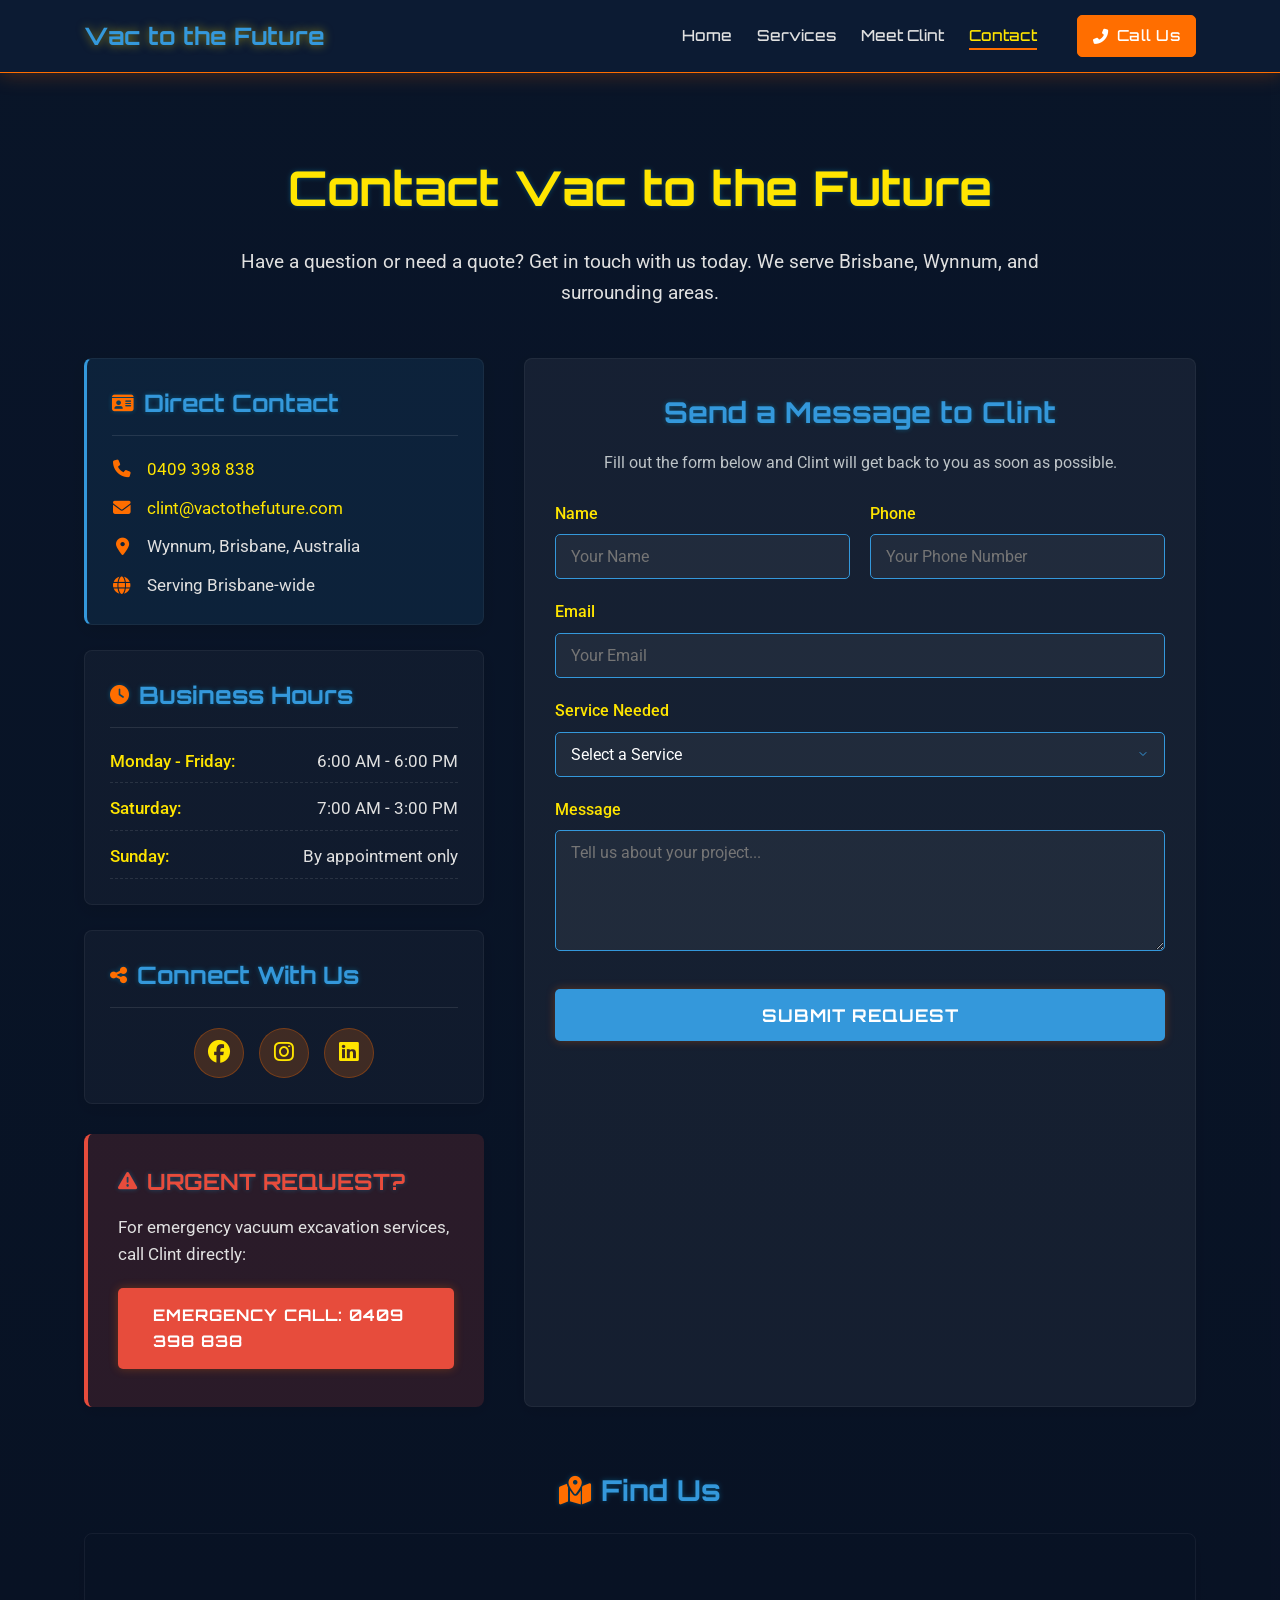
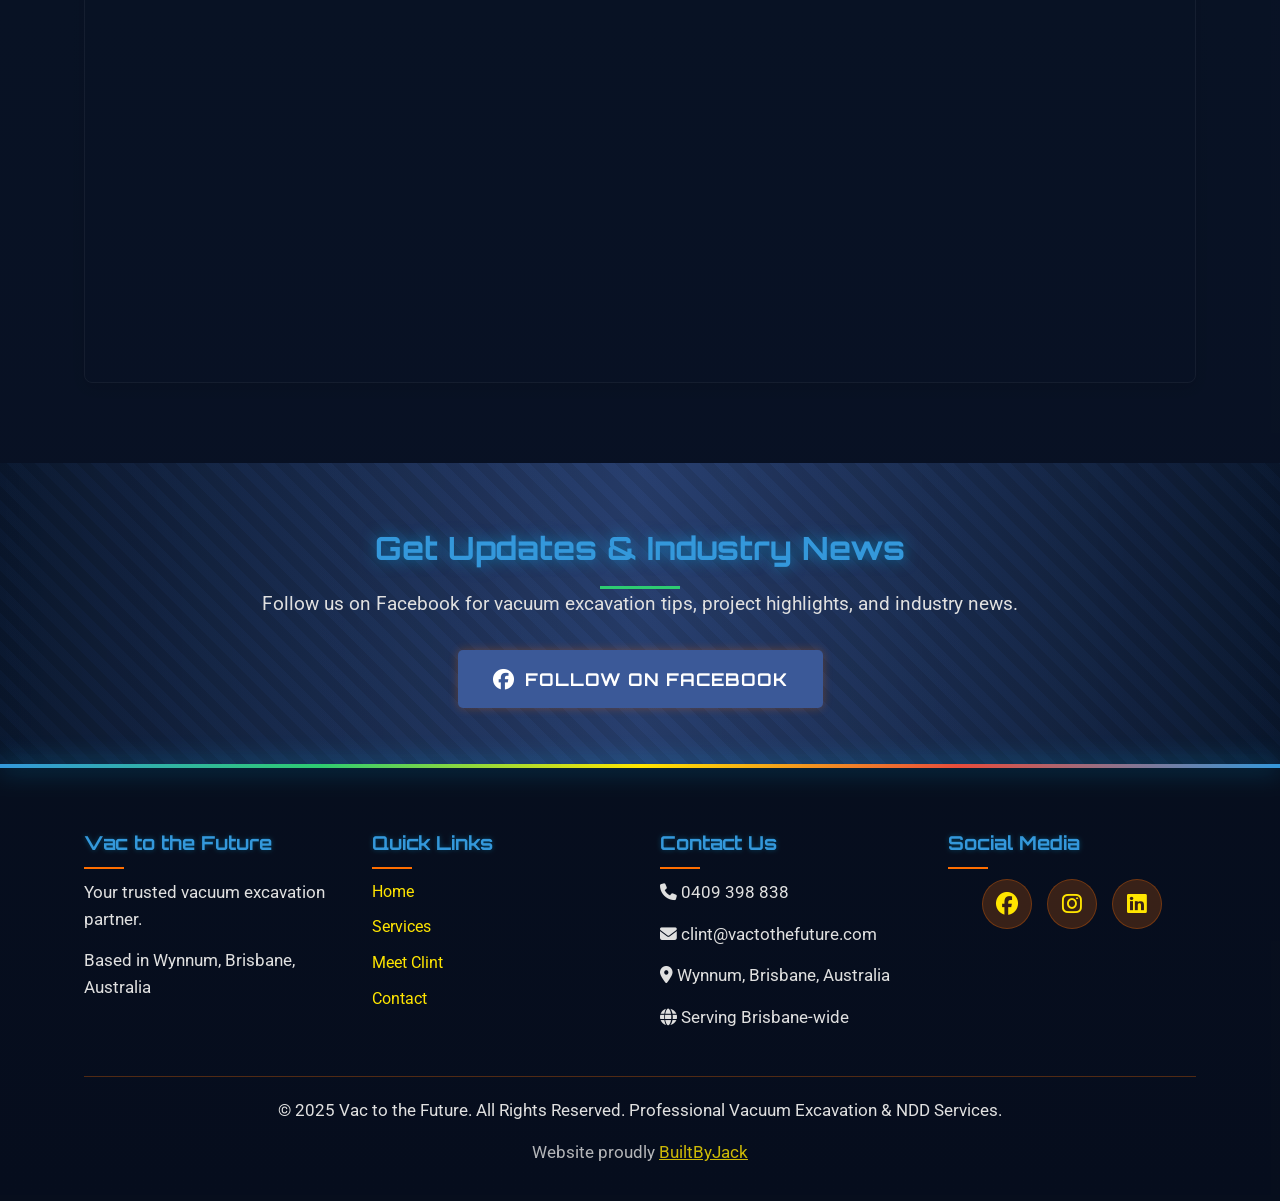
==== contact.html @ 420ccb4a "Initial commit of Vac to the Future website" ====
<!DOCTYPE html>
<html lang="en">
<head>
    <meta charset="UTF-8">
    <meta name="viewport" content="width=device-width, initial-scale=1.0">
    <meta name="description" content="Contact Clint at Vac to the Future - Get in touch for vacuum excavation, underground utility location, and post hole digging services">
    <title>Contact Us | Vac to the Future</title>
    <link rel="preload" href="styles.css" as="style">
    <link rel="stylesheet" href="styles.css">
    <link rel="preconnect" href="https://fonts.googleapis.com">
    <link rel="preconnect" href="https://fonts.gstatic.com" crossorigin>
    <link href="https://fonts.googleapis.com/css2?family=Orbitron:wght@400;700&family=Roboto:wght@300;400;700&display=swap" rel="stylesheet">
    <link rel="stylesheet" href="https://cdnjs.cloudflare.com/ajax/libs/font-awesome/6.5.1/css/all.min.css">
</head>
<body>
    <header>
        <div class="container">
            <div class="logo">
                <h1>Vac to the Future</h1>
            </div>
            <div class="header-right">
                <nav>
                    <ul>
                        <li><a href="index.html">Home</a></li>
                        <li><a href="services.html">Services</a></li>
                        <li><a href="team.html">Meet Clint</a></li>
                        <li><a href="contact.html" class="active">Contact</a></li>
                        <li><a href="tel:0409398838" class="nav-call"><i class="fas fa-phone-alt"></i> Call Us</a></li>
                    </ul>
                </nav>
                <div class="menu-toggle">
                    <i class="fas fa-bars"></i>
                </div>
            </div>
        </div>
    </header>

    <section class="contact-section">
        <div class="container">
            <h1>Contact Vac to the Future</h1>
            <p class="contact-intro">Have a question or need a quote? Get in touch with us today. We serve Brisbane, Wynnum, and surrounding areas.</p>
            
            <div class="contact-container">
                <div class="contact-info">
                    <div class="contact-card primary-card">
                        <h2><i class="fas fa-id-card"></i> Direct Contact</h2>
                        <div class="contact-details">
                            <p><i class="fas fa-phone"></i> <a href="tel:0409398838">0409 398 838</a></p>
                            <p><i class="fas fa-envelope"></i> <a href="mailto:clint@vactothefuture.com">clint@vactothefuture.com</a></p>
                            <p><i class="fas fa-map-marker-alt"></i> Wynnum, Brisbane, Australia</p>
                            <p><i class="fas fa-globe"></i> Serving Brisbane-wide</p>
                        </div>
                    </div>
                    
                    <div class="contact-card">
                        <h2><i class="fas fa-clock"></i> Business Hours</h2>
                        <div class="contact-details hours">
                            <p><span>Monday - Friday:</span> 6:00 AM - 6:00 PM</p>
                            <p><span>Saturday:</span> 7:00 AM - 3:00 PM</p>
                            <p><span>Sunday:</span> By appointment only</p>
                        </div>
                    </div>
                    
                    <div class="contact-card">
                        <h2><i class="fas fa-share-alt"></i> Connect With Us</h2>
                        <div class="social-links">
                            <a href="https://www.facebook.com/profile.php?id=61573914668702" target="_blank" rel="noopener noreferrer"><i class="fab fa-facebook"></i></a>
                            <a href="#"><i class="fab fa-instagram"></i></a>
                            <a href="#"><i class="fab fa-linkedin"></i></a>
                        </div>
                    </div>

                    <div class="outatime">
                        <h3><i class="fas fa-exclamation-triangle"></i> URGENT REQUEST?</h3>
                        <p>For emergency vacuum excavation services, call Clint directly:</p>
                        <a href="tel:0409398838" class="btn">Emergency Call: 0409 398 838</a>
                    </div>
                </div>
                
                <div class="contact-form-container">
                    <div class="form-header">
                        <h2>Send a Message to Clint</h2>
                        <p>Fill out the form below and Clint will get back to you as soon as possible.</p>
                    </div>
                    <form id="contact-form" action="#" method="POST" aria-label="Contact Form">
                        <div class="form-row">
                            <div class="form-group">
                                <label for="name" id="name-label">Name</label>
                                <input type="text" id="name" name="name" placeholder="Your Name" required aria-required="true" aria-labelledby="name-label">
                            </div>
                            <div class="form-group">
                                <label for="phone" id="phone-label">Phone</label>
                                <input type="tel" id="phone" name="phone" placeholder="Your Phone Number" pattern="^(?:\+?61|0)[2-478](?:[ -]?[0-9]){8}$" title="Enter a valid Australian phone number (e.g., 0412 345 678)" required aria-required="true" aria-labelledby="phone-label">
                            </div>
                        </div>
                        <div class="form-group">
                            <label for="email" id="email-label">Email</label>
                            <input type="email" id="email" name="email" placeholder="Your Email" required aria-required="true" aria-labelledby="email-label">
                        </div>
                        <div class="form-group">
                            <label for="service" id="service-label">Service Needed</label>
                            <select id="service" name="service" required aria-required="true" aria-labelledby="service-label">
                                <option value="">Select a Service</option>
                                <option value="ndd">Non-Destructive Digging (NDD)</option>
                                <option value="utility-location">Underground Utility Location</option>
                                <option value="post-holes">Post Hole Digging</option>
                                <option value="trench">Trench Excavation</option>
                                <option value="high-pressure">High Pressure Cleaning</option>
                                <option value="dewatering">Dewatering Services</option>
                                <option value="mud-cleanup">Mud Cleanup</option>
                                <option value="potholing">Potholing Services</option>
                                <option value="other">Other (Please Specify)</option>
                            </select>
                        </div>
                        <div class="form-group">
                            <label for="message" id="message-label">Message</label>
                            <textarea id="message" name="message" rows="5" placeholder="Tell us about your project..." required aria-required="true" aria-labelledby="message-label"></textarea>
                        </div>
                        <button type="submit" class="btn">Submit Request</button>
                    </form>
                </div>
            </div>
            
            <div class="map-section">
                <h2><i class="fas fa-map-marked-alt"></i> Find Us</h2>
                <div class="map-container">
                    <iframe src="https://www.google.com/maps/embed?pb=!1m18!1m12!1m3!1d14160.042982302425!2d153.16769863045773!3d-27.443827913303285!2m3!1f0!2f0!3f0!3m2!1i1024!2i768!4f13.1!3m3!1m2!1s0x6b915f5860ebb01f%3A0x502a35af3decb90!2sWynnum%20QLD%204178%2C%20Australia!5e0!3m2!1sen!2sus!4v1714467257652!5m2!1sen!2sus" 
                    width="100%" height="100%" style="border:0;" allowfullscreen="" loading="lazy" referrerpolicy="no-referrer-when-downgrade"></iframe>
                </div>
            </div>
        </div>
    </section>

    <section class="cta simple-cta">
        <div class="container">
            <h2>Get Updates & Industry News</h2>
            <p>Follow us on Facebook for vacuum excavation tips, project highlights, and industry news.</p>
            <div class="cta-buttons">
                <a href="https://www.facebook.com/profile.php?id=61573914668702" target="_blank" rel="noopener noreferrer" class="btn">
                    <i class="fab fa-facebook"></i> Follow On Facebook
                </a>
            </div>
        </div>
    </section>

    <footer>
        <div class="container">
            <div class="footer-content">
                <div class="footer-section">
                    <h3>Vac to the Future</h3>
                    <p>Your trusted vacuum excavation partner.</p>
                    <p>Based in Wynnum, Brisbane, Australia</p>
                </div>
                <div class="footer-section">
                    <h3>Quick Links</h3>
                    <ul>
                        <li><a href="index.html">Home</a></li>
                        <li><a href="services.html">Services</a></li>
                        <li><a href="team.html">Meet Clint</a></li>
                        <li><a href="contact.html">Contact</a></li>
                    </ul>
                </div>
                <div class="footer-section">
                    <h3>Contact Us</h3>
                    <p><i class="fas fa-phone"></i> 0409 398 838</p>
                    <p><i class="fas fa-envelope"></i> clint@vactothefuture.com</p>
                    <p><i class="fas fa-map-marker-alt"></i> Wynnum, Brisbane, Australia</p>
                    <p><i class="fas fa-globe"></i> Serving Brisbane-wide</p>
                </div>
                <div class="footer-section">
                    <h3>Social Media</h3>
                    <div class="social-links">
                        <a href="https://www.facebook.com/profile.php?id=61573914668702" target="_blank" rel="noopener noreferrer"><i class="fab fa-facebook"></i></a>
                        <a href="#"><i class="fab fa-instagram"></i></a>
                        <a href="#"><i class="fab fa-linkedin"></i></a>
                    </div>
                </div>
            </div>
            <div class="copyright">
                <p>&copy; 2025 Vac to the Future. All Rights Reserved. Professional Vacuum Excavation & NDD Services.</p>
            </div>
            <div class="developer-credit">
                <p>Website proudly <a href="https://builtbyjack.com" target="_blank" rel="noopener noreferrer">BuiltByJack</a></p>
            </div>
        </div>
    </footer>

    <script src="script.js" defer></script>
</body>
</html>
---- styles.css ----
/* Vac to the Future - Main Stylesheet */

/* Base Styles */
:root {
    --midnight-blue: #0C1B33;
    --dark-blue: #0A142A;
    --neon-orange: #FF6E00;
    --electric-yellow: #FFE500;
    --flux-blue: #3498db;
    --time-circuit-green: #2ecc71;
    --time-circuit-red: #e74c3c;
    --plutonium-purple: #9b59b6;
    --delorean-silver: #bdc3c7;
    --light-gray: #E0E0E0;
    --white: #FFFFFF;
    --dark-overlay: rgba(12, 27, 51, 0.9);
    --section-spacing: 100px;
}

* {
    margin: 0;
    padding: 0;
    box-sizing: border-box;
}

html {
    scroll-behavior: smooth;
}

body {
    font-family: 'Roboto', sans-serif;
    background-color: var(--midnight-blue);
    color: var(--light-gray);
    line-height: 1.6;
    overflow-x: hidden;
    background-image: linear-gradient(to bottom, var(--midnight-blue), var(--dark-blue));
    position: relative;
}

body::before {
    content: '';
    position: fixed;
    top: 0;
    left: 0;
    width: 100%;
    height: 100%;
    background-image: url('data:image/svg+xml;utf8,<svg xmlns="http://www.w3.org/2000/svg" width="100" height="100" viewBox="0 0 100 100"><circle cx="50" cy="50" r="0.25" fill="%23FFFFFF" opacity="0.1"/></svg>');
    pointer-events: none;
    z-index: -1;
    opacity: 0.6;
}

.container {
    width: 90%;
    max-width: 1200px;
    margin: 0 auto;
    padding: 0 20px;
}

h1, h2, h3, h4, h5, h6 {
    font-family: 'Orbitron', sans-serif;
    color: var(--flux-blue);
    margin-bottom: 20px;
    font-weight: 700;
    text-shadow: 0 0 5px rgba(0, 191, 255, 0.3);
}

h1 {
    font-size: 2.5rem;
}

h2 {
    font-size: 2rem;
    position: relative;
    display: inline-block;
    margin-bottom: 40px;
}

h2:after {
    content: '';
    position: absolute;
    width: 60px;
    height: 3px;
    background: var(--neon-orange);
    bottom: -15px;
    left: 50%;
    transform: translateX(-50%);
}

h3 {
    font-size: 1.5rem;
}

p {
    margin-bottom: 15px;
    font-size: 1.05rem;
}

a {
    text-decoration: none;
    color: var(--electric-yellow);
    transition: all 0.3s ease;
}

a:hover {
    color: var(--neon-orange);
}

.btn {
    display: inline-block;
    background-color: var(--neon-orange);
    color: var(--white);
    padding: 15px 35px;
    border-radius: 5px;
    text-transform: uppercase;
    font-weight: 700;
    letter-spacing: 1px;
    transition: all 0.3s ease;
    border: none;
    cursor: pointer;
    font-family: 'Orbitron', sans-serif;
    font-size: 1rem;
    box-shadow: 0 0 10px rgba(255, 110, 0, 0.3);
    position: relative;
    overflow: hidden;
}

.btn:before {
    content: '';
    position: absolute;
    top: 0;
    left: -100%;
    width: 50%;
    height: 100%;
    background: linear-gradient(90deg, transparent, rgba(255, 255, 255, 0.1), transparent);
    transition: 0.5s;
}

.btn:hover:before {
    left: 100%;
}

.btn:hover {
    background-color: var(--flux-blue);
    color: var(--white);
    transform: translateY(-3px);
    box-shadow: 0 0 15px rgba(0, 191, 255, 0.4);
}

.btn-alt {
    background-color: transparent;
    border: 2px solid var(--delorean-silver);
    color: var(--delorean-silver);
}

.btn-alt:hover {
    background-color: var(--delorean-silver);
    color: var(--midnight-blue);
}

.cta-buttons {
    display: flex;
    flex-direction: column;
    gap: 15px;
    margin-top: 30px;
}

@media (min-width: 768px) {
    .cta-buttons {
        flex-direction: row;
        justify-content: center;
    }
}

section {
    padding: var(--section-spacing) 0;
    position: relative;
}

section:nth-child(even) {
    background-color: rgba(0, 0, 0, 0.2);
}

/* Header Styles */
header {
    padding: 15px 0;
    position: fixed;
    width: 100%;
    top: 0;
    z-index: 1000;
    background-color: var(--midnight-blue);
    border-bottom: 1px solid var(--neon-orange);
    box-shadow: 0 0 20px rgba(255, 110, 0, 0.3);
}

header .container {
    display: flex;
    justify-content: space-between;
    align-items: center;
}

.logo h1 {
    font-size: 1.5rem;
    margin-bottom: 0;
    text-shadow: 0 0 10px rgba(255, 229, 0, 0.5);
}

.header-right {
    display: flex;
    align-items: center;
}

.header-call {
    display: none;
    color: var(--electric-yellow);
    font-family: 'Orbitron', sans-serif;
    font-size: 0.9rem;
    font-weight: 500;
    padding: 8px 15px;
    border: 1px solid var(--neon-orange);
    border-radius: 5px;
    margin-right: 25px;
    transition: all 0.3s ease;
}

.header-call i {
    color: var(--neon-orange);
    margin-right: 5px;
}

.header-call:hover {
    background-color: rgba(255, 110, 0, 0.2);
    color: var(--white);
}

nav ul {
    display: none;
    list-style: none;
}

.menu-toggle {
    display: block;
    color: var(--electric-yellow);
    font-size: 1.5rem;
    cursor: pointer;
}

@media (min-width: 768px) {
    .menu-toggle {
        display: none;
    }
    
    nav ul {
        display: flex;
        align-items: center;
    }
    
    nav ul li {
        margin-left: 25px;
    }
    
    nav ul li:first-child {
        margin-left: 0;
    }
    
    nav ul li a {
        color: var(--light-gray);
        font-weight: 500;
        font-family: 'Orbitron', sans-serif;
        position: relative;
        font-size: 0.95rem;
    }
    
    nav ul li a:after {
        content: '';
        position: absolute;
        width: 0;
        height: 2px;
        background: var(--neon-orange);
        left: 0;
        bottom: -5px;
        transition: width 0.3s ease;
    }
    
    nav ul li a:hover:after {
        width: 100%;
    }
    
    nav ul li a.active {
        color: var(--electric-yellow);
    }
    
    nav ul li a.active:after {
        width: 100%;
    }
    
    .header-call {
        display: inline-flex;
        align-items: center;
    }
}

/* Hero Section */
.hero {
    height: 90vh;
    display: flex;
    align-items: center;
    background: linear-gradient(rgba(12, 27, 51, 0.65), rgba(12, 27, 51, 0.65)), 
                url('images/489799987_122120971460797155_5659387781025122296_n.jpg') no-repeat center center/cover;
    margin-top: 70px;
    position: relative;
    overflow: hidden;
    padding: 0; /* Override the standard section padding */
}

/* Remove the green line animations */
.hero:before, .hero:after {
    display: none;
}

/* Hide keyframes that are no longer needed */
@keyframes timeCircuit {
    0% { transform: translateX(-100%); }
    100% { transform: translateX(100%); }
}

@keyframes fluxCapacitor {
    0% { transform: translateX(100%); }
    100% { transform: translateX(-100%); }
}

.hero-content {
    max-width: 550px;
    text-align: center;
    margin: 0 auto;
    padding: 30px;
    background-color: rgba(12, 27, 51, 0.7);
    border-radius: 10px;
    backdrop-filter: blur(5px);
    box-shadow: 0 0 20px rgba(0, 191, 255, 0.2);
    border: 1px solid rgba(0, 191, 255, 0.1);
    position: relative;
    z-index: 1;
}

/* Remove before/after styling on hero content */
.hero-content:before, .hero-content:after {
    display: none;
}

.hero-content h2 {
    font-size: 2.2rem;
    text-shadow: 0 0 10px rgba(255, 229, 0, 0.5);
    margin-bottom: 15px;
}

.hero-content h2:after {
    display: none;
}

.hero-content p {
    margin-bottom: 15px;
    font-size: 1rem;
    line-height: 1.4;
}

.location-tag {
    background-color: rgba(255, 110, 0, 0.2);
    padding: 6px 12px;
    border-radius: 5px;
    display: inline-block;
    border-left: 3px solid var(--neon-orange);
    font-weight: 500;
    margin-bottom: 20px !important;
    font-size: 0.85rem !important;
}

.hero-buttons {
    display: flex;
    flex-direction: column;
    gap: 10px;
    justify-content: center;
    align-items: center;
    width: 100%;
}

.hero-content .btn {
    padding: 12px 20px;
    font-size: 1rem;
    margin-top: 0;
    box-shadow: 0 0 15px rgba(255, 110, 0, 0.4);
    width: 100%;
    max-width: 250px;
}

.hero-content .btn-services {
    background-color: var(--flux-blue);
    border: none;
}

.hero-content .btn-services:hover {
    background-color: #2980b9;
    transform: translateY(-3px);
}

.hero-content .btn:hover {
    transform: translateY(-3px);
    box-shadow: 0 0 25px rgba(255, 229, 0, 0.5);
}

.hero-content .btn-alt {
    background-color: transparent;
    border: 2px solid var(--delorean-silver);
    color: var(--delorean-silver);
}

.hero-content .btn-alt:hover {
    background-color: var(--delorean-silver);
    color: var(--midnight-blue);
    transform: translateY(-3px);
}

@media (min-width: 768px) {
    .hero-buttons {
        flex-direction: row;
    }
    
    .hero-content .btn {
        width: auto;
        padding: 12px 24px;
    }
}

/* Intro Section */
.intro {
    padding: 80px 0;
    background-color: rgba(0, 0, 0, 0.2);
}

.intro-content {
    max-width: 900px;
    margin: 0 auto;
    text-align: center;
    background-color: rgba(255, 255, 255, 0.05);
    padding: 40px;
    border-radius: 10px;
    box-shadow: 0 0 30px rgba(255, 110, 0, 0.1);
}

.intro h2 {
    margin-bottom: 30px;
    position: relative;
    display: inline-block;
}

.intro h2:after {
    content: '';
    position: absolute;
    width: 60px;
    height: 3px;
    background: var(--neon-orange);
    bottom: -15px;
    left: 50%;
    transform: translateX(-50%);
}

.intro p {
    font-size: 1.1rem;
    margin-bottom: 20px;
    line-height: 1.8;
}

/* Why Us Section */
.why-us {
    padding: 100px 0;
    text-align: center;
    background: rgba(0, 0, 0, 0.2);
}

.why-us h2 {
    position: relative;
    display: inline-block;
    margin-bottom: 60px;
}

.features {
    display: grid;
    grid-template-columns: 1fr;
    gap: 40px;
    margin-top: 30px;
}

.feature {
    background-color: rgba(255, 255, 255, 0.03);
    padding: 30px;
    border-radius: 8px;
    transition: all 0.4s ease;
    position: relative;
    overflow: hidden;
    text-align: center;
    border: 1px solid rgba(255, 255, 255, 0.05);
    box-shadow: 0 5px 15px rgba(0, 0, 0, 0.1);
    height: 100%;
    display: flex;
    flex-direction: column;
    align-items: center;
}

.feature:before {
    content: '';
    position: absolute;
    bottom: 0;
    left: 0;
    width: 100%;
    height: 5px;
    background: linear-gradient(90deg, var(--time-circuit-red), var(--time-circuit-green), var(--flux-blue));
}

.feature:hover {
    transform: translateY(-10px);
    box-shadow: 0 0 30px rgba(0, 191, 255, 0.3);
}

.feature i {
    font-size: 2rem;
    color: var(--flux-blue);
    margin-bottom: 20px;
    transition: all 0.3s ease;
    background-color: rgba(52, 152, 219, 0.1);
    width: 80px;
    height: 80px;
    display: flex;
    align-items: center;
    justify-content: center;
    border-radius: 50%;
    border: 2px solid rgba(52, 152, 219, 0.3);
    position: relative;
    z-index: 2;
}

.feature:hover i {
    transform: scale(1.1);
    color: var(--white);
    background-color: var(--flux-blue);
    border-color: var(--flux-blue);
    box-shadow: 0 0 15px rgba(52, 152, 219, 0.5);
}

.feature h3 {
    margin-bottom: 15px;
    font-size: 1.6rem;
    color: var(--flux-blue);
}

.feature p {
    font-size: 1.05rem;
    line-height: 1.6;
}

@media (min-width: 768px) {
    .features {
        grid-template-columns: repeat(3, 1fr);
    }
}

/* Services Highlight Section */
.services-highlight {
    padding: 100px 0;
    text-align: center;
    background-color: var(--midnight-blue);
}

.services-highlight h2 {
    margin-bottom: 60px;
}

.timeline {
    display: flex;
    flex-direction: column;
    gap: 30px;
    margin-bottom: 50px;
}

.time-point {
    display: flex;
    align-items: center;
    background: rgba(255, 255, 255, 0.03);
    border-radius: 8px;
    padding: 25px;
    box-shadow: 0 5px 15px rgba(0, 0, 0, 0.1);
    position: relative;
    transition: all 0.4s ease;
    border: 1px solid rgba(255, 255, 255, 0.05);
    overflow: hidden;
}

.time-point:hover {
    transform: translateY(-5px);
    box-shadow: 0 10px 25px rgba(0, 0, 0, 0.15);
    border-color: rgba(255, 110, 0, 0.3);
}

.time-point:before {
    content: '';
    position: absolute;
    bottom: 0;
    left: 0;
    width: 100%;
    height: 5px;
    background: linear-gradient(90deg, var(--flux-blue), var(--time-circuit-green), var(--flux-blue));
}

.time-content h3 {
    font-size: 1.4rem;
    margin-bottom: 10px;
    color: var(--electric-yellow);
    text-align: left;
}

.time-content p {
    text-align: left;
    font-size: 1rem;
}

.time-icon {
    margin-right: 25px;
    min-width: 60px;
}

.time-icon i {
    font-size: 1.5rem;
    color: var(--neon-orange);
    background-color: rgba(255, 110, 0, 0.1);
    width: 60px;
    height: 60px;
    display: flex;
    align-items: center;
    justify-content: center;
    border-radius: 50%;
    border: 2px solid rgba(255, 110, 0, 0.3);
    transition: all 0.3s ease;
}

.time-point:hover .time-icon i {
    transform: scale(1.1);
    color: var(--white);
    background-color: var(--neon-orange);
    border-color: var(--neon-orange);
    box-shadow: 0 0 15px rgba(255, 110, 0, 0.5);
}

.services-highlight .btn {
    margin-top: 40px;
}

@media (min-width: 768px) {
    .timeline {
        grid-template-columns: repeat(3, 1fr);
    }
}

/* Testimonials Section */
.testimonials {
    padding: 100px 0;
    text-align: center;
    background-color: rgba(0, 0, 0, 0.2);
    position: relative;
}

.testimonials h2 {
    margin-bottom: 60px;
}

.review-carousel {
    position: relative;
    max-width: 1000px;
    margin: 0 auto;
}

.reviews-container {
    position: relative;
    overflow: hidden;
    min-height: 280px;
}

.review {
    position: absolute;
    top: 0;
    left: 0;
    width: 100%;
    opacity: 0;
    transform: translateX(50px);
    transition: all 0.5s ease;
    pointer-events: none;
    visibility: hidden;
}

.review.active {
    opacity: 1;
    transform: translateX(0);
    z-index: 2;
    pointer-events: auto;
    visibility: visible;
}

.review-content {
    background: rgba(255, 255, 255, 0.03);
    border-radius: 8px;
    padding: 30px;
    box-shadow: 0 5px 15px rgba(0, 0, 0, 0.1);
    border: 1px solid rgba(255, 255, 255, 0.05);
    text-align: left;
    position: relative;
    margin-bottom: 20px;
}

.review-content:before {
    content: '\201C';
    position: absolute;
    top: 20px;
    left: 20px;
    font-size: 5rem;
    line-height: 1;
    color: var(--flux-blue);
    opacity: 0.1;
}

.review-text {
    position: relative;
    z-index: 2;
    padding-left: 15px;
    border-left: 3px solid var(--flux-blue);
}

.review-text p {
    font-size: 1.1rem;
    line-height: 1.7;
    font-style: italic;
}

.review-author {
    display: flex;
    align-items: center;
    margin-top: 20px;
}

.author-image {
    margin-right: 15px;
}

.author-image i {
    font-size: 2.5rem;
    color: var(--flux-blue);
}

.author-info h4 {
    margin-bottom: 5px;
    font-size: 1.2rem;
    color: var(--electric-yellow);
}

.author-info span {
    display: block;
    color: var(--delorean-silver);
    font-size: 0.9rem;
}

.carousel-controls {
    display: flex;
    justify-content: center;
    align-items: center;
    margin-top: 30px;
}

.carousel-control {
    background: none;
    border: none;
    font-size: 1.5rem;
    color: var(--flux-blue);
    cursor: pointer;
    transition: all 0.3s ease;
    width: 40px;
    height: 40px;
    display: flex;
    align-items: center;
    justify-content: center;
    border-radius: 50%;
}

.carousel-control:hover {
    color: var(--white);
    background-color: var(--flux-blue);
}

.carousel-dots {
    display: flex;
    justify-content: center;
    margin: 0 20px;
}

.dot {
    width: 12px;
    height: 12px;
    border-radius: 50%;
    background-color: rgba(52, 152, 219, 0.3);
    margin: 0 5px;
    cursor: pointer;
    transition: all 0.3s ease;
}

.dot.active {
    background-color: var(--flux-blue);
    transform: scale(1.2);
}

@media (min-width: 768px) {
    .review-content {
        padding: 40px;
    }
    
    .review-text p {
        font-size: 1.2rem;
    }
}

/* CTA Section */
.cta {
    background: linear-gradient(to right, 
                rgba(12, 27, 51, 0.9), 
                rgba(52, 152, 219, 0.3), 
                rgba(12, 27, 51, 0.9));
    padding: 100px 0;
    text-align: center;
    position: relative;
}

.cta:before {
    content: '';
    position: absolute;
    top: 0;
    left: 0;
    width: 100%;
    height: 100%;
    background: repeating-linear-gradient(
        45deg,
        rgba(10, 20, 42, 0.1),
        rgba(10, 20, 42, 0.1) 10px,
        rgba(0, 0, 0, 0.15) 10px,
        rgba(0, 0, 0, 0.15) 20px
    );
}

.cta:after {
    content: '';
    position: absolute;
    bottom: 0;
    left: 0;
    width: 100%;
    height: 4px;
    background: linear-gradient(90deg, var(--flux-blue), var(--time-circuit-green), var(--electric-yellow), var(--time-circuit-red), var(--flux-blue));
    box-shadow: 0 0 25px rgba(0, 191, 255, 0.7);
}

.cta .container {
    position: relative;
    z-index: 1;
}

.cta h2 {
    margin-bottom: 20px;
    font-size: 2.5rem;
    text-shadow: 0 0 15px rgba(0, 191, 255, 0.5);
}

.cta h2:after {
    width: 80px;
    background: var(--time-circuit-green);
}

.cta p {
    margin-bottom: 30px;
    font-size: 1.2rem;
    max-width: 800px;
    margin-left: auto;
    margin-right: auto;
}

/* Footer */
footer {
    background-color: rgba(0, 0, 0, 0.3);
    padding: 60px 0 20px;
}

.footer-content {
    display: grid;
    grid-template-columns: 1fr;
    gap: 40px;
    margin-bottom: 30px;
}

.footer-section h3 {
    font-size: 1.2rem;
    margin-bottom: 20px;
    position: relative;
}

.footer-section h3:after {
    content: '';
    position: absolute;
    width: 40px;
    height: 2px;
    background: var(--neon-orange);
    bottom: -10px;
    left: 0;
}

.footer-section ul {
    list-style: none;
}

.footer-section ul li {
    margin-bottom: 10px;
}

.copyright {
    text-align: center;
    padding-top: 20px;
    border-top: 1px solid rgba(255, 110, 0, 0.3);
}

.developer-credit {
    text-align: center;
    margin-top: 15px;
    font-size: 0.9rem;
    opacity: 0.8;
}

.developer-credit a {
    color: var(--electric-yellow);
    text-decoration: underline;
    transition: all 0.3s ease;
}

.developer-credit a:hover {
    color: var(--neon-orange);
    text-decoration: none;
}

@media (min-width: 768px) {
    .footer-content {
        grid-template-columns: repeat(2, 1fr);
    }
}

@media (min-width: 992px) {
    .footer-content {
        grid-template-columns: repeat(4, 1fr);
    }
}

/* Responsive Adjustments */
@media (min-width: 768px) {
    h1 {
        font-size: 3rem;
    }
    
    h2 {
        font-size: 2.5rem;
    }
    
    h3 {
        font-size: 1.8rem;
    }
    
    .hero-content h2 {
        font-size: 3rem;
    }
}

@media (min-width: 992px) {
    h1 {
        font-size: 3.5rem;
    }
    
    h2 {
        font-size: 3rem;
    }
    
    .hero-content h2 {
        font-size: 3.2rem;
    }
}

/* Keep existing styles below */

/* Services Page */
.services-intro {
    padding: 150px 0 80px;
    text-align: center;
    background: linear-gradient(
        rgba(12, 27, 51, 0.9), 
        rgba(12, 27, 51, 0.8)
    ),
    repeating-linear-gradient(
        -45deg,
        rgba(52, 152, 219, 0.1),
        rgba(52, 152, 219, 0.1) 15px,
        rgba(0, 0, 0, 0.05) 15px,
        rgba(0, 0, 0, 0.05) 30px
    );
}

.services-intro h1 {
    font-size: 3rem;
    margin-bottom: 25px;
    text-shadow: 0 0 15px rgba(255, 229, 0, 0.5);
    position: relative;
    display: inline-block;
}

.services-intro h1:after {
    content: '';
    position: absolute;
    width: 80px;
    height: 3px;
    background: var(--neon-orange);
    bottom: -15px;
    left: 50%;
    transform: translateX(-50%);
}

.services-intro p {
    max-width: 900px;
    margin: 0 auto;
    font-size: 1.2rem;
    line-height: 1.8;
}

.services-list {
    padding: 80px 0;
}

.service-item {
    display: grid;
    grid-template-columns: auto 1fr;
    gap: 30px;
    background: rgba(255, 255, 255, 0.03);
    border-radius: 8px;
    padding: 30px;
    box-shadow: 0 5px 15px rgba(0, 0, 0, 0.1);
    margin-bottom: 40px;
    position: relative;
    transition: all 0.4s ease;
    border: 1px solid rgba(255, 255, 255, 0.05);
    overflow: hidden;
}

.service-item:hover {
    transform: translateY(-5px);
    box-shadow: 0 10px 25px rgba(0, 0, 0, 0.15);
    border-color: rgba(52, 152, 219, 0.3);
}

.service-item:before {
    content: '';
    position: absolute;
    top: 0;
    left: 0;
    width: 5px;
    height: 100%;
    background: linear-gradient(to bottom, var(--time-circuit-green), var(--flux-blue));
}

.service-icon {
    margin-right: 30px;
}

.service-icon i {
    font-size: 1.8rem;
    color: var(--flux-blue);
    background-color: rgba(52, 152, 219, 0.1);
    width: 70px;
    height: 70px;
    display: flex;
    align-items: center;
    justify-content: center;
    border-radius: 50%;
    border: 2px solid rgba(52, 152, 219, 0.3);
    transition: all 0.3s ease;
}

.service-item:hover .service-icon i {
    transform: scale(1.1);
    color: var(--white);
    background-color: var(--flux-blue);
    border-color: var(--flux-blue);
    box-shadow: 0 0 15px rgba(52, 152, 219, 0.5);
}

.service-content h3 {
    font-size: 1.8rem;
    margin-bottom: 20px;
    color: var(--flux-blue);
    text-shadow: 0 0 10px rgba(0, 191, 255, 0.3);
    position: relative;
    display: inline-block;
    padding-bottom: 10px;
    margin-top: 5px;
}

.service-content h3:after {
    content: '';
    position: absolute;
    width: 50px;
    height: 2px;
    background: var(--time-circuit-green);
    bottom: 0;
    left: 0;
}

.service-content p {
    font-size: 1.1rem;
    line-height: 1.7;
    margin-bottom: 20px;
}

.service-content ul {
    list-style: none;
    background: rgba(255, 255, 255, 0.03);
    padding: 20px 25px;
    border-radius: 10px;
    border-left: 3px solid var(--neon-orange);
}

.service-content ul li {
    margin-bottom: 12px;
    position: relative;
    padding-left: 25px;
    font-size: 1.05rem;
}

.service-content ul li:last-child {
    margin-bottom: 0;
}

.service-content ul li:before {
    content: '✓';
    position: absolute;
    left: 0;
    color: var(--neon-orange);
    font-weight: bold;
}

.service-content ul li strong {
    color: var(--electric-yellow);
    font-weight: bold;
}

.service-category {
    display: inline-block;
    background-color: rgba(255, 110, 0, 0.2);
    color: var(--electric-yellow);
    padding: 5px 12px;
    border-radius: 20px;
    font-size: 0.85rem;
    margin-bottom: 15px;
    font-weight: 500;
    letter-spacing: 1px;
    text-transform: uppercase;
}

@media (min-width: 768px) {
    .service-item {
        grid-template-columns: 150px 1fr;
        align-items: flex-start;
        padding: 50px;
    }
    
    .service-icon {
        padding-top: 20px;
    }
}

/* Alternating service items */
.service-item:nth-child(even) {
    background: rgba(255, 255, 255, 0.07);
}

.service-item:nth-child(even):before {
    left: auto;
    right: 0;
}

/* Contact Page */
.contact-section {
    padding: 150px 0 80px;
}

.contact-section h1 {
    text-align: center;
    font-size: 2.8rem;
    margin-bottom: 20px;
    color: var(--electric-yellow);
}

.contact-intro {
    text-align: center;
    font-size: 1.2rem;
    max-width: 800px;
    margin: 0 auto 50px;
    line-height: 1.6;
}

.contact-container {
    display: grid;
    grid-template-columns: 1fr;
    gap: 40px;
    margin-bottom: 50px;
}

.contact-info {
    display: flex;
    flex-direction: column;
    gap: 25px;
}

.contact-card {
    background: rgba(255, 255, 255, 0.03);
    border-radius: 8px;
    padding: 25px;
    box-shadow: 0 5px 15px rgba(0, 0, 0, 0.1);
    border: 1px solid rgba(255, 255, 255, 0.05);
    transition: all 0.3s ease;
}

.contact-card.primary-card {
    background: rgba(52, 152, 219, 0.1);
    border-left: 3px solid var(--flux-blue);
}

.contact-card:hover {
    transform: translateY(-5px);
    box-shadow: 0 10px 25px rgba(0, 0, 0, 0.15);
}

.contact-info h2 {
    margin-bottom: 20px;
    padding-bottom: 12px;
    border-bottom: 1px solid rgba(255, 255, 255, 0.1);
    font-size: 1.5rem;
    color: var(--flux-blue);
    display: flex;
    align-items: center;
    gap: 10px;
}

.contact-info h2 i {
    color: var(--neon-orange);
    font-size: 1.2rem;
}

.contact-info h2:after {
    display: none;
}

.contact-details {
    margin-bottom: 0;
}

.contact-details p {
    margin-bottom: 12px;
    display: flex;
    align-items: center;
    font-size: 1.05rem;
}

.contact-details p:last-child {
    margin-bottom: 0;
}

.contact-details.hours p {
    display: flex;
    justify-content: space-between;
    border-bottom: 1px dashed rgba(255, 255, 255, 0.1);
    padding-bottom: 8px;
}

.contact-details.hours p span {
    font-weight: 500;
    color: var(--electric-yellow);
}

.contact-details p a {
    color: var(--electric-yellow);
    transition: all 0.3s ease;
}

.contact-details p a:hover {
    color: var(--neon-orange);
}

.contact-details i {
    margin-right: 15px;
    color: var(--neon-orange);
    font-size: 1.1rem;
    min-width: 20px;
    text-align: center;
}

.social-links {
    display: flex;
    gap: 15px;
    margin: 0;
    justify-content: center;
}

.social-links a {
    display: flex;
    align-items: center;
    justify-content: center;
    width: 50px;
    height: 50px;
    background-color: rgba(255, 110, 0, 0.2);
    color: var(--electric-yellow);
    border-radius: 50%;
    transition: all 0.3s ease;
    font-size: 1.4rem;
    border: 1px solid rgba(255, 110, 0, 0.3);
}

.social-links a:hover {
    background-color: var(--neon-orange);
    color: var(--white);
    transform: translateY(-3px);
}

.outatime {
    background-color: rgba(231, 76, 60, 0.15);
    padding: 25px;
    border-radius: 8px;
    border-left: 4px solid var(--time-circuit-red);
    margin-top: 5px;
    box-shadow: 0 5px 15px rgba(0, 0, 0, 0.1);
}

.outatime h3 {
    font-size: 1.4rem;
    margin-bottom: 15px;
    color: var(--time-circuit-red);
    display: flex;
    align-items: center;
    gap: 10px;
}

.outatime h3 i {
    font-size: 1.2rem;
}

.outatime p {
    margin-bottom: 20px;
    font-size: 1.05rem;
}

.outatime .btn {
    background-color: var(--time-circuit-red);
    border: none;
    width: 100%;
}

.outatime .btn:hover {
    background-color: #c0392b;
    transform: translateY(-3px);
}

.contact-form-container {
    background: rgba(255, 255, 255, 0.05);
    padding: 30px;
    border-radius: 8px;
    box-shadow: 0 5px 15px rgba(0, 0, 0, 0.1);
    border: 1px solid rgba(255, 255, 255, 0.05);
}

.form-header {
    margin-bottom: 25px;
    text-align: center;
}

.form-header h2 {
    margin-bottom: 15px;
    color: var(--flux-blue);
    font-size: 1.8rem;
}

.form-header p {
    color: var(--delorean-silver);
    font-size: 1rem;
}

.form-header h2:after {
    display: none;
}

.form-row {
    display: grid;
    grid-template-columns: 1fr;
    gap: 20px;
    margin-bottom: 0;
}

.form-group {
    margin-bottom: 20px;
}

.form-group label {
    display: block;
    margin-bottom: 8px;
    font-weight: 500;
    font-size: 1rem;
    color: var(--electric-yellow);
}

.form-group input,
.form-group textarea,
.form-group select {
    width: 100%;
    padding: 12px 15px;
    background-color: rgba(255, 255, 255, 0.05);
    border: 1px solid var(--flux-blue);
    border-radius: 5px;
    color: var(--white);
    font-family: 'Roboto', sans-serif;
    font-size: 1rem;
}

.form-group select {
    appearance: none;
    background-image: url('data:image/svg+xml;utf8,<svg xmlns="http://www.w3.org/2000/svg" width="12" height="12" viewBox="0 0 24 24" fill="none" stroke="%233498db" stroke-width="2" stroke-linecap="round" stroke-linejoin="round"><polyline points="6 9 12 15 18 9"></polyline></svg>');
    background-repeat: no-repeat;
    background-position: right 15px center;
    background-size: 12px;
    padding-right: 40px;
}

.form-group select option {
    background-color: var(--midnight-blue);
    color: var(--white);
    padding: 15px;
}

.form-group input:focus,
.form-group textarea:focus,
.form-group select:focus {
    outline: none;
    box-shadow: 0 0 15px rgba(0, 191, 255, 0.3);
    border-color: var(--flux-blue);
    background-color: rgba(255, 255, 255, 0.08);
}

.contact-form-container button {
    width: 100%;
    padding: 15px;
    font-size: 1.1rem;
    margin-top: 10px;
    background-color: var(--flux-blue);
}

.contact-form-container button:hover {
    background-color: #2980b9;
}

.map-section {
    margin-top: 60px;
}

.map-section h2 {
    text-align: center;
    margin-bottom: 20px;
    font-size: 1.8rem;
    color: var(--flux-blue);
    display: flex;
    align-items: center;
    justify-content: center;
    gap: 10px;
}

.map-section h2 i {
    color: var(--neon-orange);
}

.map-section h2:after {
    display: none;
}

.map-container {
    height: 400px;
    border-radius: 8px;
    overflow: hidden;
    box-shadow: 0 5px 15px rgba(0, 0, 0, 0.1);
    border: 1px solid rgba(255, 255, 255, 0.05);
}

/* Simplified CTA for Contact Page */
.cta.simple-cta {
    background: linear-gradient(to right, 
                rgba(12, 27, 51, 0.9), 
                rgba(59, 89, 152, 0.7), 
                rgba(12, 27, 51, 0.9));
    padding: 60px 0;
}

.cta.simple-cta h2 {
    margin-bottom: 15px;
    font-size: 2rem;
}

.cta.simple-cta .btn {
    background-color: #3b5998;
    border: none;
    font-size: 1.1rem;
    display: inline-flex;
    align-items: center;
    gap: 10px;
}

.cta.simple-cta .btn:hover {
    background-color: #4267B2;
}

.cta.simple-cta .btn i {
    font-size: 1.3rem;
}

@media (min-width: 768px) {
    .form-row {
        grid-template-columns: 1fr 1fr;
    }
    
    .contact-section h1 {
        font-size: 3rem;
    }
    
    .outatime {
        padding: 30px;
    }
}

@media (min-width: 992px) {
    .contact-container {
        grid-template-columns: 400px 1fr;
    }
    
    .map-container {
        height: 450px;
    }
}

/* Team Page */
.team-intro {
    padding: 150px 0 80px;
    text-align: center;
    background: linear-gradient(
        rgba(12, 27, 51, 0.9), 
        rgba(12, 27, 51, 0.8)
    ),
    repeating-linear-gradient(
        45deg,
        rgba(52, 152, 219, 0.1),
        rgba(52, 152, 219, 0.1) 15px,
        rgba(0, 0, 0, 0.05) 15px,
        rgba(0, 0, 0, 0.05) 30px
    );
}

.team-intro h1 {
    font-size: 3rem;
    margin-bottom: 25px;
    text-shadow: 0 0 15px rgba(255, 229, 0, 0.5);
    position: relative;
    display: inline-block;
}

.team-intro h1:after {
    content: '';
    position: absolute;
    width: 80px;
    height: 3px;
    background: var(--neon-orange);
    bottom: -15px;
    left: 50%;
    transform: translateX(-50%);
}

.team-intro p {
    max-width: 800px;
    margin: 0 auto;
    font-size: 1.2rem;
    line-height: 1.8;
}

.team-profiles {
    padding: 80px 0;
}

.team-leader {
    display: grid;
    grid-template-columns: 1fr;
    gap: 40px;
    background: rgba(255, 255, 255, 0.05);
    border-radius: 15px;
    padding: 40px;
    box-shadow: 0 0 30px rgba(255, 110, 0, 0.2);
    position: relative;
    overflow: hidden;
}

.team-leader:before {
    content: '';
    position: absolute;
    top: 0;
    left: 0;
    width: 5px;
    height: 100%;
    background: var(--neon-orange);
}

.profile-image {
    display: flex;
    justify-content: center;
    align-items: center;
}

.placeholder-image {
    width: 220px;
    height: 220px;
    background-color: rgba(255, 110, 0, 0.2);
    border-radius: 50%;
    display: flex;
    justify-content: center;
    align-items: center;
    color: var(--neon-orange);
    font-size: 5rem;
    border: 3px solid var(--neon-orange);
    box-shadow: 0 0 20px rgba(255, 110, 0, 0.5);
}

.profile-info h2 {
    font-size: 2.5rem;
    margin-bottom: 10px;
    color: var(--electric-yellow);
    text-shadow: 0 0 10px rgba(255, 229, 0, 0.3);
}

.profile-info h2:after {
    display: none;
}

.profile-info .position {
    font-size: 1.2rem;
    color: var(--neon-orange);
    margin-bottom: 25px;
    font-weight: 500;
    font-style: italic;
    border-bottom: 1px solid rgba(255, 110, 0, 0.3);
    padding-bottom: 15px;
    display: inline-block;
}

.profile-info .bio {
    font-size: 1.1rem;
    line-height: 1.8;
    margin-bottom: 25px;
}

.profile-info .quote {
    background-color: rgba(255, 110, 0, 0.1);
    padding: 20px 25px;
    border-radius: 10px;
    position: relative;
    margin-bottom: 30px;
    font-style: italic;
    border-left: 3px solid var(--neon-orange);
}

.profile-info .quote:before {
    content: '"';
    position: absolute;
    top: -10px;
    left: 10px;
    font-size: 3rem;
    color: var(--neon-orange);
    opacity: 0.5;
}

.contact-direct {
    margin-top: 30px;
}

.contact-direct .btn {
    font-size: 1.1rem;
    padding: 15px 30px;
    box-shadow: 0 0 20px rgba(255, 110, 0, 0.6);
}

/* Equipment Section */
.delorean-section {
    padding: 80px 0;
    background-color: rgba(0, 0, 0, 0.2);
}

.delorean-section h2 {
    text-align: center;
    margin-bottom: 50px;
}

.delorean-content {
    display: grid;
    grid-template-columns: 1fr;
    gap: 40px;
    align-items: center;
}

.delorean-image {
    display: flex;
    justify-content: center;
}

.delorean-image .placeholder-image {
    width: 200px;
    height: 200px;
    border-radius: 10px;
    background-color: rgba(255, 110, 0, 0.1);
}

.delorean-info {
    background: rgba(255, 255, 255, 0.05);
    padding: 30px;
    border-radius: 10px;
    box-shadow: 0 0 20px rgba(255, 110, 0, 0.2);
}

.delorean-info h3 {
    margin-bottom: 20px;
    color: var(--electric-yellow);
    position: relative;
    display: inline-block;
    padding-bottom: 10px;
}

.delorean-info h3:after {
    content: '';
    position: absolute;
    width: 50px;
    height: 2px;
    background: var(--neon-orange);
    bottom: 0;
    left: 0;
}

.delorean-info p {
    margin-bottom: 25px;
    font-size: 1.1rem;
    line-height: 1.7;
}

.delorean-features {
    list-style: none;
}

.delorean-features li {
    margin-bottom: 15px;
    display: flex;
    align-items: center;
}

.delorean-features li i {
    color: var(--neon-orange);
    margin-right: 15px;
    font-size: 1.2rem;
    min-width: 25px;
}

@media (min-width: 768px) {
    .team-leader {
        grid-template-columns: 300px 1fr;
    }
    
    .delorean-content {
        grid-template-columns: 250px 1fr;
    }
}

/* Time Circuit Display - removing completely */
.time-circuit,
.time-circuit-row,
.time-circuit-label,
.time-circuit-display,
.time-circuit-display.present,
.time-circuit-display.past {
    display: none;
}

@keyframes fluxPulse {
    0%, 100% {
        opacity: 0;
    }
}

nav ul li a.active:after {
    width: 100%;
}

.nav-call {
    color: var(--white) !important;
    background-color: var(--neon-orange);
    padding: 8px 15px;
    border-radius: 5px;
    margin-left: 15px;
    display: inline-flex;
    align-items: center;
    transition: all 0.3s ease;
    font-family: 'Orbitron', sans-serif;
    font-weight: 500;
    font-size: 0.95rem;
    letter-spacing: 0.5px;
    border: 1px solid var(--neon-orange);
}

.nav-call i {
    margin-right: 8px;
}

.nav-call:hover {
    background-color: transparent;
    color: var(--neon-orange) !important;
    transform: translateY(-2px);
}

@keyframes pulse {
    0% {
        transform: scale(1);
    }
    50% {
        transform: scale(1.1);
    }
    100% {
        transform: scale(1);
    }
}

.header-call {
    display: none;
}
---- styles.css ----
/* Vac to the Future - Main Stylesheet */

/* Base Styles */
:root {
    --midnight-blue: #0C1B33;
    --dark-blue: #0A142A;
    --neon-orange: #FF6E00;
    --electric-yellow: #FFE500;
    --flux-blue: #3498db;
    --time-circuit-green: #2ecc71;
    --time-circuit-red: #e74c3c;
    --plutonium-purple: #9b59b6;
    --delorean-silver: #bdc3c7;
    --light-gray: #E0E0E0;
    --white: #FFFFFF;
    --dark-overlay: rgba(12, 27, 51, 0.9);
    --section-spacing: 100px;
}

* {
    margin: 0;
    padding: 0;
    box-sizing: border-box;
}

html {
    scroll-behavior: smooth;
}

body {
    font-family: 'Roboto', sans-serif;
    background-color: var(--midnight-blue);
    color: var(--light-gray);
    line-height: 1.6;
    overflow-x: hidden;
    background-image: linear-gradient(to bottom, var(--midnight-blue), var(--dark-blue));
    position: relative;
}

body::before {
    content: '';
    position: fixed;
    top: 0;
    left: 0;
    width: 100%;
    height: 100%;
    background-image: url('data:image/svg+xml;utf8,<svg xmlns="http://www.w3.org/2000/svg" width="100" height="100" viewBox="0 0 100 100"><circle cx="50" cy="50" r="0.25" fill="%23FFFFFF" opacity="0.1"/></svg>');
    pointer-events: none;
    z-index: -1;
    opacity: 0.6;
}

.container {
    width: 90%;
    max-width: 1200px;
    margin: 0 auto;
    padding: 0 20px;
}

h1, h2, h3, h4, h5, h6 {
    font-family: 'Orbitron', sans-serif;
    color: var(--flux-blue);
    margin-bottom: 20px;
    font-weight: 700;
    text-shadow: 0 0 5px rgba(0, 191, 255, 0.3);
}

h1 {
    font-size: 2.5rem;
}

h2 {
    font-size: 2rem;
    position: relative;
    display: inline-block;
    margin-bottom: 40px;
}

h2:after {
    content: '';
    position: absolute;
    width: 60px;
    height: 3px;
    background: var(--neon-orange);
    bottom: -15px;
    left: 50%;
    transform: translateX(-50%);
}

h3 {
    font-size: 1.5rem;
}

p {
    margin-bottom: 15px;
    font-size: 1.05rem;
}

a {
    text-decoration: none;
    color: var(--electric-yellow);
    transition: all 0.3s ease;
}

a:hover {
    color: var(--neon-orange);
}

.btn {
    display: inline-block;
    background-color: var(--neon-orange);
    color: var(--white);
    padding: 15px 35px;
    border-radius: 5px;
    text-transform: uppercase;
    font-weight: 700;
    letter-spacing: 1px;
    transition: all 0.3s ease;
    border: none;
    cursor: pointer;
    font-family: 'Orbitron', sans-serif;
    font-size: 1rem;
    box-shadow: 0 0 10px rgba(255, 110, 0, 0.3);
    position: relative;
    overflow: hidden;
}

.btn:before {
    content: '';
    position: absolute;
    top: 0;
    left: -100%;
    width: 50%;
    height: 100%;
    background: linear-gradient(90deg, transparent, rgba(255, 255, 255, 0.1), transparent);
    transition: 0.5s;
}

.btn:hover:before {
    left: 100%;
}

.btn:hover {
    background-color: var(--flux-blue);
    color: var(--white);
    transform: translateY(-3px);
    box-shadow: 0 0 15px rgba(0, 191, 255, 0.4);
}

.btn-alt {
    background-color: transparent;
    border: 2px solid var(--delorean-silver);
    color: var(--delorean-silver);
}

.btn-alt:hover {
    background-color: var(--delorean-silver);
    color: var(--midnight-blue);
}

.cta-buttons {
    display: flex;
    flex-direction: column;
    gap: 15px;
    margin-top: 30px;
}

@media (min-width: 768px) {
    .cta-buttons {
        flex-direction: row;
        justify-content: center;
    }
}

section {
    padding: var(--section-spacing) 0;
    position: relative;
}

section:nth-child(even) {
    background-color: rgba(0, 0, 0, 0.2);
}

/* Header Styles */
header {
    padding: 15px 0;
    position: fixed;
    width: 100%;
    top: 0;
    z-index: 1000;
    background-color: var(--midnight-blue);
    border-bottom: 1px solid var(--neon-orange);
    box-shadow: 0 0 20px rgba(255, 110, 0, 0.3);
}

header .container {
    display: flex;
    justify-content: space-between;
    align-items: center;
}

.logo h1 {
    font-size: 1.5rem;
    margin-bottom: 0;
    text-shadow: 0 0 10px rgba(255, 229, 0, 0.5);
}

.header-right {
    display: flex;
    align-items: center;
}

.header-call {
    display: none;
    color: var(--electric-yellow);
    font-family: 'Orbitron', sans-serif;
    font-size: 0.9rem;
    font-weight: 500;
    padding: 8px 15px;
    border: 1px solid var(--neon-orange);
    border-radius: 5px;
    margin-right: 25px;
    transition: all 0.3s ease;
}

.header-call i {
    color: var(--neon-orange);
    margin-right: 5px;
}

.header-call:hover {
    background-color: rgba(255, 110, 0, 0.2);
    color: var(--white);
}

nav ul {
    display: none;
    list-style: none;
}

.menu-toggle {
    display: block;
    color: var(--electric-yellow);
    font-size: 1.5rem;
    cursor: pointer;
}

@media (min-width: 768px) {
    .menu-toggle {
        display: none;
    }
    
    nav ul {
        display: flex;
        align-items: center;
    }
    
    nav ul li {
        margin-left: 25px;
    }
    
    nav ul li:first-child {
        margin-left: 0;
    }
    
    nav ul li a {
        color: var(--light-gray);
        font-weight: 500;
        font-family: 'Orbitron', sans-serif;
        position: relative;
        font-size: 0.95rem;
    }
    
    nav ul li a:after {
        content: '';
        position: absolute;
        width: 0;
        height: 2px;
        background: var(--neon-orange);
        left: 0;
        bottom: -5px;
        transition: width 0.3s ease;
    }
    
    nav ul li a:hover:after {
        width: 100%;
    }
    
    nav ul li a.active {
        color: var(--electric-yellow);
    }
    
    nav ul li a.active:after {
        width: 100%;
    }
    
    .header-call {
        display: inline-flex;
        align-items: center;
    }
}

/* Hero Section */
.hero {
    height: 90vh;
    display: flex;
    align-items: center;
    background: linear-gradient(rgba(12, 27, 51, 0.65), rgba(12, 27, 51, 0.65)), 
                url('images/489799987_122120971460797155_5659387781025122296_n.jpg') no-repeat center center/cover;
    margin-top: 70px;
    position: relative;
    overflow: hidden;
    padding: 0; /* Override the standard section padding */
}

/* Remove the green line animations */
.hero:before, .hero:after {
    display: none;
}

/* Hide keyframes that are no longer needed */
@keyframes timeCircuit {
    0% { transform: translateX(-100%); }
    100% { transform: translateX(100%); }
}

@keyframes fluxCapacitor {
    0% { transform: translateX(100%); }
    100% { transform: translateX(-100%); }
}

.hero-content {
    max-width: 550px;
    text-align: center;
    margin: 0 auto;
    padding: 30px;
    background-color: rgba(12, 27, 51, 0.7);
    border-radius: 10px;
    backdrop-filter: blur(5px);
    box-shadow: 0 0 20px rgba(0, 191, 255, 0.2);
    border: 1px solid rgba(0, 191, 255, 0.1);
    position: relative;
    z-index: 1;
}

/* Remove before/after styling on hero content */
.hero-content:before, .hero-content:after {
    display: none;
}

.hero-content h2 {
    font-size: 2.2rem;
    text-shadow: 0 0 10px rgba(255, 229, 0, 0.5);
    margin-bottom: 15px;
}

.hero-content h2:after {
    display: none;
}

.hero-content p {
    margin-bottom: 15px;
    font-size: 1rem;
    line-height: 1.4;
}

.location-tag {
    background-color: rgba(255, 110, 0, 0.2);
    padding: 6px 12px;
    border-radius: 5px;
    display: inline-block;
    border-left: 3px solid var(--neon-orange);
    font-weight: 500;
    margin-bottom: 20px !important;
    font-size: 0.85rem !important;
}

.hero-buttons {
    display: flex;
    flex-direction: column;
    gap: 10px;
    justify-content: center;
    align-items: center;
    width: 100%;
}

.hero-content .btn {
    padding: 12px 20px;
    font-size: 1rem;
    margin-top: 0;
    box-shadow: 0 0 15px rgba(255, 110, 0, 0.4);
    width: 100%;
    max-width: 250px;
}

.hero-content .btn-services {
    background-color: var(--flux-blue);
    border: none;
}

.hero-content .btn-services:hover {
    background-color: #2980b9;
    transform: translateY(-3px);
}

.hero-content .btn:hover {
    transform: translateY(-3px);
    box-shadow: 0 0 25px rgba(255, 229, 0, 0.5);
}

.hero-content .btn-alt {
    background-color: transparent;
    border: 2px solid var(--delorean-silver);
    color: var(--delorean-silver);
}

.hero-content .btn-alt:hover {
    background-color: var(--delorean-silver);
    color: var(--midnight-blue);
    transform: translateY(-3px);
}

@media (min-width: 768px) {
    .hero-buttons {
        flex-direction: row;
    }
    
    .hero-content .btn {
        width: auto;
        padding: 12px 24px;
    }
}

/* Intro Section */
.intro {
    padding: 80px 0;
    background-color: rgba(0, 0, 0, 0.2);
}

.intro-content {
    max-width: 900px;
    margin: 0 auto;
    text-align: center;
    background-color: rgba(255, 255, 255, 0.05);
    padding: 40px;
    border-radius: 10px;
    box-shadow: 0 0 30px rgba(255, 110, 0, 0.1);
}

.intro h2 {
    margin-bottom: 30px;
    position: relative;
    display: inline-block;
}

.intro h2:after {
    content: '';
    position: absolute;
    width: 60px;
    height: 3px;
    background: var(--neon-orange);
    bottom: -15px;
    left: 50%;
    transform: translateX(-50%);
}

.intro p {
    font-size: 1.1rem;
    margin-bottom: 20px;
    line-height: 1.8;
}

/* Why Us Section */
.why-us {
    padding: 100px 0;
    text-align: center;
    background: rgba(0, 0, 0, 0.2);
}

.why-us h2 {
    position: relative;
    display: inline-block;
    margin-bottom: 60px;
}

.features {
    display: grid;
    grid-template-columns: 1fr;
    gap: 40px;
    margin-top: 30px;
}

.feature {
    background-color: rgba(255, 255, 255, 0.03);
    padding: 30px;
    border-radius: 8px;
    transition: all 0.4s ease;
    position: relative;
    overflow: hidden;
    text-align: center;
    border: 1px solid rgba(255, 255, 255, 0.05);
    box-shadow: 0 5px 15px rgba(0, 0, 0, 0.1);
    height: 100%;
    display: flex;
    flex-direction: column;
    align-items: center;
}

.feature:before {
    content: '';
    position: absolute;
    bottom: 0;
    left: 0;
    width: 100%;
    height: 5px;
    background: linear-gradient(90deg, var(--time-circuit-red), var(--time-circuit-green), var(--flux-blue));
}

.feature:hover {
    transform: translateY(-10px);
    box-shadow: 0 0 30px rgba(0, 191, 255, 0.3);
}

.feature i {
    font-size: 2rem;
    color: var(--flux-blue);
    margin-bottom: 20px;
    transition: all 0.3s ease;
    background-color: rgba(52, 152, 219, 0.1);
    width: 80px;
    height: 80px;
    display: flex;
    align-items: center;
    justify-content: center;
    border-radius: 50%;
    border: 2px solid rgba(52, 152, 219, 0.3);
    position: relative;
    z-index: 2;
}

.feature:hover i {
    transform: scale(1.1);
    color: var(--white);
    background-color: var(--flux-blue);
    border-color: var(--flux-blue);
    box-shadow: 0 0 15px rgba(52, 152, 219, 0.5);
}

.feature h3 {
    margin-bottom: 15px;
    font-size: 1.6rem;
    color: var(--flux-blue);
}

.feature p {
    font-size: 1.05rem;
    line-height: 1.6;
}

@media (min-width: 768px) {
    .features {
        grid-template-columns: repeat(3, 1fr);
    }
}

/* Services Highlight Section */
.services-highlight {
    padding: 100px 0;
    text-align: center;
    background-color: var(--midnight-blue);
}

.services-highlight h2 {
    margin-bottom: 60px;
}

.timeline {
    display: flex;
    flex-direction: column;
    gap: 30px;
    margin-bottom: 50px;
}

.time-point {
    display: flex;
    align-items: center;
    background: rgba(255, 255, 255, 0.03);
    border-radius: 8px;
    padding: 25px;
    box-shadow: 0 5px 15px rgba(0, 0, 0, 0.1);
    position: relative;
    transition: all 0.4s ease;
    border: 1px solid rgba(255, 255, 255, 0.05);
    overflow: hidden;
}

.time-point:hover {
    transform: translateY(-5px);
    box-shadow: 0 10px 25px rgba(0, 0, 0, 0.15);
    border-color: rgba(255, 110, 0, 0.3);
}

.time-point:before {
    content: '';
    position: absolute;
    bottom: 0;
    left: 0;
    width: 100%;
    height: 5px;
    background: linear-gradient(90deg, var(--flux-blue), var(--time-circuit-green), var(--flux-blue));
}

.time-content h3 {
    font-size: 1.4rem;
    margin-bottom: 10px;
    color: var(--electric-yellow);
    text-align: left;
}

.time-content p {
    text-align: left;
    font-size: 1rem;
}

.time-icon {
    margin-right: 25px;
    min-width: 60px;
}

.time-icon i {
    font-size: 1.5rem;
    color: var(--neon-orange);
    background-color: rgba(255, 110, 0, 0.1);
    width: 60px;
    height: 60px;
    display: flex;
    align-items: center;
    justify-content: center;
    border-radius: 50%;
    border: 2px solid rgba(255, 110, 0, 0.3);
    transition: all 0.3s ease;
}

.time-point:hover .time-icon i {
    transform: scale(1.1);
    color: var(--white);
    background-color: var(--neon-orange);
    border-color: var(--neon-orange);
    box-shadow: 0 0 15px rgba(255, 110, 0, 0.5);
}

.services-highlight .btn {
    margin-top: 40px;
}

@media (min-width: 768px) {
    .timeline {
        grid-template-columns: repeat(3, 1fr);
    }
}

/* Testimonials Section */
.testimonials {
    padding: 100px 0;
    text-align: center;
    background-color: rgba(0, 0, 0, 0.2);
    position: relative;
}

.testimonials h2 {
    margin-bottom: 60px;
}

.review-carousel {
    position: relative;
    max-width: 1000px;
    margin: 0 auto;
}

.reviews-container {
    position: relative;
    overflow: hidden;
    min-height: 280px;
}

.review {
    position: absolute;
    top: 0;
    left: 0;
    width: 100%;
    opacity: 0;
    transform: translateX(50px);
    transition: all 0.5s ease;
    pointer-events: none;
    visibility: hidden;
}

.review.active {
    opacity: 1;
    transform: translateX(0);
    z-index: 2;
    pointer-events: auto;
    visibility: visible;
}

.review-content {
    background: rgba(255, 255, 255, 0.03);
    border-radius: 8px;
    padding: 30px;
    box-shadow: 0 5px 15px rgba(0, 0, 0, 0.1);
    border: 1px solid rgba(255, 255, 255, 0.05);
    text-align: left;
    position: relative;
    margin-bottom: 20px;
}

.review-content:before {
    content: '\201C';
    position: absolute;
    top: 20px;
    left: 20px;
    font-size: 5rem;
    line-height: 1;
    color: var(--flux-blue);
    opacity: 0.1;
}

.review-text {
    position: relative;
    z-index: 2;
    padding-left: 15px;
    border-left: 3px solid var(--flux-blue);
}

.review-text p {
    font-size: 1.1rem;
    line-height: 1.7;
    font-style: italic;
}

.review-author {
    display: flex;
    align-items: center;
    margin-top: 20px;
}

.author-image {
    margin-right: 15px;
}

.author-image i {
    font-size: 2.5rem;
    color: var(--flux-blue);
}

.author-info h4 {
    margin-bottom: 5px;
    font-size: 1.2rem;
    color: var(--electric-yellow);
}

.author-info span {
    display: block;
    color: var(--delorean-silver);
    font-size: 0.9rem;
}

.carousel-controls {
    display: flex;
    justify-content: center;
    align-items: center;
    margin-top: 30px;
}

.carousel-control {
    background: none;
    border: none;
    font-size: 1.5rem;
    color: var(--flux-blue);
    cursor: pointer;
    transition: all 0.3s ease;
    width: 40px;
    height: 40px;
    display: flex;
    align-items: center;
    justify-content: center;
    border-radius: 50%;
}

.carousel-control:hover {
    color: var(--white);
    background-color: var(--flux-blue);
}

.carousel-dots {
    display: flex;
    justify-content: center;
    margin: 0 20px;
}

.dot {
    width: 12px;
    height: 12px;
    border-radius: 50%;
    background-color: rgba(52, 152, 219, 0.3);
    margin: 0 5px;
    cursor: pointer;
    transition: all 0.3s ease;
}

.dot.active {
    background-color: var(--flux-blue);
    transform: scale(1.2);
}

@media (min-width: 768px) {
    .review-content {
        padding: 40px;
    }
    
    .review-text p {
        font-size: 1.2rem;
    }
}

/* CTA Section */
.cta {
    background: linear-gradient(to right, 
                rgba(12, 27, 51, 0.9), 
                rgba(52, 152, 219, 0.3), 
                rgba(12, 27, 51, 0.9));
    padding: 100px 0;
    text-align: center;
    position: relative;
}

.cta:before {
    content: '';
    position: absolute;
    top: 0;
    left: 0;
    width: 100%;
    height: 100%;
    background: repeating-linear-gradient(
        45deg,
        rgba(10, 20, 42, 0.1),
        rgba(10, 20, 42, 0.1) 10px,
        rgba(0, 0, 0, 0.15) 10px,
        rgba(0, 0, 0, 0.15) 20px
    );
}

.cta:after {
    content: '';
    position: absolute;
    bottom: 0;
    left: 0;
    width: 100%;
    height: 4px;
    background: linear-gradient(90deg, var(--flux-blue), var(--time-circuit-green), var(--electric-yellow), var(--time-circuit-red), var(--flux-blue));
    box-shadow: 0 0 25px rgba(0, 191, 255, 0.7);
}

.cta .container {
    position: relative;
    z-index: 1;
}

.cta h2 {
    margin-bottom: 20px;
    font-size: 2.5rem;
    text-shadow: 0 0 15px rgba(0, 191, 255, 0.5);
}

.cta h2:after {
    width: 80px;
    background: var(--time-circuit-green);
}

.cta p {
    margin-bottom: 30px;
    font-size: 1.2rem;
    max-width: 800px;
    margin-left: auto;
    margin-right: auto;
}

/* Footer */
footer {
    background-color: rgba(0, 0, 0, 0.3);
    padding: 60px 0 20px;
}

.footer-content {
    display: grid;
    grid-template-columns: 1fr;
    gap: 40px;
    margin-bottom: 30px;
}

.footer-section h3 {
    font-size: 1.2rem;
    margin-bottom: 20px;
    position: relative;
}

.footer-section h3:after {
    content: '';
    position: absolute;
    width: 40px;
    height: 2px;
    background: var(--neon-orange);
    bottom: -10px;
    left: 0;
}

.footer-section ul {
    list-style: none;
}

.footer-section ul li {
    margin-bottom: 10px;
}

.copyright {
    text-align: center;
    padding-top: 20px;
    border-top: 1px solid rgba(255, 110, 0, 0.3);
}

.developer-credit {
    text-align: center;
    margin-top: 15px;
    font-size: 0.9rem;
    opacity: 0.8;
}

.developer-credit a {
    color: var(--electric-yellow);
    text-decoration: underline;
    transition: all 0.3s ease;
}

.developer-credit a:hover {
    color: var(--neon-orange);
    text-decoration: none;
}

@media (min-width: 768px) {
    .footer-content {
        grid-template-columns: repeat(2, 1fr);
    }
}

@media (min-width: 992px) {
    .footer-content {
        grid-template-columns: repeat(4, 1fr);
    }
}

/* Responsive Adjustments */
@media (min-width: 768px) {
    h1 {
        font-size: 3rem;
    }
    
    h2 {
        font-size: 2.5rem;
    }
    
    h3 {
        font-size: 1.8rem;
    }
    
    .hero-content h2 {
        font-size: 3rem;
    }
}

@media (min-width: 992px) {
    h1 {
        font-size: 3.5rem;
    }
    
    h2 {
        font-size: 3rem;
    }
    
    .hero-content h2 {
        font-size: 3.2rem;
    }
}

/* Keep existing styles below */

/* Services Page */
.services-intro {
    padding: 150px 0 80px;
    text-align: center;
    background: linear-gradient(
        rgba(12, 27, 51, 0.9), 
        rgba(12, 27, 51, 0.8)
    ),
    repeating-linear-gradient(
        -45deg,
        rgba(52, 152, 219, 0.1),
        rgba(52, 152, 219, 0.1) 15px,
        rgba(0, 0, 0, 0.05) 15px,
        rgba(0, 0, 0, 0.05) 30px
    );
}

.services-intro h1 {
    font-size: 3rem;
    margin-bottom: 25px;
    text-shadow: 0 0 15px rgba(255, 229, 0, 0.5);
    position: relative;
    display: inline-block;
}

.services-intro h1:after {
    content: '';
    position: absolute;
    width: 80px;
    height: 3px;
    background: var(--neon-orange);
    bottom: -15px;
    left: 50%;
    transform: translateX(-50%);
}

.services-intro p {
    max-width: 900px;
    margin: 0 auto;
    font-size: 1.2rem;
    line-height: 1.8;
}

.services-list {
    padding: 80px 0;
}

.service-item {
    display: grid;
    grid-template-columns: auto 1fr;
    gap: 30px;
    background: rgba(255, 255, 255, 0.03);
    border-radius: 8px;
    padding: 30px;
    box-shadow: 0 5px 15px rgba(0, 0, 0, 0.1);
    margin-bottom: 40px;
    position: relative;
    transition: all 0.4s ease;
    border: 1px solid rgba(255, 255, 255, 0.05);
    overflow: hidden;
}

.service-item:hover {
    transform: translateY(-5px);
    box-shadow: 0 10px 25px rgba(0, 0, 0, 0.15);
    border-color: rgba(52, 152, 219, 0.3);
}

.service-item:before {
    content: '';
    position: absolute;
    top: 0;
    left: 0;
    width: 5px;
    height: 100%;
    background: linear-gradient(to bottom, var(--time-circuit-green), var(--flux-blue));
}

.service-icon {
    margin-right: 30px;
}

.service-icon i {
    font-size: 1.8rem;
    color: var(--flux-blue);
    background-color: rgba(52, 152, 219, 0.1);
    width: 70px;
    height: 70px;
    display: flex;
    align-items: center;
    justify-content: center;
    border-radius: 50%;
    border: 2px solid rgba(52, 152, 219, 0.3);
    transition: all 0.3s ease;
}

.service-item:hover .service-icon i {
    transform: scale(1.1);
    color: var(--white);
    background-color: var(--flux-blue);
    border-color: var(--flux-blue);
    box-shadow: 0 0 15px rgba(52, 152, 219, 0.5);
}

.service-content h3 {
    font-size: 1.8rem;
    margin-bottom: 20px;
    color: var(--flux-blue);
    text-shadow: 0 0 10px rgba(0, 191, 255, 0.3);
    position: relative;
    display: inline-block;
    padding-bottom: 10px;
    margin-top: 5px;
}

.service-content h3:after {
    content: '';
    position: absolute;
    width: 50px;
    height: 2px;
    background: var(--time-circuit-green);
    bottom: 0;
    left: 0;
}

.service-content p {
    font-size: 1.1rem;
    line-height: 1.7;
    margin-bottom: 20px;
}

.service-content ul {
    list-style: none;
    background: rgba(255, 255, 255, 0.03);
    padding: 20px 25px;
    border-radius: 10px;
    border-left: 3px solid var(--neon-orange);
}

.service-content ul li {
    margin-bottom: 12px;
    position: relative;
    padding-left: 25px;
    font-size: 1.05rem;
}

.service-content ul li:last-child {
    margin-bottom: 0;
}

.service-content ul li:before {
    content: '✓';
    position: absolute;
    left: 0;
    color: var(--neon-orange);
    font-weight: bold;
}

.service-content ul li strong {
    color: var(--electric-yellow);
    font-weight: bold;
}

.service-category {
    display: inline-block;
    background-color: rgba(255, 110, 0, 0.2);
    color: var(--electric-yellow);
    padding: 5px 12px;
    border-radius: 20px;
    font-size: 0.85rem;
    margin-bottom: 15px;
    font-weight: 500;
    letter-spacing: 1px;
    text-transform: uppercase;
}

@media (min-width: 768px) {
    .service-item {
        grid-template-columns: 150px 1fr;
        align-items: flex-start;
        padding: 50px;
    }
    
    .service-icon {
        padding-top: 20px;
    }
}

/* Alternating service items */
.service-item:nth-child(even) {
    background: rgba(255, 255, 255, 0.07);
}

.service-item:nth-child(even):before {
    left: auto;
    right: 0;
}

/* Contact Page */
.contact-section {
    padding: 150px 0 80px;
}

.contact-section h1 {
    text-align: center;
    font-size: 2.8rem;
    margin-bottom: 20px;
    color: var(--electric-yellow);
}

.contact-intro {
    text-align: center;
    font-size: 1.2rem;
    max-width: 800px;
    margin: 0 auto 50px;
    line-height: 1.6;
}

.contact-container {
    display: grid;
    grid-template-columns: 1fr;
    gap: 40px;
    margin-bottom: 50px;
}

.contact-info {
    display: flex;
    flex-direction: column;
    gap: 25px;
}

.contact-card {
    background: rgba(255, 255, 255, 0.03);
    border-radius: 8px;
    padding: 25px;
    box-shadow: 0 5px 15px rgba(0, 0, 0, 0.1);
    border: 1px solid rgba(255, 255, 255, 0.05);
    transition: all 0.3s ease;
}

.contact-card.primary-card {
    background: rgba(52, 152, 219, 0.1);
    border-left: 3px solid var(--flux-blue);
}

.contact-card:hover {
    transform: translateY(-5px);
    box-shadow: 0 10px 25px rgba(0, 0, 0, 0.15);
}

.contact-info h2 {
    margin-bottom: 20px;
    padding-bottom: 12px;
    border-bottom: 1px solid rgba(255, 255, 255, 0.1);
    font-size: 1.5rem;
    color: var(--flux-blue);
    display: flex;
    align-items: center;
    gap: 10px;
}

.contact-info h2 i {
    color: var(--neon-orange);
    font-size: 1.2rem;
}

.contact-info h2:after {
    display: none;
}

.contact-details {
    margin-bottom: 0;
}

.contact-details p {
    margin-bottom: 12px;
    display: flex;
    align-items: center;
    font-size: 1.05rem;
}

.contact-details p:last-child {
    margin-bottom: 0;
}

.contact-details.hours p {
    display: flex;
    justify-content: space-between;
    border-bottom: 1px dashed rgba(255, 255, 255, 0.1);
    padding-bottom: 8px;
}

.contact-details.hours p span {
    font-weight: 500;
    color: var(--electric-yellow);
}

.contact-details p a {
    color: var(--electric-yellow);
    transition: all 0.3s ease;
}

.contact-details p a:hover {
    color: var(--neon-orange);
}

.contact-details i {
    margin-right: 15px;
    color: var(--neon-orange);
    font-size: 1.1rem;
    min-width: 20px;
    text-align: center;
}

.social-links {
    display: flex;
    gap: 15px;
    margin: 0;
    justify-content: center;
}

.social-links a {
    display: flex;
    align-items: center;
    justify-content: center;
    width: 50px;
    height: 50px;
    background-color: rgba(255, 110, 0, 0.2);
    color: var(--electric-yellow);
    border-radius: 50%;
    transition: all 0.3s ease;
    font-size: 1.4rem;
    border: 1px solid rgba(255, 110, 0, 0.3);
}

.social-links a:hover {
    background-color: var(--neon-orange);
    color: var(--white);
    transform: translateY(-3px);
}

.outatime {
    background-color: rgba(231, 76, 60, 0.15);
    padding: 25px;
    border-radius: 8px;
    border-left: 4px solid var(--time-circuit-red);
    margin-top: 5px;
    box-shadow: 0 5px 15px rgba(0, 0, 0, 0.1);
}

.outatime h3 {
    font-size: 1.4rem;
    margin-bottom: 15px;
    color: var(--time-circuit-red);
    display: flex;
    align-items: center;
    gap: 10px;
}

.outatime h3 i {
    font-size: 1.2rem;
}

.outatime p {
    margin-bottom: 20px;
    font-size: 1.05rem;
}

.outatime .btn {
    background-color: var(--time-circuit-red);
    border: none;
    width: 100%;
}

.outatime .btn:hover {
    background-color: #c0392b;
    transform: translateY(-3px);
}

.contact-form-container {
    background: rgba(255, 255, 255, 0.05);
    padding: 30px;
    border-radius: 8px;
    box-shadow: 0 5px 15px rgba(0, 0, 0, 0.1);
    border: 1px solid rgba(255, 255, 255, 0.05);
}

.form-header {
    margin-bottom: 25px;
    text-align: center;
}

.form-header h2 {
    margin-bottom: 15px;
    color: var(--flux-blue);
    font-size: 1.8rem;
}

.form-header p {
    color: var(--delorean-silver);
    font-size: 1rem;
}

.form-header h2:after {
    display: none;
}

.form-row {
    display: grid;
    grid-template-columns: 1fr;
    gap: 20px;
    margin-bottom: 0;
}

.form-group {
    margin-bottom: 20px;
}

.form-group label {
    display: block;
    margin-bottom: 8px;
    font-weight: 500;
    font-size: 1rem;
    color: var(--electric-yellow);
}

.form-group input,
.form-group textarea,
.form-group select {
    width: 100%;
    padding: 12px 15px;
    background-color: rgba(255, 255, 255, 0.05);
    border: 1px solid var(--flux-blue);
    border-radius: 5px;
    color: var(--white);
    font-family: 'Roboto', sans-serif;
    font-size: 1rem;
}

.form-group select {
    appearance: none;
    background-image: url('data:image/svg+xml;utf8,<svg xmlns="http://www.w3.org/2000/svg" width="12" height="12" viewBox="0 0 24 24" fill="none" stroke="%233498db" stroke-width="2" stroke-linecap="round" stroke-linejoin="round"><polyline points="6 9 12 15 18 9"></polyline></svg>');
    background-repeat: no-repeat;
    background-position: right 15px center;
    background-size: 12px;
    padding-right: 40px;
}

.form-group select option {
    background-color: var(--midnight-blue);
    color: var(--white);
    padding: 15px;
}

.form-group input:focus,
.form-group textarea:focus,
.form-group select:focus {
    outline: none;
    box-shadow: 0 0 15px rgba(0, 191, 255, 0.3);
    border-color: var(--flux-blue);
    background-color: rgba(255, 255, 255, 0.08);
}

.contact-form-container button {
    width: 100%;
    padding: 15px;
    font-size: 1.1rem;
    margin-top: 10px;
    background-color: var(--flux-blue);
}

.contact-form-container button:hover {
    background-color: #2980b9;
}

.map-section {
    margin-top: 60px;
}

.map-section h2 {
    text-align: center;
    margin-bottom: 20px;
    font-size: 1.8rem;
    color: var(--flux-blue);
    display: flex;
    align-items: center;
    justify-content: center;
    gap: 10px;
}

.map-section h2 i {
    color: var(--neon-orange);
}

.map-section h2:after {
    display: none;
}

.map-container {
    height: 400px;
    border-radius: 8px;
    overflow: hidden;
    box-shadow: 0 5px 15px rgba(0, 0, 0, 0.1);
    border: 1px solid rgba(255, 255, 255, 0.05);
}

/* Simplified CTA for Contact Page */
.cta.simple-cta {
    background: linear-gradient(to right, 
                rgba(12, 27, 51, 0.9), 
                rgba(59, 89, 152, 0.7), 
                rgba(12, 27, 51, 0.9));
    padding: 60px 0;
}

.cta.simple-cta h2 {
    margin-bottom: 15px;
    font-size: 2rem;
}

.cta.simple-cta .btn {
    background-color: #3b5998;
    border: none;
    font-size: 1.1rem;
    display: inline-flex;
    align-items: center;
    gap: 10px;
}

.cta.simple-cta .btn:hover {
    background-color: #4267B2;
}

.cta.simple-cta .btn i {
    font-size: 1.3rem;
}

@media (min-width: 768px) {
    .form-row {
        grid-template-columns: 1fr 1fr;
    }
    
    .contact-section h1 {
        font-size: 3rem;
    }
    
    .outatime {
        padding: 30px;
    }
}

@media (min-width: 992px) {
    .contact-container {
        grid-template-columns: 400px 1fr;
    }
    
    .map-container {
        height: 450px;
    }
}

/* Team Page */
.team-intro {
    padding: 150px 0 80px;
    text-align: center;
    background: linear-gradient(
        rgba(12, 27, 51, 0.9), 
        rgba(12, 27, 51, 0.8)
    ),
    repeating-linear-gradient(
        45deg,
        rgba(52, 152, 219, 0.1),
        rgba(52, 152, 219, 0.1) 15px,
        rgba(0, 0, 0, 0.05) 15px,
        rgba(0, 0, 0, 0.05) 30px
    );
}

.team-intro h1 {
    font-size: 3rem;
    margin-bottom: 25px;
    text-shadow: 0 0 15px rgba(255, 229, 0, 0.5);
    position: relative;
    display: inline-block;
}

.team-intro h1:after {
    content: '';
    position: absolute;
    width: 80px;
    height: 3px;
    background: var(--neon-orange);
    bottom: -15px;
    left: 50%;
    transform: translateX(-50%);
}

.team-intro p {
    max-width: 800px;
    margin: 0 auto;
    font-size: 1.2rem;
    line-height: 1.8;
}

.team-profiles {
    padding: 80px 0;
}

.team-leader {
    display: grid;
    grid-template-columns: 1fr;
    gap: 40px;
    background: rgba(255, 255, 255, 0.05);
    border-radius: 15px;
    padding: 40px;
    box-shadow: 0 0 30px rgba(255, 110, 0, 0.2);
    position: relative;
    overflow: hidden;
}

.team-leader:before {
    content: '';
    position: absolute;
    top: 0;
    left: 0;
    width: 5px;
    height: 100%;
    background: var(--neon-orange);
}

.profile-image {
    display: flex;
    justify-content: center;
    align-items: center;
}

.placeholder-image {
    width: 220px;
    height: 220px;
    background-color: rgba(255, 110, 0, 0.2);
    border-radius: 50%;
    display: flex;
    justify-content: center;
    align-items: center;
    color: var(--neon-orange);
    font-size: 5rem;
    border: 3px solid var(--neon-orange);
    box-shadow: 0 0 20px rgba(255, 110, 0, 0.5);
}

.profile-info h2 {
    font-size: 2.5rem;
    margin-bottom: 10px;
    color: var(--electric-yellow);
    text-shadow: 0 0 10px rgba(255, 229, 0, 0.3);
}

.profile-info h2:after {
    display: none;
}

.profile-info .position {
    font-size: 1.2rem;
    color: var(--neon-orange);
    margin-bottom: 25px;
    font-weight: 500;
    font-style: italic;
    border-bottom: 1px solid rgba(255, 110, 0, 0.3);
    padding-bottom: 15px;
    display: inline-block;
}

.profile-info .bio {
    font-size: 1.1rem;
    line-height: 1.8;
    margin-bottom: 25px;
}

.profile-info .quote {
    background-color: rgba(255, 110, 0, 0.1);
    padding: 20px 25px;
    border-radius: 10px;
    position: relative;
    margin-bottom: 30px;
    font-style: italic;
    border-left: 3px solid var(--neon-orange);
}

.profile-info .quote:before {
    content: '"';
    position: absolute;
    top: -10px;
    left: 10px;
    font-size: 3rem;
    color: var(--neon-orange);
    opacity: 0.5;
}

.contact-direct {
    margin-top: 30px;
}

.contact-direct .btn {
    font-size: 1.1rem;
    padding: 15px 30px;
    box-shadow: 0 0 20px rgba(255, 110, 0, 0.6);
}

/* Equipment Section */
.delorean-section {
    padding: 80px 0;
    background-color: rgba(0, 0, 0, 0.2);
}

.delorean-section h2 {
    text-align: center;
    margin-bottom: 50px;
}

.delorean-content {
    display: grid;
    grid-template-columns: 1fr;
    gap: 40px;
    align-items: center;
}

.delorean-image {
    display: flex;
    justify-content: center;
}

.delorean-image .placeholder-image {
    width: 200px;
    height: 200px;
    border-radius: 10px;
    background-color: rgba(255, 110, 0, 0.1);
}

.delorean-info {
    background: rgba(255, 255, 255, 0.05);
    padding: 30px;
    border-radius: 10px;
    box-shadow: 0 0 20px rgba(255, 110, 0, 0.2);
}

.delorean-info h3 {
    margin-bottom: 20px;
    color: var(--electric-yellow);
    position: relative;
    display: inline-block;
    padding-bottom: 10px;
}

.delorean-info h3:after {
    content: '';
    position: absolute;
    width: 50px;
    height: 2px;
    background: var(--neon-orange);
    bottom: 0;
    left: 0;
}

.delorean-info p {
    margin-bottom: 25px;
    font-size: 1.1rem;
    line-height: 1.7;
}

.delorean-features {
    list-style: none;
}

.delorean-features li {
    margin-bottom: 15px;
    display: flex;
    align-items: center;
}

.delorean-features li i {
    color: var(--neon-orange);
    margin-right: 15px;
    font-size: 1.2rem;
    min-width: 25px;
}

@media (min-width: 768px) {
    .team-leader {
        grid-template-columns: 300px 1fr;
    }
    
    .delorean-content {
        grid-template-columns: 250px 1fr;
    }
}

/* Time Circuit Display - removing completely */
.time-circuit,
.time-circuit-row,
.time-circuit-label,
.time-circuit-display,
.time-circuit-display.present,
.time-circuit-display.past {
    display: none;
}

@keyframes fluxPulse {
    0%, 100% {
        opacity: 0;
    }
}

nav ul li a.active:after {
    width: 100%;
}

.nav-call {
    color: var(--white) !important;
    background-color: var(--neon-orange);
    padding: 8px 15px;
    border-radius: 5px;
    margin-left: 15px;
    display: inline-flex;
    align-items: center;
    transition: all 0.3s ease;
    font-family: 'Orbitron', sans-serif;
    font-weight: 500;
    font-size: 0.95rem;
    letter-spacing: 0.5px;
    border: 1px solid var(--neon-orange);
}

.nav-call i {
    margin-right: 8px;
}

.nav-call:hover {
    background-color: transparent;
    color: var(--neon-orange) !important;
    transform: translateY(-2px);
}

@keyframes pulse {
    0% {
        transform: scale(1);
    }
    50% {
        transform: scale(1.1);
    }
    100% {
        transform: scale(1);
    }
}

.header-call {
    display: none;
}
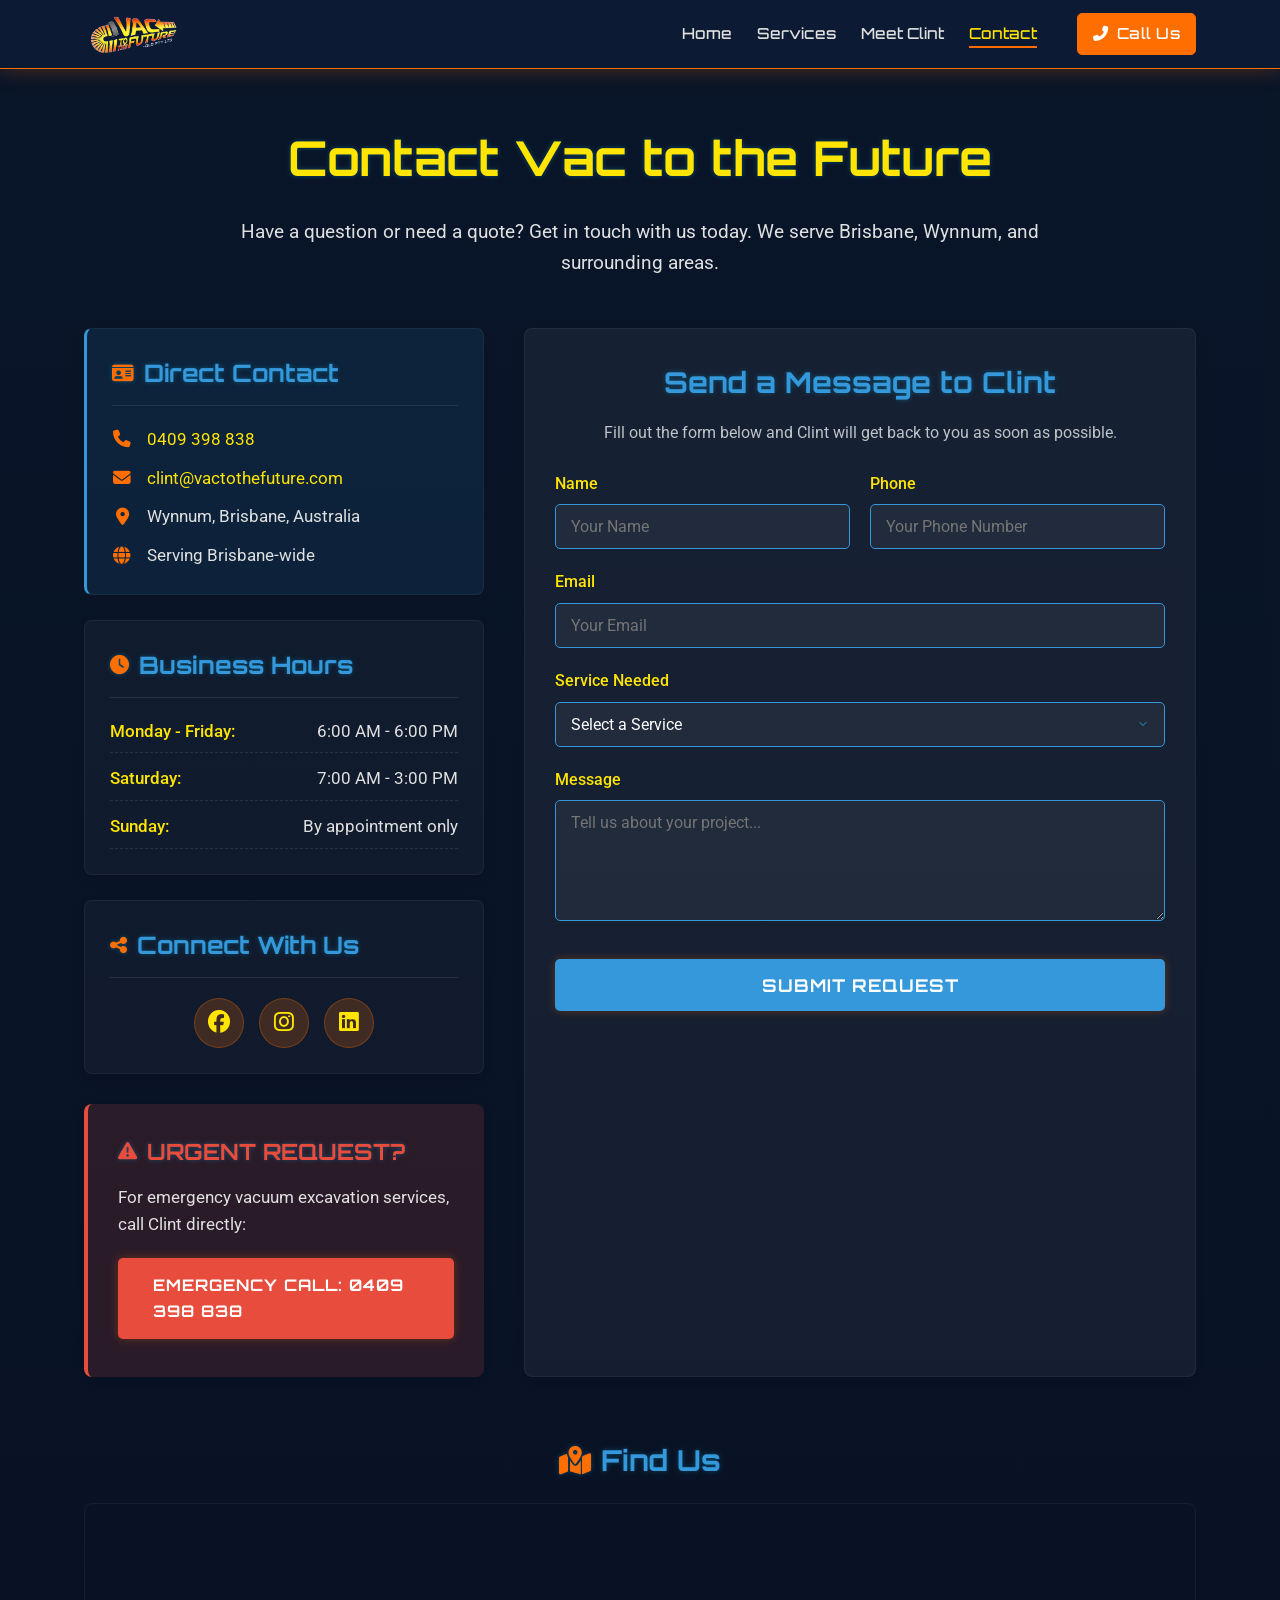
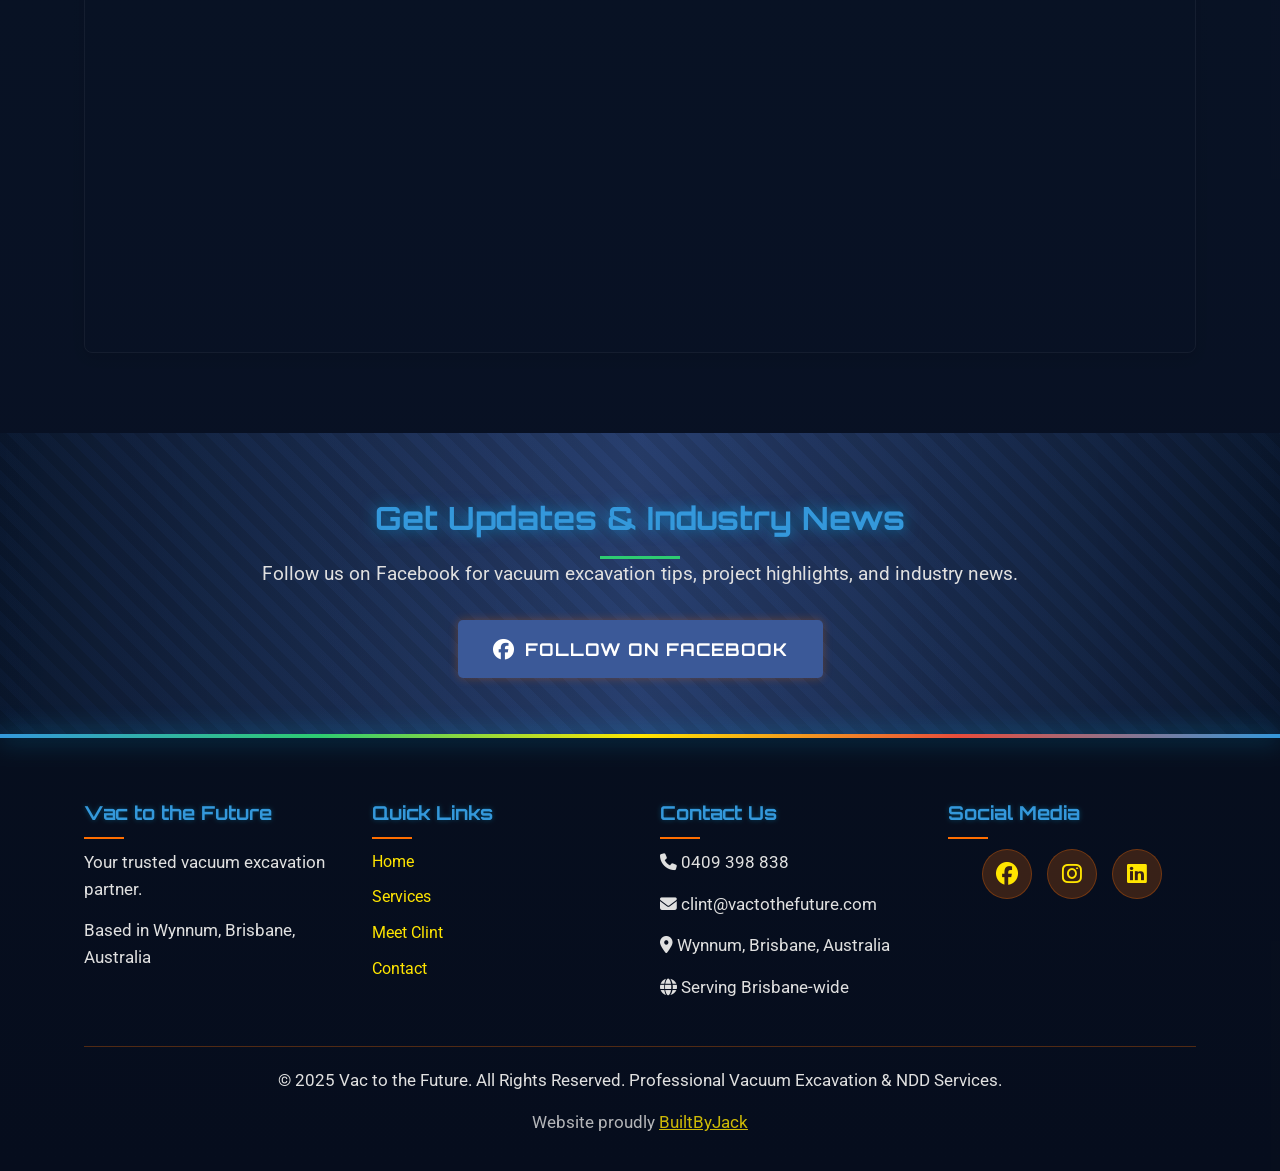
==== commit 8b8e8b4e: "Initial commit for fresh deployment" ====
--- a/contact.html
+++ b/contact.html
@@ -4,9 +4,10 @@
     <meta charset="UTF-8">
     <meta name="viewport" content="width=device-width, initial-scale=1.0">
     <meta name="description" content="Contact Clint at Vac to the Future - Get in touch for vacuum excavation, underground utility location, and post hole digging services">
-    <title>Contact Us | Vac to the Future</title>
-    <link rel="preload" href="styles.css" as="style">
-    <link rel="stylesheet" href="styles.css">
+    <title>Contact Us | Vacuum Excavation Brisbane | Vac to the Future</title>
+    <link rel="canonical" href="https://vactothefuture.com.au/contact">
+    <link rel="preload" href="/styles.css" as="style">
+    <link rel="stylesheet" href="/styles.css">
     <link rel="preconnect" href="https://fonts.googleapis.com">
     <link rel="preconnect" href="https://fonts.gstatic.com" crossorigin>
     <link href="https://fonts.googleapis.com/css2?family=Orbitron:wght@400;700&family=Roboto:wght@300;400;700&display=swap" rel="stylesheet">
@@ -16,7 +17,9 @@
     <header>
         <div class="container">
             <div class="logo">
-                <h1>Vac to the Future</h1>
+                <a href="index.html">
+                    <img src="/images/0ead6f4c-886f-4816-9547-49a3c2108754.png" alt="Vac to the Future Logo" class="logo-image">
+                </a>
             </div>
             <div class="header-right">
                 <nav>
--- a/styles.css
+++ b/styles.css
@@ -183,7 +183,7 @@
 
 /* Header Styles */
 header {
-    padding: 15px 0;
+    padding: 8px 0;
     position: fixed;
     width: 100%;
     top: 0;
@@ -197,12 +197,33 @@
     display: flex;
     justify-content: space-between;
     align-items: center;
+    padding: 0 15px;
+}
+
+.logo {
+    display: flex;
+    align-items: center;
+    max-width: 30%;
+}
+
+.logo a {
+    display: flex;
+    align-items: center;
+    text-decoration: none;
+}
+
+.logo-image {
+    height: auto;
+    width: 100%;
+    max-width: 100px;
+    object-fit: contain;
 }
 
 .logo h1 {
     font-size: 1.5rem;
     margin-bottom: 0;
     text-shadow: 0 0 10px rgba(255, 229, 0, 0.5);
+    color: var(--white);
 }
 
 .header-right {
@@ -241,13 +262,18 @@
 .menu-toggle {
     display: block;
     color: var(--electric-yellow);
-    font-size: 1.5rem;
+    font-size: 1.3rem;
     cursor: pointer;
+    padding: 5px;
 }
 
 @media (min-width: 768px) {
     .menu-toggle {
         display: none;
+    }
+    
+    .logo h1 {
+        font-size: 1.8rem;
     }
     
     nav ul {
@@ -298,6 +324,25 @@
         display: inline-flex;
         align-items: center;
     }
+    
+    header .container {
+        padding: 0 20px;
+    }
+}
+
+/* Adjust for different device sizes */
+@media (max-width: 320px) {
+    .logo {
+        max-width: 40%;
+    }
+    
+    .logo-image {
+        max-width: 70px;
+    }
+    
+    header .container {
+        padding: 0 10px;
+    }
 }
 
 /* Hero Section */
@@ -307,7 +352,7 @@
     align-items: center;
     background: linear-gradient(rgba(12, 27, 51, 0.65), rgba(12, 27, 51, 0.65)), 
                 url('images/489799987_122120971460797155_5659387781025122296_n.jpg') no-repeat center center/cover;
-    margin-top: 70px;
+    margin-top: 55px;
     position: relative;
     overflow: hidden;
     padding: 0; /* Override the standard section padding */
@@ -995,7 +1040,7 @@
 
 /* Services Page */
 .services-intro {
-    padding: 150px 0 80px;
+    padding: 120px 0 80px;
     text-align: center;
     background: linear-gradient(
         rgba(12, 27, 51, 0.9), 
@@ -1193,7 +1238,7 @@
 
 /* Contact Page */
 .contact-section {
-    padding: 150px 0 80px;
+    padding: 120px 0 80px;
 }
 
 .contact-section h1 {
@@ -1556,7 +1601,7 @@
 
 /* Team Page */
 .team-intro {
-    padding: 150px 0 80px;
+    padding: 120px 0 80px;
     text-align: center;
     background: linear-gradient(
         rgba(12, 27, 51, 0.9), 
@@ -1849,4 +1894,232 @@
 
 .header-call {
     display: none;
+}
+
+/* Mobile Specific Styles */
+@media (max-width: 480px) {
+    .logo {
+        max-width: 60%;
+        margin: 0 auto;
+    }
+    
+    .logo-image {
+        max-width: 100px;
+    }
+    
+    header {
+        padding: 10px 0;
+    }
+    
+    .header-right {
+        justify-content: center;
+        width: 100%;
+        margin-top: 8px;
+    }
+    
+    header .container {
+        flex-direction: column;
+        align-items: center;
+    }
+    
+    .menu-toggle {
+        margin-left: 0;
+        padding: 8px 12px;
+        background-color: rgba(255, 110, 0, 0.2);
+        border-radius: 5px;
+        border: 1px solid rgba(255, 110, 0, 0.4);
+    }
+    
+    /* Mobile Services Page Optimization */
+    .service-item {
+        grid-template-columns: 1fr;
+        padding: 25px 20px;
+    }
+    
+    .service-icon {
+        margin-right: 0;
+        margin-bottom: 20px;
+        display: flex;
+        justify-content: center;
+    }
+    
+    .service-content h3 {
+        font-size: 1.5rem;
+        text-align: center;
+        display: block;
+    }
+    
+    .service-content h3:after {
+        left: 50%;
+        transform: translateX(-50%);
+    }
+    
+    .service-category {
+        display: block;
+        text-align: center;
+        margin: 0 auto 15px;
+        max-width: 200px;
+    }
+    
+    .services-intro h1 {
+        font-size: 2.2rem;
+    }
+    
+    .services-intro p {
+        font-size: 1.1rem;
+    }
+    
+    /* Mobile Team Page Optimization */
+    .team-intro h1 {
+        font-size: 2.2rem;
+    }
+    
+    .team-intro p {
+        font-size: 1.1rem;
+        padding: 0 15px;
+    }
+    
+    .team-leader {
+        padding: 25px 20px;
+    }
+    
+    .profile-info h2 {
+        font-size: 2rem;
+        text-align: center;
+    }
+    
+    .profile-info .position {
+        text-align: center;
+        display: block;
+        width: 100%;
+    }
+    
+    .profile-info .bio {
+        font-size: 1rem;
+    }
+    
+    .profile-info .quote {
+        font-size: 1rem;
+        padding: 15px 20px;
+    }
+    
+    .delorean-info h3 {
+        font-size: 1.5rem;
+    }
+    
+    .delorean-info p {
+        font-size: 1rem;
+    }
+    
+    .delorean-features li {
+        font-size: 0.95rem;
+    }
+    
+    .contact-direct .btn {
+        width: 100%;
+        text-align: center;
+        padding: 12px 15px;
+        font-size: 1rem;
+    }
+    
+    /* Mobile Contact Page Optimization */
+    .contact-section h1 {
+        font-size: 2.2rem;
+        padding: 0 10px;
+    }
+    
+    .contact-intro {
+        font-size: 1rem;
+        padding: 0 15px;
+    }
+    
+    .contact-card {
+        padding: 20px 15px;
+    }
+    
+    .contact-card h2 {
+        font-size: 1.3rem;
+    }
+    
+    .contact-details p {
+        font-size: 1rem;
+    }
+    
+    .contact-form-container {
+        padding: 25px 15px;
+    }
+    
+    .form-header h2 {
+        font-size: 1.5rem;
+    }
+    
+    .form-header p {
+        font-size: 0.95rem;
+    }
+    
+    .form-group label {
+        font-size: 0.95rem;
+    }
+    
+    .map-section h2 {
+        font-size: 1.5rem;
+    }
+    
+    .map-container {
+        height: 300px;
+    }
+}
+
+/* Tablet adjustments */
+@media (min-width: 481px) and (max-width: 767px) {
+    .logo {
+        max-width: 45%;
+    }
+    
+    .logo-image {
+        max-width: 100px;
+    }
+    
+    header {
+        padding: 10px 0;
+    }
+    
+    /* Tablet Services Page Optimization */
+    .service-item {
+        padding: 30px 25px;
+    }
+    
+    .service-content h3 {
+        font-size: 1.6rem;
+    }
+    
+    .services-intro h1 {
+        font-size: 2.5rem;
+    }
+    
+    /* Tablet Team Page Optimization */
+    .team-intro h1 {
+        font-size: 2.5rem;
+    }
+    
+    .team-leader {
+        padding: 35px 30px;
+    }
+    
+    .profile-info h2 {
+        font-size: 2.2rem;
+    }
+    
+    /* Tablet Contact Page Optimization */
+    .contact-section h1 {
+        font-size: 2.5rem;
+    }
+    
+    .contact-card h2 {
+        font-size: 1.5rem;
+    }
+    
+    .form-header h2 {
+        font-size: 1.6rem;
+    }
 } 
--- a/styles.css
+++ b/styles.css
@@ -183,7 +183,7 @@
 
 /* Header Styles */
 header {
-    padding: 15px 0;
+    padding: 8px 0;
     position: fixed;
     width: 100%;
     top: 0;
@@ -197,12 +197,33 @@
     display: flex;
     justify-content: space-between;
     align-items: center;
+    padding: 0 15px;
+}
+
+.logo {
+    display: flex;
+    align-items: center;
+    max-width: 30%;
+}
+
+.logo a {
+    display: flex;
+    align-items: center;
+    text-decoration: none;
+}
+
+.logo-image {
+    height: auto;
+    width: 100%;
+    max-width: 100px;
+    object-fit: contain;
 }
 
 .logo h1 {
     font-size: 1.5rem;
     margin-bottom: 0;
     text-shadow: 0 0 10px rgba(255, 229, 0, 0.5);
+    color: var(--white);
 }
 
 .header-right {
@@ -241,13 +262,18 @@
 .menu-toggle {
     display: block;
     color: var(--electric-yellow);
-    font-size: 1.5rem;
+    font-size: 1.3rem;
     cursor: pointer;
+    padding: 5px;
 }
 
 @media (min-width: 768px) {
     .menu-toggle {
         display: none;
+    }
+    
+    .logo h1 {
+        font-size: 1.8rem;
     }
     
     nav ul {
@@ -298,6 +324,25 @@
         display: inline-flex;
         align-items: center;
     }
+    
+    header .container {
+        padding: 0 20px;
+    }
+}
+
+/* Adjust for different device sizes */
+@media (max-width: 320px) {
+    .logo {
+        max-width: 40%;
+    }
+    
+    .logo-image {
+        max-width: 70px;
+    }
+    
+    header .container {
+        padding: 0 10px;
+    }
 }
 
 /* Hero Section */
@@ -307,7 +352,7 @@
     align-items: center;
     background: linear-gradient(rgba(12, 27, 51, 0.65), rgba(12, 27, 51, 0.65)), 
                 url('images/489799987_122120971460797155_5659387781025122296_n.jpg') no-repeat center center/cover;
-    margin-top: 70px;
+    margin-top: 55px;
     position: relative;
     overflow: hidden;
     padding: 0; /* Override the standard section padding */
@@ -995,7 +1040,7 @@
 
 /* Services Page */
 .services-intro {
-    padding: 150px 0 80px;
+    padding: 120px 0 80px;
     text-align: center;
     background: linear-gradient(
         rgba(12, 27, 51, 0.9), 
@@ -1193,7 +1238,7 @@
 
 /* Contact Page */
 .contact-section {
-    padding: 150px 0 80px;
+    padding: 120px 0 80px;
 }
 
 .contact-section h1 {
@@ -1556,7 +1601,7 @@
 
 /* Team Page */
 .team-intro {
-    padding: 150px 0 80px;
+    padding: 120px 0 80px;
     text-align: center;
     background: linear-gradient(
         rgba(12, 27, 51, 0.9), 
@@ -1849,4 +1894,232 @@
 
 .header-call {
     display: none;
+}
+
+/* Mobile Specific Styles */
+@media (max-width: 480px) {
+    .logo {
+        max-width: 60%;
+        margin: 0 auto;
+    }
+    
+    .logo-image {
+        max-width: 100px;
+    }
+    
+    header {
+        padding: 10px 0;
+    }
+    
+    .header-right {
+        justify-content: center;
+        width: 100%;
+        margin-top: 8px;
+    }
+    
+    header .container {
+        flex-direction: column;
+        align-items: center;
+    }
+    
+    .menu-toggle {
+        margin-left: 0;
+        padding: 8px 12px;
+        background-color: rgba(255, 110, 0, 0.2);
+        border-radius: 5px;
+        border: 1px solid rgba(255, 110, 0, 0.4);
+    }
+    
+    /* Mobile Services Page Optimization */
+    .service-item {
+        grid-template-columns: 1fr;
+        padding: 25px 20px;
+    }
+    
+    .service-icon {
+        margin-right: 0;
+        margin-bottom: 20px;
+        display: flex;
+        justify-content: center;
+    }
+    
+    .service-content h3 {
+        font-size: 1.5rem;
+        text-align: center;
+        display: block;
+    }
+    
+    .service-content h3:after {
+        left: 50%;
+        transform: translateX(-50%);
+    }
+    
+    .service-category {
+        display: block;
+        text-align: center;
+        margin: 0 auto 15px;
+        max-width: 200px;
+    }
+    
+    .services-intro h1 {
+        font-size: 2.2rem;
+    }
+    
+    .services-intro p {
+        font-size: 1.1rem;
+    }
+    
+    /* Mobile Team Page Optimization */
+    .team-intro h1 {
+        font-size: 2.2rem;
+    }
+    
+    .team-intro p {
+        font-size: 1.1rem;
+        padding: 0 15px;
+    }
+    
+    .team-leader {
+        padding: 25px 20px;
+    }
+    
+    .profile-info h2 {
+        font-size: 2rem;
+        text-align: center;
+    }
+    
+    .profile-info .position {
+        text-align: center;
+        display: block;
+        width: 100%;
+    }
+    
+    .profile-info .bio {
+        font-size: 1rem;
+    }
+    
+    .profile-info .quote {
+        font-size: 1rem;
+        padding: 15px 20px;
+    }
+    
+    .delorean-info h3 {
+        font-size: 1.5rem;
+    }
+    
+    .delorean-info p {
+        font-size: 1rem;
+    }
+    
+    .delorean-features li {
+        font-size: 0.95rem;
+    }
+    
+    .contact-direct .btn {
+        width: 100%;
+        text-align: center;
+        padding: 12px 15px;
+        font-size: 1rem;
+    }
+    
+    /* Mobile Contact Page Optimization */
+    .contact-section h1 {
+        font-size: 2.2rem;
+        padding: 0 10px;
+    }
+    
+    .contact-intro {
+        font-size: 1rem;
+        padding: 0 15px;
+    }
+    
+    .contact-card {
+        padding: 20px 15px;
+    }
+    
+    .contact-card h2 {
+        font-size: 1.3rem;
+    }
+    
+    .contact-details p {
+        font-size: 1rem;
+    }
+    
+    .contact-form-container {
+        padding: 25px 15px;
+    }
+    
+    .form-header h2 {
+        font-size: 1.5rem;
+    }
+    
+    .form-header p {
+        font-size: 0.95rem;
+    }
+    
+    .form-group label {
+        font-size: 0.95rem;
+    }
+    
+    .map-section h2 {
+        font-size: 1.5rem;
+    }
+    
+    .map-container {
+        height: 300px;
+    }
+}
+
+/* Tablet adjustments */
+@media (min-width: 481px) and (max-width: 767px) {
+    .logo {
+        max-width: 45%;
+    }
+    
+    .logo-image {
+        max-width: 100px;
+    }
+    
+    header {
+        padding: 10px 0;
+    }
+    
+    /* Tablet Services Page Optimization */
+    .service-item {
+        padding: 30px 25px;
+    }
+    
+    .service-content h3 {
+        font-size: 1.6rem;
+    }
+    
+    .services-intro h1 {
+        font-size: 2.5rem;
+    }
+    
+    /* Tablet Team Page Optimization */
+    .team-intro h1 {
+        font-size: 2.5rem;
+    }
+    
+    .team-leader {
+        padding: 35px 30px;
+    }
+    
+    .profile-info h2 {
+        font-size: 2.2rem;
+    }
+    
+    /* Tablet Contact Page Optimization */
+    .contact-section h1 {
+        font-size: 2.5rem;
+    }
+    
+    .contact-card h2 {
+        font-size: 1.5rem;
+    }
+    
+    .form-header h2 {
+        font-size: 1.6rem;
+    }
 } 
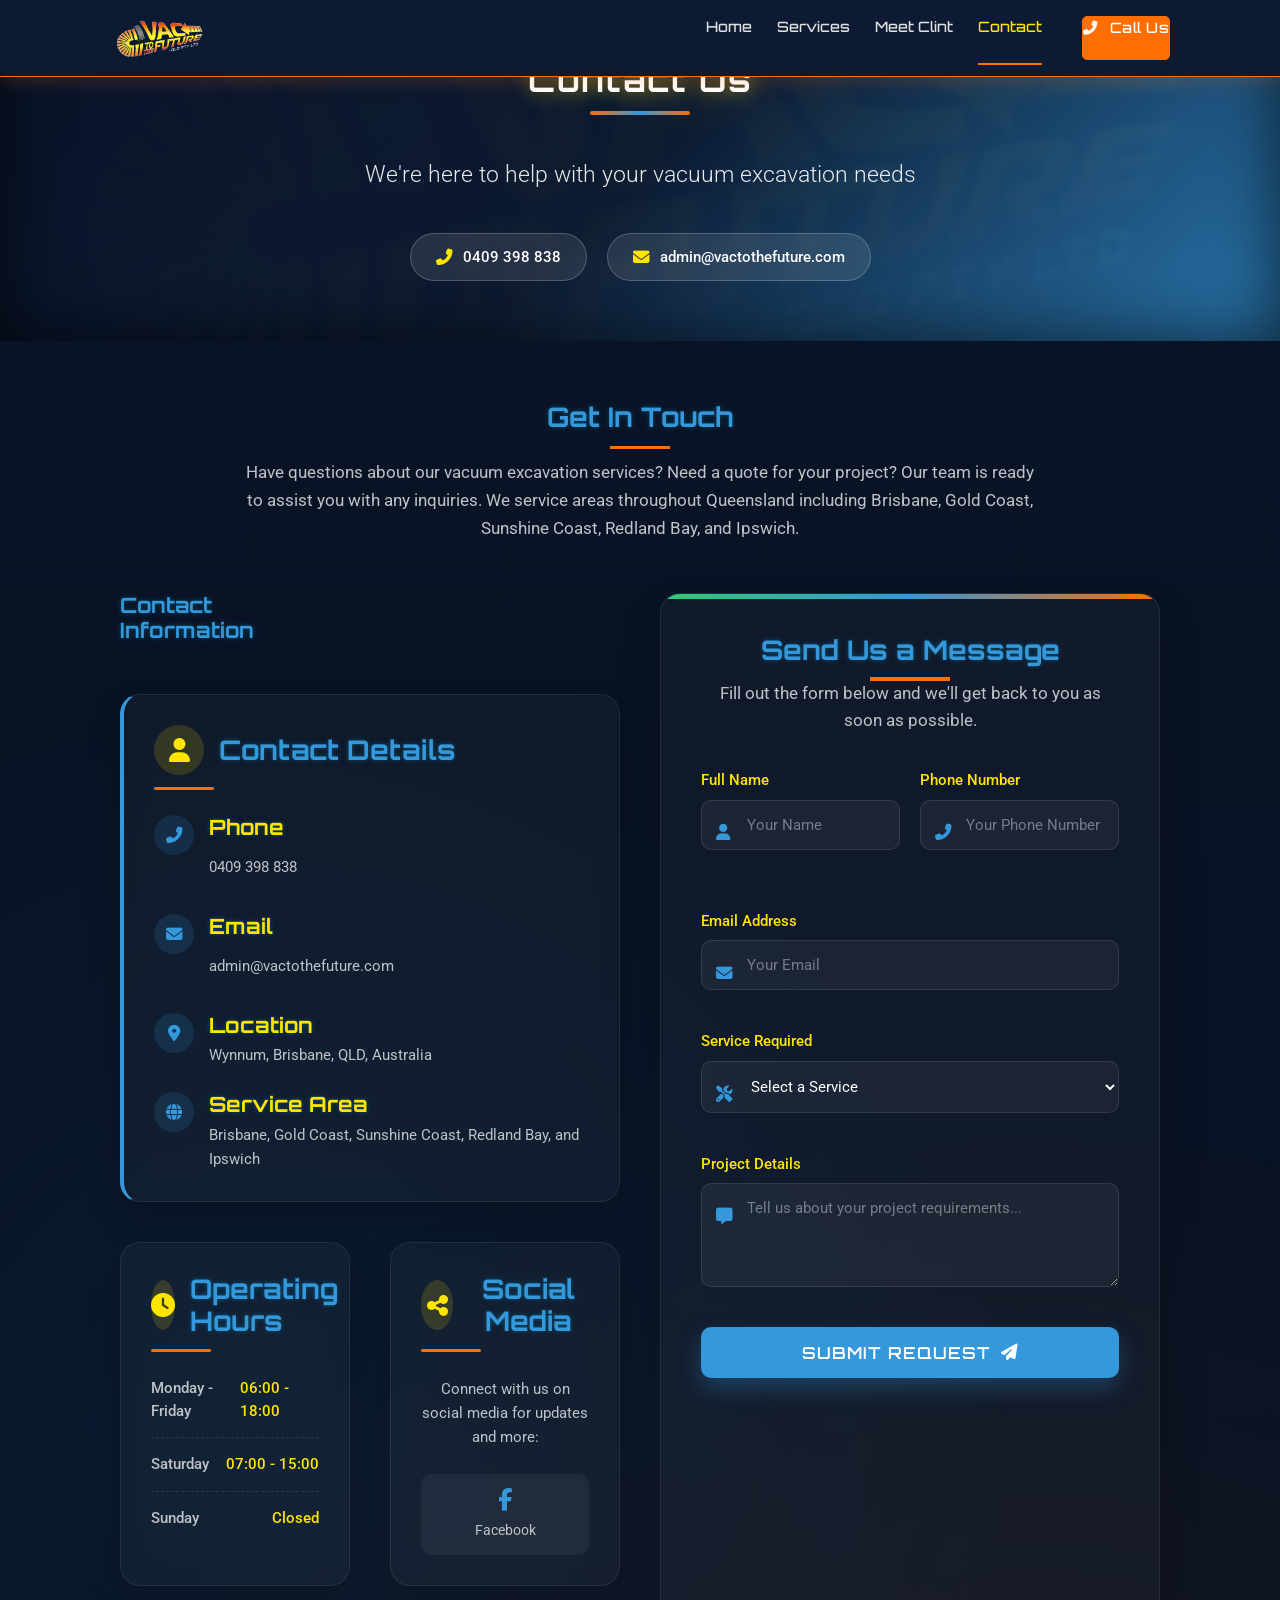
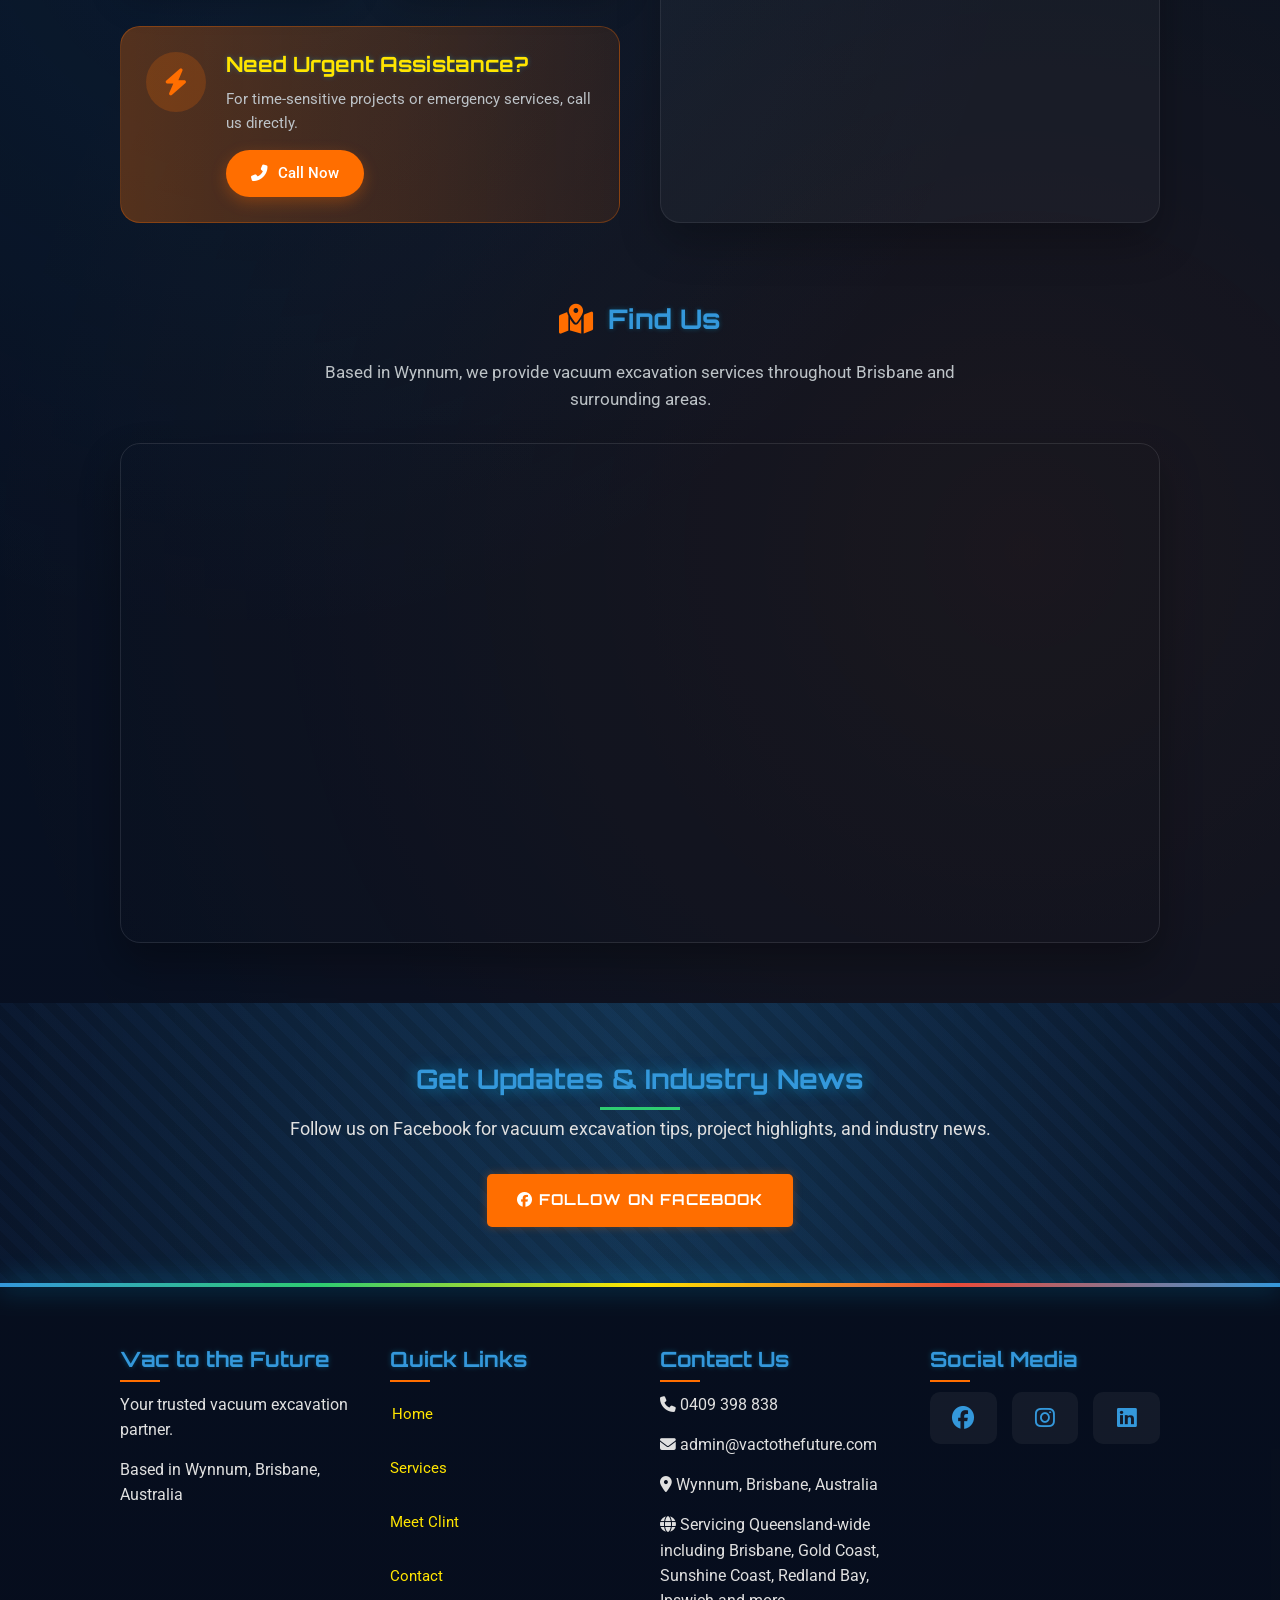
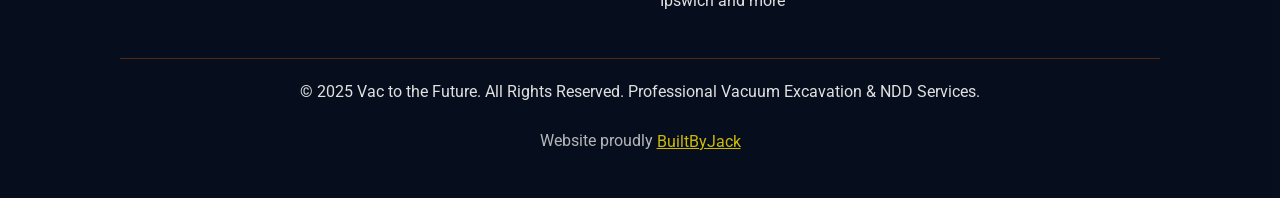
==== commit e5de1475: "Refactor header: smaller, no hamburger on desktop, improved responsive nav" ====
--- a/contact.html
+++ b/contact.html
@@ -12,6 +12,828 @@
     <link rel="preconnect" href="https://fonts.gstatic.com" crossorigin>
     <link href="https://fonts.googleapis.com/css2?family=Orbitron:wght@400;700&family=Roboto:wght@300;400;700&display=swap" rel="stylesheet">
     <link rel="stylesheet" href="https://cdnjs.cloudflare.com/ajax/libs/font-awesome/6.5.1/css/all.min.css">
+    <!-- Custom styles for enhanced contact page -->
+    <style>
+        .contact-hero {
+            padding: 160px 0 100px;
+            text-align: center;
+            background: linear-gradient(
+                135deg,
+                rgba(10, 20, 42, 0.95), 
+                rgba(12, 27, 51, 0.85),
+                rgba(52, 152, 219, 0.75)
+            );
+            position: relative;
+            overflow: hidden;
+            box-shadow: inset 0 0 70px rgba(0, 0, 0, 0.7);
+        }
+        
+        .contact-hero:before {
+            content: '';
+            position: absolute;
+            top: 0;
+            left: 0;
+            width: 100%;
+            height: 100%;
+            background-image: url('/images/0ead6f4c-886f-4816-9547-49a3c2108754.png');
+            background-size: cover;
+            background-position: center;
+            background-repeat: no-repeat;
+            opacity: 0.15;
+            filter: blur(3px);
+            z-index: -1;
+        }
+        
+        .contact-hero:after {
+            content: '';
+            position: absolute;
+            top: 0;
+            left: 0;
+            width: 100%;
+            height: 100%;
+            background-image: url('data:image/svg+xml;utf8,<svg xmlns="http://www.w3.org/2000/svg" width="100" height="100" viewBox="0 0 100 100"><circle cx="50" cy="50" r="0.3" fill="%23FFFFFF" opacity="0.15"/></svg>');
+            pointer-events: none;
+            opacity: 0.7;
+            z-index: -1;
+        }
+        
+        .contact-hero h1 {
+            font-size: 3.2rem;
+            margin-bottom: 25px;
+            color: var(--white);
+            text-shadow: 0 0 20px rgba(255, 229, 0, 0.6);
+            animation: glow 2.5s infinite alternate;
+            letter-spacing: 2px;
+            position: relative;
+            display: inline-block;
+        }
+        
+        .contact-hero h1:after {
+            content: '';
+            position: absolute;
+            width: 100px;
+            height: 4px;
+            background: linear-gradient(90deg, var(--neon-orange), var(--flux-blue), var(--neon-orange));
+            bottom: -15px;
+            left: 50%;
+            transform: translateX(-50%);
+            border-radius: 4px;
+        }
+        
+        .contact-hero p {
+            font-size: 1.4rem;
+            max-width: 800px;
+            margin: 30px auto 0;
+            color: var(--white);
+            font-weight: 300;
+            line-height: 1.7;
+            opacity: 0.9;
+        }
+        
+        .hero-contact-quick {
+            display: flex;
+            justify-content: center;
+            gap: 20px;
+            margin-top: 40px;
+        }
+        
+        .hero-contact-btn {
+            padding: 12px 25px;
+            border-radius: 50px;
+            display: flex;
+            align-items: center;
+            gap: 10px;
+            background: rgba(255, 255, 255, 0.1);
+            backdrop-filter: blur(5px);
+            border: 1px solid rgba(255, 255, 255, 0.2);
+            color: var(--white);
+            font-weight: 500;
+            transition: all 0.3s ease;
+        }
+        
+        .hero-contact-btn i {
+            font-size: 1.1rem;
+            color: var(--electric-yellow);
+            transition: all 0.3s ease;
+        }
+        
+        .hero-contact-btn:hover {
+            background: rgba(52, 152, 219, 0.3);
+            transform: translateY(-3px);
+            border-color: var(--flux-blue);
+        }
+        
+        .hero-contact-btn:hover i {
+            transform: scale(1.2);
+            color: var(--neon-orange);
+        }
+        
+        @media (max-width: 767px) {
+            .hero-contact-quick {
+                flex-direction: column;
+                align-items: center;
+                gap: 15px;
+            }
+        }
+        
+        .contact-main {
+            padding: 80px 0;
+            background-color: rgba(0, 0, 0, 0.25);
+            position: relative;
+        }
+
+        .contact-main:before {
+            content: '';
+            position: absolute;
+            top: 0;
+            left: 0;
+            width: 100%;
+            height: 100%;
+            background-image: radial-gradient(circle at 20% 50%, rgba(52, 152, 219, 0.1) 0%, transparent 50%),
+                            radial-gradient(circle at 80% 80%, rgba(255, 110, 0, 0.1) 0%, transparent 50%);
+            pointer-events: none;
+            z-index: -1;
+        }
+        
+        .contact-container {
+            display: grid;
+            grid-template-columns: 1fr;
+            gap: 50px;
+            margin-top: 30px;
+        }
+        
+        .contact-intro {
+            text-align: center;
+            max-width: 800px;
+            margin: 0 auto 50px;
+        }
+        
+        .contact-intro h2 {
+            font-size: 2.5rem;
+            margin-bottom: 25px;
+            color: var(--flux-blue);
+        }
+        
+        .contact-intro p {
+            font-size: 1.1rem;
+            color: var(--delorean-silver);
+            line-height: 1.7;
+        }
+        
+        .contact-info {
+            display: grid;
+            grid-template-columns: 1fr;
+            gap: 30px;
+        }
+        
+        .contact-card {
+            background: rgba(255, 255, 255, 0.03);
+            border-radius: 20px;
+            padding: 30px;
+            box-shadow: 0 15px 35px rgba(0, 0, 0, 0.2);
+            border: 1px solid rgba(255, 255, 255, 0.08);
+            transition: all 0.4s ease;
+            position: relative;
+            overflow: hidden;
+            backdrop-filter: blur(10px);
+        }
+        
+        .contact-card:hover {
+            transform: translateY(-5px);
+            box-shadow: 0 20px 40px rgba(0, 0, 0, 0.3);
+            border-color: rgba(52, 152, 219, 0.3);
+        }
+        
+        .card-header {
+            display: flex;
+            align-items: center;
+            gap: 15px;
+            margin-bottom: 25px;
+            position: relative;
+            padding-bottom: 15px;
+        }
+        
+        .card-header:after {
+            content: '';
+            position: absolute;
+            bottom: 0;
+            left: 0;
+            width: 60px;
+            height: 3px;
+            background: var(--neon-orange);
+            border-radius: 3px;
+        }
+        
+        .card-header i {
+            font-size: 1.6rem;
+            color: var(--electric-yellow);
+            background-color: rgba(255, 229, 0, 0.15);
+            width: 50px;
+            height: 50px;
+            display: flex;
+            align-items: center;
+            justify-content: center;
+            border-radius: 50%;
+            transition: all 0.3s ease;
+        }
+        
+        .contact-card:hover .card-header i {
+            transform: scale(1.15) rotate(5deg);
+            background-color: rgba(255, 229, 0, 0.25);
+            box-shadow: 0 0 20px rgba(255, 229, 0, 0.35);
+        }
+        
+        .card-header h2 {
+            font-size: 1.7rem;
+            margin-bottom: 0;
+            color: var(--flux-blue);
+        }
+        
+        .card-header h2:after {
+            display: none;
+        }
+        
+        .contact-detail-item {
+            display: flex;
+            align-items: flex-start;
+            gap: 15px;
+            margin-bottom: 20px;
+            transition: all 0.3s ease;
+        }
+        
+        .contact-detail-item:last-child {
+            margin-bottom: 0;
+        }
+        
+        .contact-detail-item:hover {
+            transform: translateX(5px);
+        }
+        
+        .detail-icon {
+            min-width: 40px;
+            height: 40px;
+            background-color: rgba(52, 152, 219, 0.15);
+            border-radius: 50%;
+            display: flex;
+            align-items: center;
+            justify-content: center;
+            transition: all 0.3s ease;
+        }
+        
+        .detail-icon i {
+            font-size: 1.1rem;
+            color: var(--flux-blue);
+            transition: all 0.3s ease;
+        }
+        
+        .contact-detail-item:hover .detail-icon {
+            background-color: var(--flux-blue);
+        }
+        
+        .contact-detail-item:hover .detail-icon i {
+            color: var(--white);
+        }
+        
+        .detail-content h3 {
+            font-size: 1.1rem;
+            margin-bottom: 5px;
+            color: var(--electric-yellow);
+        }
+        
+        .detail-content a, 
+        .detail-content p {
+            font-size: 1rem;
+            margin-bottom: 0;
+            color: var(--delorean-silver);
+            transition: all 0.3s ease;
+        }
+        
+        .detail-content a:hover {
+            color: var(--neon-orange);
+            text-decoration: underline;
+        }
+        
+        .primary-card {
+            border-left: 4px solid var(--flux-blue);
+        }
+        
+        .hours-grid {
+            display: grid;
+            gap: 15px;
+        }
+        
+        .hours-day {
+            display: flex;
+            justify-content: space-between;
+            align-items: center;
+            padding-bottom: 15px;
+            border-bottom: 1px dashed rgba(255, 255, 255, 0.1);
+        }
+        
+        .hours-day:last-child {
+            border-bottom: none;
+            padding-bottom: 0;
+        }
+        
+        .day {
+            font-size: 1rem;
+            color: var(--delorean-silver);
+            font-weight: 500;
+        }
+        
+        .time {
+            font-size: 1rem;
+            color: var(--electric-yellow);
+            font-weight: 500;
+        }
+        
+        .social-card {
+            text-align: center;
+        }
+        
+        .social-card p {
+            margin-bottom: 25px;
+            font-size: 1rem;
+            color: var(--delorean-silver);
+        }
+        
+        .social-links {
+            display: flex;
+            justify-content: center;
+            gap: 15px;
+        }
+        
+        .social-links a {
+            display: flex;
+            flex-direction: column;
+            align-items: center;
+            gap: 8px;
+            transition: all 0.3s ease;
+            padding: 15px;
+            border-radius: 10px;
+            background: rgba(255, 255, 255, 0.05);
+            flex: 1;
+        }
+        
+        .social-links a i {
+            font-size: 1.5rem;
+            color: var(--flux-blue);
+            transition: all 0.3s ease;
+        }
+        
+        .social-links a span {
+            font-size: 0.9rem;
+            color: var(--delorean-silver);
+            transition: all 0.3s ease;
+        }
+        
+        .social-links a:hover {
+            background: rgba(52, 152, 219, 0.15);
+            transform: translateY(-5px);
+        }
+        
+        .social-links a:hover i {
+            color: var(--neon-orange);
+            transform: scale(1.2);
+        }
+        
+        .social-links a:hover span {
+            color: var(--white);
+        }
+        
+        .emergency-card {
+            display: flex;
+            gap: 20px;
+            background: linear-gradient(
+                to right, 
+                rgba(255, 110, 0, 0.3), 
+                rgba(255, 110, 0, 0.1)
+            );
+            padding: 25px;
+            border-radius: 20px;
+            border: 1px solid rgba(255, 110, 0, 0.3);
+            position: relative;
+            overflow: hidden;
+            animation: emergencyGlow 3s infinite alternate;
+        }
+        
+        @keyframes emergencyGlow {
+            from { box-shadow: 0 0 15px rgba(255, 110, 0, 0.3); }
+            to { box-shadow: 0 0 30px rgba(255, 110, 0, 0.6); }
+        }
+        
+        .emergency-icon {
+            min-width: 60px;
+            height: 60px;
+            background: rgba(255, 110, 0, 0.2);
+            border-radius: 50%;
+            display: flex;
+            align-items: center;
+            justify-content: center;
+        }
+        
+        .emergency-icon i {
+            font-size: 1.8rem;
+            color: var(--neon-orange);
+            animation: blink 1.5s infinite;
+        }
+        
+        @keyframes blink {
+            0%, 100% { opacity: 1; }
+            50% { opacity: 0.5; }
+        }
+        
+        .emergency-content h3 {
+            font-size: 1.4rem;
+            color: var(--electric-yellow);
+            margin-bottom: 10px;
+        }
+        
+        .emergency-content p {
+            font-size: 1rem;
+            color: var(--delorean-silver);
+            margin-bottom: 15px;
+        }
+        
+        .emergency-btn {
+            display: inline-flex;
+            align-items: center;
+            gap: 10px;
+            background: var(--neon-orange);
+            color: var(--white);
+            padding: 12px 25px;
+            border-radius: 50px;
+            font-weight: 500;
+            transition: all 0.3s ease;
+            box-shadow: 0 5px 15px rgba(255, 110, 0, 0.3);
+        }
+        
+        .emergency-btn i {
+            font-size: 1.1rem;
+        }
+        
+        .emergency-btn:hover {
+            background: var(--electric-yellow);
+            color: var(--midnight-blue);
+            transform: translateY(-3px);
+            box-shadow: 0 8px 20px rgba(255, 229, 0, 0.4);
+        }
+        
+        .contact-form-container {
+            background: rgba(255, 255, 255, 0.03);
+            border-radius: 20px;
+            padding: 40px;
+            box-shadow: 0 20px 40px rgba(0, 0, 0, 0.25);
+            border: 1px solid rgba(255, 255, 255, 0.08);
+            position: relative;
+            overflow: hidden;
+            animation: formGlow 4s infinite alternate;
+        }
+        
+        .contact-form-container:before {
+            content: '';
+            position: absolute;
+            top: 0;
+            left: 0;
+            width: 100%;
+            height: 5px;
+            background: linear-gradient(90deg, var(--time-circuit-green), var(--flux-blue), var(--neon-orange));
+        }
+        
+        .form-header {
+            text-align: center;
+            margin-bottom: 35px;
+        }
+        
+        .form-header h2 {
+            font-size: 2.2rem;
+            margin-bottom: 15px;
+            color: var(--flux-blue);
+        }
+        
+        .form-header h2:after {
+            width: 80px;
+            height: 4px;
+            bottom: -15px;
+        }
+        
+        .form-header p {
+            color: var(--delorean-silver);
+            font-size: 1.1rem;
+        }
+        
+        .form-row {
+            display: grid;
+            grid-template-columns: 1fr;
+            gap: 20px;
+            margin-bottom: 20px;
+        }
+        
+        .form-group {
+            margin-bottom: 25px;
+        }
+        
+        .form-group label {
+            display: block;
+            margin-bottom: 8px;
+            font-size: 1rem;
+            color: var(--electric-yellow);
+            font-weight: 500;
+        }
+        
+        .input-icon-wrap {
+            position: relative;
+            display: flex;
+            align-items: center;
+        }
+        
+        .input-icon-wrap i {
+            position: absolute;
+            left: 15px;
+            top: 50%;
+            transform: translateY(-50%);
+            color: var(--flux-blue);
+            font-size: 1.1rem;
+            z-index: 1;
+            transition: all 0.3s ease;
+        }
+        
+        .textarea-wrap i {
+            top: 25px;
+            transform: none;
+        }
+        
+        .input-icon-wrap input,
+        .input-icon-wrap select,
+        .input-icon-wrap textarea {
+            width: 100%;
+            padding: 15px 15px 15px 45px;
+            background: rgba(255, 255, 255, 0.05);
+            border: 1px solid rgba(255, 255, 255, 0.1);
+            border-radius: 10px;
+            color: var(--white);
+            font-size: 1rem;
+            font-family: 'Roboto', sans-serif;
+            transition: all 0.3s ease;
+        }
+        
+        /* Fix for dropdown options color */
+        .input-icon-wrap select option {
+            background-color: var(--midnight-blue);
+            color: var(--white);
+        }
+        
+        .input-icon-wrap input:focus,
+        .input-icon-wrap select:focus,
+        .input-icon-wrap textarea:focus {
+            outline: none;
+            border-color: var(--flux-blue);
+            box-shadow: 0 0 15px rgba(52, 152, 219, 0.3);
+            background: rgba(255, 255, 255, 0.08);
+        }
+        
+        .input-icon-wrap input:focus + i,
+        .input-icon-wrap select:focus + i,
+        .input-icon-wrap textarea:focus + i {
+            color: var(--electric-yellow);
+            transform: translateY(-50%) scale(1.1);
+        }
+        
+        .textarea-wrap textarea:focus + i {
+            transform: scale(1.1);
+        }
+        
+        .input-icon-wrap input::placeholder,
+        .input-icon-wrap textarea::placeholder {
+            color: rgba(255, 255, 255, 0.4);
+        }
+        
+        .submit-btn {
+            width: 100%;
+            padding: 15px 25px;
+            border: none;
+            background: var(--flux-blue);
+            color: var(--white);
+            font-size: 1.1rem;
+            font-weight: 600;
+            border-radius: 10px;
+            cursor: pointer;
+            transition: all 0.3s ease;
+            display: flex;
+            align-items: center;
+            justify-content: center;
+            gap: 10px;
+            margin-top: 15px;
+            font-family: 'Orbitron', sans-serif;
+            text-transform: uppercase;
+            letter-spacing: 1px;
+            box-shadow: 0 10px 25px rgba(52, 152, 219, 0.3);
+            position: relative;
+            overflow: hidden;
+            z-index: 1;
+        }
+        
+        .submit-btn:before {
+            content: '';
+            position: absolute;
+            top: 0;
+            left: 0;
+            width: 100%;
+            height: 100%;
+            background: linear-gradient(90deg, transparent, rgba(255, 255, 255, 0.2), transparent);
+            transform: translateX(-100%);
+            transition: all 0.6s ease;
+            z-index: -1;
+        }
+        
+        .submit-btn:hover {
+            background: var(--neon-orange);
+            transform: translateY(-5px);
+            box-shadow: 0 15px 30px rgba(255, 110, 0, 0.4);
+        }
+        
+        .submit-btn:hover:before {
+            transform: translateX(100%);
+        }
+        
+        .submit-btn i {
+            font-size: 1.1rem;
+            transition: all 0.3s ease;
+        }
+        
+        .submit-btn:hover i {
+            transform: translateX(5px);
+        }
+        
+        .map-section {
+            margin-top: 80px;
+            text-align: center;
+        }
+        
+        .map-header {
+            display: flex;
+            align-items: center;
+            justify-content: center;
+            gap: 15px;
+            margin-bottom: 25px;
+        }
+        
+        .map-header i {
+            font-size: 2rem;
+            color: var(--neon-orange);
+        }
+        
+        .map-header h2 {
+            font-size: 2.2rem;
+            margin-bottom: 0;
+        }
+        
+        .map-header h2:after {
+            display: none;
+        }
+        
+        .service-area-info {
+            max-width: 700px;
+            margin: 0 auto 30px;
+        }
+        
+        .service-area-info p {
+            font-size: 1.1rem;
+            color: var(--delorean-silver);
+        }
+        
+        .map-container {
+            height: 450px;
+            border-radius: 20px;
+            overflow: hidden;
+            box-shadow: 0 20px 40px rgba(0, 0, 0, 0.3);
+            border: 1px solid rgba(255, 255, 255, 0.1);
+            position: relative;
+        }
+        
+        .map-container iframe {
+            position: absolute;
+            top: 0;
+            left: 0;
+            width: 100%;
+            height: 100%;
+        }
+        
+        @keyframes formGlow {
+            0%, 100% { box-shadow: 0 15px 35px rgba(0, 0, 0, 0.25); }
+            50% { box-shadow: 0 15px 35px rgba(52, 152, 219, 0.3); }
+        }
+        
+        @media (min-width: 768px) {
+            .contact-container {
+                grid-template-columns: 1fr 1fr;
+                gap: 40px;
+            }
+            
+            .form-row {
+                grid-template-columns: 1fr 1fr;
+                gap: 20px;
+            }
+            
+            .contact-hero h1 {
+                font-size: 3.5rem;
+            }
+            
+            .contact-hero p {
+                font-size: 1.5rem;
+            }
+            
+            .contact-info {
+                display: grid;
+                grid-template-columns: 1fr 1fr;
+                grid-template-rows: auto auto;
+                gap: 30px;
+            }
+            
+            .primary-card {
+                grid-column: 1 / 3;
+            }
+            
+            .emergency-card {
+                grid-column: 1 / 3;
+            }
+        }
+        
+        @media (max-width: 767px) {
+            .hero-contact-quick {
+                flex-direction: column;
+                align-items: center;
+                gap: 15px;
+            }
+            
+            .contact-hero h1 {
+                font-size: 2.5rem;
+            }
+            
+            .contact-hero p {
+                font-size: 1.1rem;
+                padding: 0 15px;
+            }
+            
+            .card-header {
+                flex-direction: column;
+                text-align: center;
+            }
+            
+            .card-header:after {
+                left: 50%;
+                transform: translateX(-50%);
+            }
+            
+            .social-links {
+                flex-direction: column;
+            }
+            
+            .emergency-card {
+                flex-direction: column;
+                align-items: center;
+                text-align: center;
+            }
+            
+            .contact-form-container {
+                padding: 30px 20px;
+            }
+            
+            .form-header h2 {
+                font-size: 1.8rem;
+            }
+            
+            .map-header {
+                flex-direction: column;
+            }
+            
+            .map-container {
+                height: 350px;
+            }
+        }
+        
+        @media (min-width: 992px) {
+            .contact-info {
+                gap: 40px;
+            }
+            
+            .contact-detail-item {
+                margin-bottom: 25px;
+            }
+            
+            .card-header h2 {
+                font-size: 1.8rem;
+            }
+            
+            .form-header h2 {
+                font-size: 2.3rem;
+            }
+            
+            .map-container {
+                height: 500px;
+            }
+        }
+    </style>
 </head>
 <body>
     <header>
@@ -23,7 +845,10 @@
             </div>
             <div class="header-right">
                 <nav>
-                    <ul>
+                    <ul id="mobile-menu">
+                        <li class="brand-logo-mobile">
+                            <img src="/images/0ead6f4c-886f-4816-9547-49a3c2108754.png" alt="Vac to the Future Logo" width="180">
+                        </li>
                         <li><a href="index.html">Home</a></li>
                         <li><a href="services.html">Services</a></li>
                         <li><a href="team.html">Meet Clint</a></li>
@@ -31,101 +856,195 @@
                         <li><a href="tel:0409398838" class="nav-call"><i class="fas fa-phone-alt"></i> Call Us</a></li>
                     </ul>
                 </nav>
-                <div class="menu-toggle">
-                    <i class="fas fa-bars"></i>
-                </div>
             </div>
         </div>
     </header>
 
-    <section class="contact-section">
+    <!-- Contact Hero Section -->
+    <section class="contact-hero">
         <div class="container">
-            <h1>Contact Vac to the Future</h1>
-            <p class="contact-intro">Have a question or need a quote? Get in touch with us today. We serve Brisbane, Wynnum, and surrounding areas.</p>
-            
+            <h1>Contact Us</h1>
+            <p>We're here to help with your vacuum excavation needs</p>
+            <div class="hero-contact-quick">
+                <a href="tel:0409398838" class="hero-contact-btn"><i class="fas fa-phone-alt"></i> 0409 398 838</a>
+                <a href="mailto:admin@vactothefuture.com" class="hero-contact-btn"><i class="fas fa-envelope"></i> admin@vactothefuture.com</a>
+            </div>
+        </div>
+    </section>
+
+    <!-- Main Contact Section -->
+    <section class="contact-main">
+        <div class="container">
+            <!-- Introduction with better visual hierarchy -->
+            <div class="contact-intro">
+                <h2>Get In Touch</h2>
+                <p>Have questions about our vacuum excavation services? Need a quote for your project? Our team is ready to assist you with any inquiries. We service areas throughout Queensland including Brisbane, Gold Coast, Sunshine Coast, Redland Bay, and Ipswich.</p>
+            </div>
             <div class="contact-container">
                 <div class="contact-info">
+                    <h3 class="section-divider"><span>Contact Information</span></h3>
                     <div class="contact-card primary-card">
-                        <h2><i class="fas fa-id-card"></i> Direct Contact</h2>
-                        <div class="contact-details">
-                            <p><i class="fas fa-phone"></i> <a href="tel:0409398838">0409 398 838</a></p>
-                            <p><i class="fas fa-envelope"></i> <a href="mailto:clint@vactothefuture.com">clint@vactothefuture.com</a></p>
-                            <p><i class="fas fa-map-marker-alt"></i> Wynnum, Brisbane, Australia</p>
-                            <p><i class="fas fa-globe"></i> Serving Brisbane-wide</p>
+                        <div class="card-header">
+                            <i class="fas fa-user"></i>
+                            <h2>Contact Details</h2>
+                        </div>
+                        <div class="contact-detail-item">
+                            <div class="detail-icon">
+                                <i class="fas fa-phone-alt"></i>
+                            </div>
+                            <div class="detail-content">
+                                <h3>Phone</h3>
+                                <a href="tel:0409398838">0409 398 838</a>
+                            </div>
+                        </div>
+                        <div class="contact-detail-item">
+                            <div class="detail-icon">
+                                <i class="fas fa-envelope"></i>
+                            </div>
+                            <div class="detail-content">
+                                <h3>Email</h3>
+                                <a href="mailto:admin@vactothefuture.com">admin@vactothefuture.com</a>
+                            </div>
+                        </div>
+                        <div class="contact-detail-item">
+                            <div class="detail-icon">
+                                <i class="fas fa-map-marker-alt"></i>
+                            </div>
+                            <div class="detail-content">
+                                <h3>Location</h3>
+                                <p>Wynnum, Brisbane, QLD, Australia</p>
+                            </div>
+                        </div>
+                        <div class="contact-detail-item">
+                            <div class="detail-icon">
+                                <i class="fas fa-globe"></i>
+                            </div>
+                            <div class="detail-content">
+                                <h3>Service Area</h3>
+                                <p>Brisbane, Gold Coast, Sunshine Coast, Redland Bay, and Ipswich</p>
+                            </div>
                         </div>
                     </div>
                     
                     <div class="contact-card">
-                        <h2><i class="fas fa-clock"></i> Business Hours</h2>
-                        <div class="contact-details hours">
-                            <p><span>Monday - Friday:</span> 6:00 AM - 6:00 PM</p>
-                            <p><span>Saturday:</span> 7:00 AM - 3:00 PM</p>
-                            <p><span>Sunday:</span> By appointment only</p>
+                        <div class="card-header">
+                            <i class="fas fa-clock"></i>
+                            <h2>Operating Hours</h2>
+                        </div>
+                        <div class="hours-grid">
+                            <div class="hours-day">
+                                <span class="day">Monday - Friday</span>
+                                <span class="time">06:00 - 18:00</span>
+                            </div>
+                            <div class="hours-day">
+                                <span class="day">Saturday</span>
+                                <span class="time">07:00 - 15:00</span>
+                            </div>
+                            <div class="hours-day">
+                                <span class="day">Sunday</span>
+                                <span class="time">Closed</span>
+                            </div>
                         </div>
                     </div>
                     
-                    <div class="contact-card">
-                        <h2><i class="fas fa-share-alt"></i> Connect With Us</h2>
+                    <div class="contact-card social-card">
+                        <div class="card-header">
+                            <i class="fas fa-share-alt"></i>
+                            <h2>Social Media</h2>
+                        </div>
+                        <p>Connect with us on social media for updates and more:</p>
                         <div class="social-links">
-                            <a href="https://www.facebook.com/profile.php?id=61573914668702" target="_blank" rel="noopener noreferrer"><i class="fab fa-facebook"></i></a>
-                            <a href="#"><i class="fab fa-instagram"></i></a>
-                            <a href="#"><i class="fab fa-linkedin"></i></a>
+                            <a href="https://www.facebook.com/profile.php?id=61573914668702" target="_blank" rel="noopener noreferrer">
+                                <i class="fab fa-facebook-f"></i>
+                                <span>Facebook</span>
+                            </a>
                         </div>
                     </div>
-
-                    <div class="outatime">
-                        <h3><i class="fas fa-exclamation-triangle"></i> URGENT REQUEST?</h3>
-                        <p>For emergency vacuum excavation services, call Clint directly:</p>
-                        <a href="tel:0409398838" class="btn">Emergency Call: 0409 398 838</a>
+                    
+                    <div class="emergency-card">
+                        <div class="emergency-icon">
+                            <i class="fas fa-bolt"></i>
+                        </div>
+                        <div class="emergency-content">
+                            <h3>Need Urgent Assistance?</h3>
+                            <p>For time-sensitive projects or emergency services, call us directly.</p>
+                            <a href="tel:0409398838" class="emergency-btn">
+                                <i class="fas fa-phone-alt"></i> Call Now
+                            </a>
+                        </div>
                     </div>
                 </div>
                 
                 <div class="contact-form-container">
                     <div class="form-header">
-                        <h2>Send a Message to Clint</h2>
-                        <p>Fill out the form below and Clint will get back to you as soon as possible.</p>
+                        <h2>Send Us a Message</h2>
+                        <p>Fill out the form below and we'll get back to you as soon as possible.</p>
                     </div>
                     <form id="contact-form" action="#" method="POST" aria-label="Contact Form">
                         <div class="form-row">
                             <div class="form-group">
-                                <label for="name" id="name-label">Name</label>
-                                <input type="text" id="name" name="name" placeholder="Your Name" required aria-required="true" aria-labelledby="name-label">
+                                <label for="name" id="name-label">Full Name</label>
+                                <div class="input-icon-wrap">
+                                    <i class="fas fa-user"></i>
+                                    <input type="text" id="name" name="name" placeholder="Your Name" required aria-required="true" aria-labelledby="name-label">
+                                </div>
                             </div>
                             <div class="form-group">
-                                <label for="phone" id="phone-label">Phone</label>
-                                <input type="tel" id="phone" name="phone" placeholder="Your Phone Number" pattern="^(?:\+?61|0)[2-478](?:[ -]?[0-9]){8}$" title="Enter a valid Australian phone number (e.g., 0412 345 678)" required aria-required="true" aria-labelledby="phone-label">
+                                <label for="phone" id="phone-label">Phone Number</label>
+                                <div class="input-icon-wrap">
+                                    <i class="fas fa-phone-alt"></i>
+                                    <input type="tel" id="phone" name="phone" placeholder="Your Phone Number" pattern="^(?:\+?61|0)[2-478](?:[ -]?[0-9]){8}$" title="Enter a valid Australian phone number (e.g., 0412 345 678)" required aria-required="true" aria-labelledby="phone-label">
+                                </div>
                             </div>
                         </div>
                         <div class="form-group">
-                            <label for="email" id="email-label">Email</label>
-                            <input type="email" id="email" name="email" placeholder="Your Email" required aria-required="true" aria-labelledby="email-label">
+                            <label for="email" id="email-label">Email Address</label>
+                            <div class="input-icon-wrap">
+                                <i class="fas fa-envelope"></i>
+                                <input type="email" id="email" name="email" placeholder="Your Email" required aria-required="true" aria-labelledby="email-label">
+                            </div>
                         </div>
                         <div class="form-group">
-                            <label for="service" id="service-label">Service Needed</label>
-                            <select id="service" name="service" required aria-required="true" aria-labelledby="service-label">
-                                <option value="">Select a Service</option>
-                                <option value="ndd">Non-Destructive Digging (NDD)</option>
-                                <option value="utility-location">Underground Utility Location</option>
-                                <option value="post-holes">Post Hole Digging</option>
-                                <option value="trench">Trench Excavation</option>
-                                <option value="high-pressure">High Pressure Cleaning</option>
-                                <option value="dewatering">Dewatering Services</option>
-                                <option value="mud-cleanup">Mud Cleanup</option>
-                                <option value="potholing">Potholing Services</option>
-                                <option value="other">Other (Please Specify)</option>
-                            </select>
+                            <label for="service" id="service-label">Service Required</label>
+                            <div class="input-icon-wrap">
+                                <i class="fas fa-tools"></i>
+                                <select id="service" name="service" required aria-required="true" aria-labelledby="service-label">
+                                    <option value="">Select a Service</option>
+                                    <option value="ndd">Non-Destructive Digging (NDD)</option>
+                                    <option value="utility-location">Underground Utility Location</option>
+                                    <option value="post-holes">Post Hole Digging</option>
+                                    <option value="trench">Trench Excavation</option>
+                                    <option value="high-pressure">High Pressure Cleaning</option>
+                                    <option value="dewatering">Dewatering Services</option>
+                                    <option value="mud-cleanup">Mud Cleanup</option>
+                                    <option value="potholing">Potholing Services</option>
+                                    <option value="other">Other (Please Specify)</option>
+                                </select>
+                            </div>
                         </div>
                         <div class="form-group">
-                            <label for="message" id="message-label">Message</label>
-                            <textarea id="message" name="message" rows="5" placeholder="Tell us about your project..." required aria-required="true" aria-labelledby="message-label"></textarea>
-                        </div>
-                        <button type="submit" class="btn">Submit Request</button>
+                            <label for="message" id="message-label">Project Details</label>
+                            <div class="input-icon-wrap textarea-wrap">
+                                <i class="fas fa-comment-alt"></i>
+                                <textarea id="message" name="message" rows="4" placeholder="Tell us about your project requirements..." required aria-required="true" aria-labelledby="message-label"></textarea>
+                            </div>
+                        </div>
+                        <button type="submit" class="submit-btn">
+                            <span>Submit Request</span>
+                            <i class="fas fa-paper-plane"></i>
+                        </button>
                     </form>
                 </div>
             </div>
             
             <div class="map-section">
-                <h2><i class="fas fa-map-marked-alt"></i> Find Us</h2>
+                <div class="map-header">
+                    <i class="fas fa-map-marked-alt"></i>
+                    <h2>Find Us</h2>
+                </div>
+                <div class="service-area-info">
+                    <p>Based in Wynnum, we provide vacuum excavation services throughout Brisbane and surrounding areas.</p>
+                </div>
                 <div class="map-container">
                     <iframe src="https://www.google.com/maps/embed?pb=!1m18!1m12!1m3!1d14160.042982302425!2d153.16769863045773!3d-27.443827913303285!2m3!1f0!2f0!3f0!3m2!1i1024!2i768!4f13.1!3m3!1m2!1s0x6b915f5860ebb01f%3A0x502a35af3decb90!2sWynnum%20QLD%204178%2C%20Australia!5e0!3m2!1sen!2sus!4v1714467257652!5m2!1sen!2sus" 
                     width="100%" height="100%" style="border:0;" allowfullscreen="" loading="lazy" referrerpolicy="no-referrer-when-downgrade"></iframe>
@@ -166,9 +1085,9 @@
                 <div class="footer-section">
                     <h3>Contact Us</h3>
                     <p><i class="fas fa-phone"></i> 0409 398 838</p>
-                    <p><i class="fas fa-envelope"></i> clint@vactothefuture.com</p>
+                    <p><i class="fas fa-envelope"></i> admin@vactothefuture.com</p>
                     <p><i class="fas fa-map-marker-alt"></i> Wynnum, Brisbane, Australia</p>
-                    <p><i class="fas fa-globe"></i> Serving Brisbane-wide</p>
+                    <p><i class="fas fa-globe"></i> Servicing Queensland-wide including Brisbane, Gold Coast, Sunshine Coast, Redland Bay, Ipswich and more</p>
                 </div>
                 <div class="footer-section">
                     <h3>Social Media</h3>
--- a/styles.css
+++ b/styles.css
@@ -1,6 +1,6 @@
 /* Vac to the Future - Main Stylesheet */
 
-/* Base Styles */
+/* Base Styles Optimization */
 :root {
     --midnight-blue: #0C1B33;
     --dark-blue: #0A142A;
@@ -21,20 +21,23 @@
     margin: 0;
     padding: 0;
     box-sizing: border-box;
+    -webkit-tap-highlight-color: transparent;
 }
 
 html {
     scroll-behavior: smooth;
+    font-size: 15px; /* Base font size for rem calculations */
 }
 
 body {
     font-family: 'Roboto', sans-serif;
     background-color: var(--midnight-blue);
     color: var(--light-gray);
-    line-height: 1.6;
+    line-height: 1.5;
     overflow-x: hidden;
     background-image: linear-gradient(to bottom, var(--midnight-blue), var(--dark-blue));
     position: relative;
+    font-size: 15px;
 }
 
 body::before {
@@ -51,10 +54,10 @@
 }
 
 .container {
-    width: 90%;
-    max-width: 1200px;
+    width: 92%;
+    max-width: 1100px;
     margin: 0 auto;
-    padding: 0 20px;
+    padding: 0 15px;
 }
 
 h1, h2, h3, h4, h5, h6 {
@@ -66,34 +69,24 @@
 }
 
 h1 {
-    font-size: 2.5rem;
+    font-size: 1.8rem;
+    margin-bottom: 0.5em;
 }
 
 h2 {
-    font-size: 2rem;
-    position: relative;
-    display: inline-block;
-    margin-bottom: 40px;
-}
-
-h2:after {
-    content: '';
-    position: absolute;
-    width: 60px;
-    height: 3px;
-    background: var(--neon-orange);
-    bottom: -15px;
-    left: 50%;
-    transform: translateX(-50%);
+    font-size: 1.6rem;
+    margin-bottom: 0.7em;
 }
 
 h3 {
-    font-size: 1.5rem;
+    font-size: 1.3rem;
+    margin-bottom: 0.5em;
 }
 
 p {
-    margin-bottom: 15px;
-    font-size: 1.05rem;
+    margin-bottom: 1em;
+    font-size: 0.95rem;
+    line-height: 1.5;
 }
 
 a {
@@ -107,22 +100,14 @@
 }
 
 .btn {
-    display: inline-block;
-    background-color: var(--neon-orange);
-    color: var(--white);
-    padding: 15px 35px;
-    border-radius: 5px;
-    text-transform: uppercase;
-    font-weight: 700;
-    letter-spacing: 1px;
-    transition: all 0.3s ease;
-    border: none;
-    cursor: pointer;
-    font-family: 'Orbitron', sans-serif;
-    font-size: 1rem;
-    box-shadow: 0 0 10px rgba(255, 110, 0, 0.3);
-    position: relative;
-    overflow: hidden;
+    padding: 0.75rem 1.5rem;
+    font-size: 0.95rem;
+    min-width: 120px;
+    display: inline-flex;
+    justify-content: center;
+    align-items: center;
+    text-align: center;
+    white-space: nowrap;
 }
 
 .btn:before {
@@ -173,7 +158,7 @@
 }
 
 section {
-    padding: var(--section-spacing) 0;
+    padding: 40px 0;
     position: relative;
 }
 
@@ -183,7 +168,7 @@
 
 /* Header Styles */
 header {
-    padding: 8px 0;
+    padding: 6px 0; /* Reduced padding for smaller header */
     position: fixed;
     width: 100%;
     top: 0;
@@ -195,15 +180,16 @@
 
 header .container {
     display: flex;
-    justify-content: space-between;
+    justify-content: center;
     align-items: center;
-    padding: 0 15px;
+    position: relative;
 }
 
 .logo {
     display: flex;
     align-items: center;
-    max-width: 30%;
+    max-width: 50%;
+    z-index: 1050;
 }
 
 .logo a {
@@ -215,7 +201,7 @@
 .logo-image {
     height: auto;
     width: 100%;
-    max-width: 100px;
+    max-width: 65px; /* Smaller logo for less header height */
     object-fit: contain;
 }
 
@@ -227,8 +213,14 @@
 }
 
 .header-right {
-    display: flex;
-    align-items: center;
+    justify-content: flex-start;
+    width: auto;
+    margin-top: 0;
+    position: absolute;
+    top: 50%;
+    left: 15px;
+    transform: translateY(-50%);
+    z-index: 1050;
 }
 
 .header-call {
@@ -257,32 +249,460 @@
 nav ul {
     display: none;
     list-style: none;
-}
-
+    background-color: var(--midnight-blue);
+    position: fixed;
+    top: 0;
+    left: 0;
+    right: 0;
+    bottom: 0;
+    width: 100%;
+    height: 100vh;
+    z-index: 1000;
+    padding: 80px 20px 40px;
+    flex-direction: column;
+    justify-content: flex-start;
+    align-items: center;
+    overflow-y: auto;
+    box-shadow: 0 0 30px rgba(0, 0, 0, 0.5);
+    transition: transform 0.3s ease-in-out;
+    transform: translateX(100%);
+}
+
+nav ul.active {
+    display: flex;
+    transform: translateX(0);
+}
+
+nav ul li {
+    margin: 15px 0;
+    width: 100%;
+    text-align: center;
+}
+
+nav ul li a {
+    display: block;
+    padding: 10px 15px;
+    font-size: 1.1rem;
+    color: var(--light-gray);
+    font-weight: 500;
+    font-family: 'Orbitron', sans-serif;
+    position: relative;
+    transition: all 0.3s ease;
+}
+
+nav ul li a:after {
+    content: '';
+    position: absolute;
+    width: 0;
+    height: 2px;
+    background: var(--neon-orange);
+    left: 50%;
+    bottom: 5px;
+    transform: translateX(-50%);
+    transition: width 0.3s ease;
+}
+
+nav ul li a:hover:after {
+    width: 70%;
+}
+
+nav ul li a.active {
+    color: var(--electric-yellow);
+}
+
+nav ul li a.active:after {
+    width: 70%;
+}
+
+/* Mobile menu animation - hamburger to X */
 .menu-toggle {
-    display: block;
+    display: none; /* Hide by default */
     color: var(--electric-yellow);
     font-size: 1.3rem;
     cursor: pointer;
-    padding: 5px;
+    padding: 8px 10px;
+    z-index: 1100;
+    background-color: rgba(255, 110, 0, 0.2);
+    border-radius: 5px;
+    border: 1px solid rgba(255, 110, 0, 0.4);
+    transition: all 0.3s ease;
+}
+
+/* Only show on mobile */
+@media (max-width: 767px) {
+    .menu-toggle {
+        display: flex !important;
+    }
+    nav ul {
+        display: none;
+        flex-direction: column;
+        position: fixed;
+        top: 0;
+        left: 0;
+        right: 0;
+        bottom: 0;
+        width: 100%;
+        height: 100vh;
+        background-color: var(--midnight-blue);
+        z-index: 1000;
+        padding: 80px 20px 40px;
+        box-shadow: 0 0 30px rgba(0, 0, 0, 0.5);
+        transition: transform 0.3s ease-in-out;
+        transform: translateX(100%);
+    }
+    nav ul.active {
+        display: flex;
+        transform: translateX(0);
+    }
+    nav ul li a {
+        font-size: 1.1rem;
+        padding: 10px 15px;
+    }
 }
 
 @media (min-width: 768px) {
     .menu-toggle {
-        display: none;
-    }
-    
-    .logo h1 {
-        font-size: 1.8rem;
-    }
-    
+        display: none !important;
+    }
     nav ul {
+        display: flex !important;
+        flex-direction: row !important;
+        position: static !important;
+        height: auto !important;
+        width: auto !important;
+        background: none !important;
+        transform: none !important;
+        box-shadow: none !important;
+        padding: 0 !important;
+        overflow: visible !important;
+        border: none !important;
+    }
+    nav ul li {
+        margin: 0 0 0 25px !important;
+        width: auto !important;
+        text-align: left !important;
+    }
+    nav ul li a {
+        display: inline-block !important;
+        padding: 0 10px !important;
+        font-size: 1rem !important;
+    }
+    .logo-image {
+        max-width: 65px;
+    }
+    header .container {
+        justify-content: space-between;
+        padding: 0 20px;
+    }
+}
+
+.menu-toggle:active {
+    transform: scale(0.95);
+}
+
+.menu-toggle span {
+    display: block;
+    width: 24px;
+    height: 3px;
+    background-color: var(--electric-yellow);
+    margin: 5px 0;
+    border-radius: 3px;
+    transition: all 0.3s ease;
+}
+
+/* Mobile menu animation - hamburger to X */
+.menu-toggle.active span:nth-child(1) {
+    transform: rotate(45deg) translate(5px, 5px);
+}
+
+.menu-toggle.active span:nth-child(2) {
+    opacity: 0;
+}
+
+.menu-toggle.active span:nth-child(3) {
+    transform: rotate(-45deg) translate(7px, -6px);
+}
+
+/* Improved Mobile Nav */
+nav ul {
+    display: none;
+    list-style: none;
+    background-color: var(--midnight-blue);
+    position: fixed;
+    top: 0;
+    left: 0;
+    right: 0;
+    bottom: 0;
+    width: 100%;
+    height: 100vh;
+    z-index: 1000;
+    padding: 80px 20px 40px;
+    flex-direction: column;
+    justify-content: flex-start;
+    align-items: center;
+    overflow-y: auto;
+    box-shadow: 0 0 30px rgba(0, 0, 0, 0.5);
+    transition: transform 0.3s ease-in-out;
+    transform: translateX(100%);
+}
+
+nav ul.active {
+    display: flex;
+    transform: translateX(0);
+}
+
+nav ul li {
+    margin: 15px 0;
+    width: 100%;
+    text-align: center;
+}
+
+nav ul li a {
+    display: block;
+    padding: 10px 15px;
+    font-size: 1.1rem;
+    color: var(--light-gray);
+    font-weight: 500;
+    font-family: 'Orbitron', sans-serif;
+    position: relative;
+    transition: all 0.3s ease;
+}
+
+nav ul li a:after {
+    content: '';
+    position: absolute;
+    width: 0;
+    height: 2px;
+    background: var(--neon-orange);
+    left: 50%;
+    bottom: 5px;
+    transform: translateX(-50%);
+    transition: width 0.3s ease;
+}
+
+nav ul li a:hover:after {
+    width: 70%;
+}
+
+nav ul li a.active {
+    color: var(--electric-yellow);
+}
+
+nav ul li a.active:after {
+    width: 70%;
+}
+
+/* Mobile-first header styles */
+header {
+    padding: 12px 0;
+    position: fixed;
+    width: 100%;
+    top: 0;
+    z-index: 1000;
+    background-color: var(--midnight-blue);
+    border-bottom: 1px solid var(--neon-orange);
+    box-shadow: 0 0 20px rgba(255, 110, 0, 0.3);
+}
+
+/* Mobile menu initially hidden on all devices */
+nav ul {
+    display: none;
+}
+
+/* Mobile menu styles */
+@media (max-width: 767px) {
+    .menu-toggle {
+        display: block;
+        color: var(--electric-yellow);
+        font-size: 1.3rem;
+        cursor: pointer;
+        padding: 8px 10px;
+        z-index: 1100;
+        background-color: rgba(255, 110, 0, 0.2);
+        border-radius: 5px;
+        border: 1px solid rgba(255, 110, 0, 0.4);
+        transition: all 0.3s ease;
+    }
+    
+    .header-right {
+        justify-content: flex-start;
+        width: auto;
+        margin-top: 0;
+        position: absolute;
+        top: 50%;
+        left: 15px;
+        transform: translateY(-50%);
+        z-index: 1050;
+    }
+    
+    header .container {
+        display: flex;
+        justify-content: center;
+        align-items: center;
+        position: relative;
+    }
+    
+    .logo {
         display: flex;
         align-items: center;
+        max-width: 50%;
+        z-index: 1050;
+    }
+    
+    nav ul.active {
+        display: flex;
+        transform: translateX(0);
+    }
+}
+
+/* Hero Section Mobile Optimization */
+.hero {
+    height: 80vh;
+    min-height: 450px;
+    margin-top: 60px;
+}
+
+.hero-content {
+    max-width: 100%;
+    padding: 25px 20px;
+    width: 85%;
+    border-radius: 8px;
+}
+
+.hero-content h2 {
+    font-size: 1.85rem;
+    margin-bottom: 12px;
+}
+
+.hero-content p {
+    font-size: 0.95rem;
+    margin-bottom: 12px;
+}
+
+.location-tag {
+    font-size: 0.8rem !important;
+    padding: 5px 10px;
+    margin-bottom: 15px !important;
+}
+
+.hero-buttons {
+    gap: 10px;
+}
+
+.hero-content .btn {
+    padding: 10px 18px;
+    font-size: 0.9rem;
+    width: 100%;
+    max-width: 200px;
+}
+
+/* Section Spacing Mobile Optimization */
+section {
+    padding: 60px 0;
+}
+
+/* Media Queries Optimization */
+@media (min-width: 481px) {
+    h1 {
+        font-size: 2.25rem;
+    }
+    
+    h2 {
+        font-size: 1.85rem;
+    }
+    
+    .hero-content h2 {
+        font-size: 2rem;
+    }
+    
+    .logo-image {
+        max-width: 100px;
+    }
+    
+    .hero-content {
+        width: 80%;
+        padding: 30px 25px;
+    }
+    
+    .hero-content .btn {
+        font-size: 0.95rem;
+    }
+    
+    p {
+        font-size: 1.05rem;
+    }
+}
+
+@media (min-width: 768px) {
+    .menu-toggle {
+        display: none !important;
+        visibility: hidden !important;
+        opacity: 0 !important;
+        pointer-events: none !important;
+        position: absolute !important;
+        left: -9999px !important;
+    }
+    
+    .header-right {
+        display: flex !important;
+        position: static !important;
+        transform: none !important;
+        width: auto !important;
+        justify-content: flex-end !important;
+    }
+    
+    nav ul {
+        display: flex !important;
+        flex-direction: row !important;
+        position: static !important;
+        height: auto !important;
+        width: auto !important;
+        background: none !important;
+        transform: none !important;
+        box-shadow: none !important;
+        padding: 0 !important;
+        overflow: visible !important;
+        border: none !important;
     }
     
     nav ul li {
-        margin-left: 25px;
+        margin: 0 0 0 25px !important;
+        width: auto !important;
+        text-align: left !important;
+    }
+    
+    nav ul li a {
+        display: inline-block !important;
+        padding: 0 !important;
+        font-size: 0.95rem !important;
+    }
+    
+    header .container {
+        justify-content: space-between;
+        padding: 0 20px;
+    }
+    
+    .logo {
+        max-width: 30%;
+    }
+    
+    nav ul {
+        display: flex !important;
+        position: static;
+        height: auto;
+        width: auto;
+        background-color: transparent;
+        box-shadow: none;
+        padding: 0;
+        flex-direction: row;
+        transform: none;
+        overflow: visible;
+    }
+    
+    nav ul li {
+        margin: 0 0 0 25px;
+        width: auto;
+        text-align: left;
     }
     
     nav ul li:first-child {
@@ -290,58 +710,231 @@
     }
     
     nav ul li a {
-        color: var(--light-gray);
-        font-weight: 500;
-        font-family: 'Orbitron', sans-serif;
+        padding: 0;
+        font-size: 0.95rem;
+    }
+    
+    nav ul li a:after {
+        left: 0;
+        transform: none;
+        bottom: -5px;
+    }
+    
+    nav ul li a:hover:after {
+        width: 100%;
+    }
+    
+    nav ul li a.active:after {
+        width: 100%;
+    }
+    
+    h1 {
+        font-size: 2.2rem !important;
+    }
+    
+    h2 {
+        font-size: 1.8rem !important;
         position: relative;
-        font-size: 0.95rem;
-    }
-    
-    nav ul li a:after {
+        display: inline-block;
+        margin-bottom: 30px;
+    }
+    
+    h2:after {
         content: '';
         position: absolute;
-        width: 0;
-        height: 2px;
+        width: 60px;
+        height: 3px;
         background: var(--neon-orange);
-        left: 0;
-        bottom: -5px;
-        transition: width 0.3s ease;
-    }
-    
-    nav ul li a:hover:after {
-        width: 100%;
-    }
-    
-    nav ul li a.active {
-        color: var(--electric-yellow);
-    }
-    
-    nav ul li a.active:after {
-        width: 100%;
-    }
-    
-    .header-call {
-        display: inline-flex;
-        align-items: center;
-    }
-    
-    header .container {
-        padding: 0 20px;
-    }
-}
-
-/* Adjust for different device sizes */
-@media (max-width: 320px) {
-    .logo {
-        max-width: 40%;
-    }
-    
-    .logo-image {
-        max-width: 70px;
-    }
-    
-    header .container {
-        padding: 0 10px;
+        bottom: -15px;
+        left: 50%;
+        transform: translateX(-50%);
+    }
+    
+    h3 {
+        font-size: 1.4rem !important;
+    }
+    
+    section {
+        padding: 60px 0 !important;
+    }
+    
+    .container {
+        width: 90%;
+        max-width: 1100px;
+    }
+    
+    /* Reset any mobile-specific overrides */
+    .hero {
+        height: 90vh;
+        margin-top: 70px;
+    }
+    
+    .hero-content {
+        max-width: 550px;
+        width: auto;
+        padding: 40px;
+    }
+    
+    .hero-content h2 {
+        font-size: 2.2rem !important;
+        margin-bottom: 15px;
+    }
+    
+    .hero-content p {
+        font-size: 1.05rem;
+        margin-bottom: 15px;
+    }
+    
+    .location-tag {
+        font-size: 0.85rem !important;
+        padding: 6px 12px;
+        margin-bottom: 20px !important;
+    }
+    
+    .hero-buttons {
+        flex-direction: row;
+    }
+    
+    .hero-content .btn {
+        width: auto;
+        padding: 12px 24px;
+        font-size: 1rem;
+    }
+    
+    /* Button restore */
+    .btn {
+        padding: 15px 30px;
+        font-size: 1rem;
+    }
+}
+
+@media (min-width: 992px) {
+    .hero-content h2 {
+        font-size: 3rem;
+    }
+    
+    h1 {
+        font-size: 3.2rem;
+    }
+    
+    h2 {
+        font-size: 2.5rem;
+    }
+    
+    section {
+        padding: 100px 0;
+    }
+}
+
+@media (min-width: 1200px) {
+    .container {
+        padding: 0 30px;
+    }
+    
+    .hero-content {
+        max-width: 650px;
+    }
+    
+    h1 {
+        font-size: 3.5rem;
+    }
+}
+
+/* Touch Device Optimizations */
+@media (hover: none) {
+    .btn:hover {
+        transform: none;
+    }
+    
+    .service-item:hover,
+    .feature:hover,
+    .time-point:hover,
+    .overview-card:hover,
+    .use-item:hover,
+    .standard-item:hover {
+        transform: none;
+    }
+    
+    .service-item:active,
+    .feature:active,
+    .time-point:active,
+    .overview-card:active,
+    .use-item:active,
+    .standard-item:active {
+        transform: translateY(-5px);
+    }
+    
+    .btn:active {
+        transform: translateY(-3px);
+    }
+}
+
+/* Form Elements Mobile Optimization */
+input, 
+textarea, 
+select, 
+button {
+    font-size: 16px; /* Prevents zoom on iOS */
+    width: 100%;
+    padding: 12px;
+    border-radius: 5px;
+    margin-bottom: 15px;
+}
+
+.form-group {
+    margin-bottom: 20px;
+}
+
+/* Fix for 100vh issue on mobile browsers */
+@supports (-webkit-touch-callout: none) {
+    .hero {
+        height: 85vh; /* Use vh with a fallback */
+        min-height: 450px;
+    }
+    
+    nav ul {
+        height: 100dvh; /* Use dynamic viewport height when supported */
+        height: calc(var(--vh, 1vh) * 100);
+    }
+}
+
+/* Improved images for mobile */
+img {
+    max-width: 100%;
+    height: auto;
+}
+
+/* Fix for position:fixed elements on iOS */
+.ios-fixed-fix {
+    -webkit-transform: translateZ(0);
+}
+
+/* Better touch targets for all clickable elements */
+a, button, .menu-toggle, .carousel-control, .dot {
+    min-height: 44px;
+    min-width: 44px;
+    display: inline-flex;
+    align-items: center;
+    justify-content: center;
+}
+
+/* Image optimization for devices with different pixel ratios */
+@media (-webkit-min-device-pixel-ratio: 2), (min-resolution: 192dpi) {
+    /* High-resolution background handling if needed */
+}
+
+/* Dark mode support for devices with preference */
+@media (prefers-color-scheme: dark) {
+    /* Already dark theme, but can add specific dark mode optimizations */
+}
+
+/* Reduce animations for users who prefer reduced motion */
+@media (prefers-reduced-motion: reduce) {
+    *, *::before, *::after {
+      animation-duration: 0.01ms !important;
+      animation-iteration-count: 1 !important;
+      transition-duration: 0.01ms !important;
+      scroll-behavior: auto !important;
     }
 }
 
@@ -350,7 +943,7 @@
     height: 90vh;
     display: flex;
     align-items: center;
-    background: linear-gradient(rgba(12, 27, 51, 0.65), rgba(12, 27, 51, 0.65)), 
+    background: linear-gradient(rgba(12, 27, 51, 0.4), rgba(12, 27, 51, 0.45)), 
                 url('images/489799987_122120971460797155_5659387781025122296_n.jpg') no-repeat center center/cover;
     margin-top: 55px;
     position: relative;
@@ -1040,19 +1633,34 @@
 
 /* Services Page */
 .services-intro {
-    padding: 120px 0 80px;
+    padding: 150px 0 100px;
     text-align: center;
     background: linear-gradient(
-        rgba(12, 27, 51, 0.9), 
-        rgba(12, 27, 51, 0.8)
+        rgba(12, 27, 51, 0.85), 
+        rgba(12, 27, 51, 0.75)
     ),
     repeating-linear-gradient(
         -45deg,
-        rgba(52, 152, 219, 0.1),
-        rgba(52, 152, 219, 0.1) 15px,
-        rgba(0, 0, 0, 0.05) 15px,
-        rgba(0, 0, 0, 0.05) 30px
+        rgba(52, 152, 219, 0.12),
+        rgba(52, 152, 219, 0.12) 15px,
+        rgba(0, 0, 0, 0.07) 15px,
+        rgba(0, 0, 0, 0.07) 30px
     );
+    position: relative;
+    overflow: hidden;
+    box-shadow: inset 0 0 70px rgba(0, 0, 0, 0.5);
+}
+
+.services-intro:before {
+    content: '';
+    position: absolute;
+    bottom: 0;
+    left: 0;
+    width: 100%;
+    height: 4px;
+    background: linear-gradient(90deg, var(--flux-blue), var(--time-circuit-green), var(--electric-yellow), var(--time-circuit-red), var(--flux-blue));
+    box-shadow: 0 0 25px rgba(0, 191, 255, 0.7);
+    z-index: 2;
 }
 
 .services-intro h1 {
@@ -1061,6 +1669,16 @@
     text-shadow: 0 0 15px rgba(255, 229, 0, 0.5);
     position: relative;
     display: inline-block;
+    animation: glow 2s infinite alternate;
+}
+
+@keyframes glow {
+    from {
+        text-shadow: 0 0 5px rgba(255, 229, 0, 0.3);
+    }
+    to {
+        text-shadow: 0 0 20px rgba(255, 229, 0, 0.7);
+    }
 }
 
 .services-intro h1:after {
@@ -1083,105 +1701,791 @@
 
 .services-list {
     padding: 80px 0;
-}
-
-.service-item {
-    display: grid;
-    grid-template-columns: auto 1fr;
-    gap: 30px;
-    background: rgba(255, 255, 255, 0.03);
-    border-radius: 8px;
-    padding: 30px;
-    box-shadow: 0 5px 15px rgba(0, 0, 0, 0.1);
-    margin-bottom: 40px;
-    position: relative;
-    transition: all 0.4s ease;
-    border: 1px solid rgba(255, 255, 255, 0.05);
+    position: relative;
+    z-index: 1;
+}
+
+/* Services Hero Section */
+.services-hero {
+    padding: 180px 0 120px;
+    text-align: center;
+    background: linear-gradient(
+        to right,
+        rgba(10, 20, 42, 0.92), 
+        rgba(52, 152, 219, 0.65),
+        rgba(10, 20, 42, 0.92)
+    );
+    position: relative;
     overflow: hidden;
-}
-
-.service-item:hover {
-    transform: translateY(-5px);
-    box-shadow: 0 10px 25px rgba(0, 0, 0, 0.15);
-    border-color: rgba(52, 152, 219, 0.3);
-}
-
-.service-item:before {
+    box-shadow: inset 0 0 70px rgba(0, 0, 0, 0.6);
+    animation: fadeIn 1s ease-in-out;
+}
+
+@keyframes fadeIn {
+    from { opacity: 0.7; }
+    to { opacity: 1; }
+}
+
+.services-hero:before {
     content: '';
     position: absolute;
     top: 0;
     left: 0;
-    width: 5px;
+    width: 100%;
     height: 100%;
-    background: linear-gradient(to bottom, var(--time-circuit-green), var(--flux-blue));
-}
-
-.service-icon {
-    margin-right: 30px;
-}
-
-.service-icon i {
-    font-size: 1.8rem;
+    background-image: url('data:image/svg+xml;utf8,<svg xmlns="http://www.w3.org/2000/svg" width="100" height="100" viewBox="0 0 100 100"><circle cx="50" cy="50" r="0.3" fill="%23FFFFFF" opacity="0.15"/></svg>');
+    pointer-events: none;
+    opacity: 0.7;
+}
+
+.services-hero:after {
+    content: '';
+    position: absolute;
+    bottom: 0;
+    left: 0;
+    width: 100%;
+    height: 5px;
+    background: linear-gradient(90deg, var(--flux-blue), var(--time-circuit-green), var(--electric-yellow), var(--time-circuit-red), var(--flux-blue));
+    box-shadow: 0 0 25px rgba(0, 191, 255, 0.7);
+}
+
+.services-hero h1 {
+    font-size: 3.8rem;
+    margin-bottom: 25px;
+    color: var(--white);
+    text-shadow: 0 0 20px rgba(255, 229, 0, 0.6);
+    animation: glow 2.5s infinite alternate;
+    letter-spacing: 1.5px;
+    position: relative;
+    display: inline-block;
+}
+
+.services-hero h1:after {
+    content: '';
+    position: absolute;
+    width: 100px;
+    height: 4px;
+    background: var(--neon-orange);
+    bottom: -15px;
+    left: 50%;
+    transform: translateX(-50%);
+}
+
+.hero-tagline {
+    font-size: 1.6rem;
+    max-width: 800px;
+    margin: 20px auto 0;
+    color: var(--delorean-silver);
+    font-weight: 300;
+    line-height: 1.6;
+}
+
+/* Services Overview Section */
+.services-overview {
+    padding: 100px 0;
+    background-color: var(--midnight-blue);
+    position: relative;
+    z-index: 1;
+}
+
+.services-overview:after {
+    content: '';
+    position: absolute;
+    bottom: 0;
+    left: 0;
+    width: 100%;
+    height: 1px;
+    background: linear-gradient(90deg, transparent, var(--flux-blue), transparent);
+}
+
+.overview-grid {
+    display: grid;
+    grid-template-columns: 1fr;
+    gap: 40px;
+}
+
+.overview-card {
+    background: rgba(255, 255, 255, 0.05);
+    border-radius: 15px;
+    padding: 40px;
+    box-shadow: 0 15px 35px rgba(0, 0, 0, 0.25);
+    border: 1px solid rgba(255, 255, 255, 0.08);
+    transition: all 0.4s ease;
+    height: 100%;
+    position: relative;
+    overflow: hidden;
+    animation: slideUp 0.6s ease-out forwards;
+    opacity: 0;
+}
+
+.overview-card:nth-child(1) {
+    animation-delay: 0.1s;
+}
+
+.overview-card:nth-child(2) {
+    animation-delay: 0.2s;
+}
+
+.overview-card:nth-child(3) {
+    animation-delay: 0.3s;
+}
+
+@keyframes slideUp {
+    from {
+        opacity: 0;
+        transform: translateY(20px);
+    }
+    to {
+        opacity: 1;
+        transform: translateY(0);
+    }
+}
+
+.overview-card:before {
+    content: '';
+    position: absolute;
+    bottom: 0;
+    left: 0;
+    width: 100%;
+    height: 4px;
+    background: linear-gradient(to right, transparent, var(--flux-blue), transparent);
+    opacity: 0;
+    transition: opacity 0.3s ease;
+}
+
+.overview-card:hover:before {
+    opacity: 1;
+}
+
+.overview-card:hover {
+    transform: translateY(-8px);
+    box-shadow: 0 20px 40px rgba(0, 0, 0, 0.3);
+    border-color: rgba(52, 152, 219, 0.4);
+    background: rgba(255, 255, 255, 0.09);
+}
+
+.overview-card h3 {
+    display: flex;
+    align-items: center;
+    margin-bottom: 25px;
+    color: var(--electric-yellow);
+    font-size: 1.7rem;
+}
+
+.overview-card h4 {
     color: var(--flux-blue);
-    background-color: rgba(52, 152, 219, 0.1);
-    width: 70px;
-    height: 70px;
+    font-size: 1.4rem;
+    margin-bottom: 18px;
+}
+
+.overview-card h3 i {
+    margin-right: 15px;
+    color: var(--neon-orange);
+    font-size: 1.5rem;
+    background: rgba(255, 110, 0, 0.15);
+    width: 45px;
+    height: 45px;
     display: flex;
     align-items: center;
     justify-content: center;
     border-radius: 50%;
-    border: 2px solid rgba(52, 152, 219, 0.3);
     transition: all 0.3s ease;
+    box-shadow: 0 0 15px rgba(255, 110, 0, 0.2);
+}
+
+.overview-card:hover h3 i {
+    background: rgba(255, 110, 0, 0.25);
+    transform: scale(1.15) rotate(5deg);
+    box-shadow: 0 0 20px rgba(255, 110, 0, 0.35);
+}
+
+.overview-card p {
+    font-size: 1.1rem;
+    line-height: 1.7;
+    color: var(--light-gray);
+}
+
+.card-divider {
+    height: 1px;
+    background: linear-gradient(90deg, transparent, rgba(52, 152, 219, 0.5), transparent);
+    margin: 25px 0;
+}
+
+.benefits-list {
+    list-style: none;
+    padding: 5px 0;
+}
+
+.benefits-list li {
+    margin-bottom: 18px;
+    position: relative;
+    padding-left: 28px;
+    font-size: 1.1rem;
+    line-height: 1.5;
+}
+
+.benefits-list li:before {
+    content: '•';
+    position: absolute;
+    left: 0;
+    color: var(--neon-orange);
+    font-size: 1.5rem;
+    top: -5px;
+}
+
+.benefits-list li strong {
+    color: var(--electric-yellow);
+    font-weight: 600;
+}
+
+.uses-grid {
+    display: grid;
+    grid-template-columns: repeat(2, 1fr);
+    gap: 20px;
+    margin-top: 10px;
+}
+
+.use-item {
+    display: flex;
+    align-items: center;
+    background: rgba(52, 152, 219, 0.12);
+    padding: 15px 18px;
+    border-radius: 8px;
+    transition: all 0.3s ease;
+    border: 1px solid rgba(52, 152, 219, 0.08);
+}
+
+.use-item:hover {
+    background: rgba(52, 152, 219, 0.25);
+    transform: translateY(-5px);
+    border-color: rgba(52, 152, 219, 0.3);
+    box-shadow: 0 8px 20px rgba(0, 0, 0, 0.15);
+}
+
+.use-item i {
+    color: var(--flux-blue);
+    margin-right: 12px;
+    font-size: 1.2rem;
+    min-width: 20px;
+    text-align: center;
+}
+
+.section-title {
+    text-align: center;
+    margin-bottom: 70px;
+    position: relative;
+    display: inline-block;
+    left: 50%;
+    transform: translateX(-50%);
+    font-size: 2.5rem;
+    color: var(--electric-yellow);
+    letter-spacing: 1px;
+}
+
+.section-title:after {
+    content: '';
+    position: absolute;
+    width: 100px;
+    height: 4px;
+    background: var(--neon-orange);
+    bottom: -20px;
+    left: 50%;
+    transform: translateX(-50%);
+}
+
+/* Services Carousel Section */
+.services-carousel-section {
+    padding: 120px 0 100px;
+    background-color: rgba(0, 0, 0, 0.25);
+    position: relative;
+    overflow: visible;
+    scroll-margin-top: 80px; /* Adds margin for scrolling when navbar is fixed */
+}
+
+.carousel-wrapper {
+    position: relative;
+    max-width: 1000px;
+    margin: 0 auto;
+    padding: 20px 0;
+    overflow: visible;
+    z-index: 1; /* Ensure proper stacking */
+}
+
+.services-carousel {
+    position: relative;
+    height: auto;
+    min-height: 550px; 
+    overflow: visible;
+    margin-bottom: 80px;
+    transition: min-height 0.4s ease;
+}
+
+.carousel-slide {
+    position: absolute;
+    top: 0;
+    left: 0;
+    width: 100%;
+    height: auto;
+    opacity: 0;
+    transform: translateX(100px);
+    transition: opacity 0.5s ease, transform 0.5s ease;
+    pointer-events: none;
+    z-index: 1;
+    outline: none;
+    visibility: hidden;
+}
+
+.carousel-slide.active {
+    opacity: 1;
+    transform: translateX(0);
+    pointer-events: auto;
+    visibility: visible;
+    z-index: 2;
+    position: relative;
+    display: flex;
+    align-items: flex-start;
+    justify-content: center;
+}
+
+.carousel-slide:focus .slide-content {
+    box-shadow: 0 20px 50px rgba(52, 152, 219, 0.5); /* Highlight when focused for accessibility */
+    border-color: var(--flux-blue);
+}
+
+.slide-content {
+    background: rgba(255, 255, 255, 0.05);
+    border-radius: 20px;
+    padding: 40px;
+    width: 100%;
+    max-width: 800px;
+    text-align: center;
+    box-shadow: 0 20px 50px rgba(0, 0, 0, 0.2);
+    border: 1px solid rgba(255, 255, 255, 0.1);
+    position: relative;
+    overflow: visible;
+    animation: slideGlow 3s infinite alternate;
+    height: auto;
+    transition: box-shadow 0.3s ease, border-color 0.3s ease;
+}
+
+@keyframes slideGlow {
+    from {
+        box-shadow: 0 20px 50px rgba(0, 0, 0, 0.2);
+    }
+    to {
+        box-shadow: 0 20px 50px rgba(52, 152, 219, 0.3);
+    }
+}
+
+.slide-content:before {
+    content: '';
+    position: absolute;
+    bottom: 0;
+    left: 0;
+    width: 100%;
+    height: 5px;
+    background: linear-gradient(90deg, var(--time-circuit-green), var(--flux-blue), var(--time-circuit-green));
+}
+
+.slide-icon {
+    margin-bottom: 25px;
+}
+
+.slide-icon i {
+    font-size: 3rem;
+    color: var(--neon-orange);
+    background-color: rgba(255, 110, 0, 0.1);
+    width: 100px;
+    height: 100px;
+    display: flex;
+    align-items: center;
+    justify-content: center;
+    border-radius: 50%;
+    border: 2px solid rgba(255, 110, 0, 0.3);
+    margin: 0 auto;
+    transition: all 0.3s ease;
+    box-shadow: 0 0 25px rgba(255, 110, 0, 0.3);
+}
+
+.slide-content h3 {
+    font-size: 2.2rem;
+    margin-bottom: 20px;
+    color: var(--electric-yellow);
+}
+
+.slide-content p {
+    font-size: 1.2rem;
+    line-height: 1.7;
+    color: var(--delorean-silver);
+    max-width: 600px;
+    margin: 0 auto;
+}
+
+.slide-content .service-category {
+    display: inline-block;
+    background-color: rgba(255, 110, 0, 0.18);
+    color: var(--electric-yellow);
+    padding: 6px 16px;
+    border-radius: 20px;
+    font-size: 0.9rem;
+    margin: 15px 0;
+    font-weight: 500;
+    letter-spacing: 1px;
+    text-transform: uppercase;
+    border: 1px solid rgba(255, 110, 0, 0.25);
+    box-shadow: 0 0 15px rgba(255, 110, 0, 0.15);
+}
+
+.slide-list {
+    list-style: none;
+    background: rgba(255, 255, 255, 0.05);
+    padding: 20px 25px;
+    border-radius: 12px;
+    border-left: 4px solid var(--neon-orange);
+    box-shadow: 0 8px 20px rgba(0, 0, 0, 0.2);
+    text-align: left;
+    margin-top: 20px;
+}
+
+.slide-list li {
+    margin-bottom: 10px;
+    position: relative;
+    padding-left: 28px;
+    font-size: 1.1rem;
+    transition: all 0.3s ease;
+}
+
+.slide-list li:last-child {
+    margin-bottom: 0;
+}
+
+.slide-list li:before {
+    content: '✓';
+    position: absolute;
+    left: 0;
+    color: var(--neon-orange);
+    font-weight: bold;
+}
+
+.slide-list li:hover {
+    transform: translateX(8px);
+}
+
+.carousel-nav {
+    display: flex;
+    justify-content: center;
+    align-items: center;
+    margin-top: 20px;
+    position: relative;
+    z-index: 3;
+}
+
+.carousel-prev,
+.carousel-next {
+    background: rgba(255, 255, 255, 0.05);
+    border: none;
+    font-size: 1.5rem;
+    color: var(--flux-blue);
+    cursor: pointer;
+    transition: all 0.3s ease;
+    width: 50px;
+    height: 50px;
+    display: flex;
+    align-items: center;
+    justify-content: center;
+    border-radius: 50%;
+    border: 1px solid rgba(52, 152, 219, 0.3);
+    margin: 0 15px;
+    position: relative; /* Added for :after pseudo-element */
+    outline: none; /* Remove default focus outline */
+}
+
+.carousel-prev:hover,
+.carousel-next:hover,
+.carousel-prev:focus,
+.carousel-next:focus {
+    color: var(--white);
+    background-color: var(--flux-blue);
+    transform: scale(1.1);
+    box-shadow: 0 0 15px rgba(52, 152, 219, 0.6);
+}
+
+/* Create visible focus indicators for keyboard navigation */
+.carousel-prev:focus,
+.carousel-next:focus,
+.dot:focus {
+    outline: 2px solid var(--flux-blue);
+    outline-offset: 3px;
+}
+
+.carousel-dots {
+    display: flex;
+    justify-content: center;
+    margin: 0 15px;
+}
+
+.dot {
+    width: 12px;
+    height: 12px;
+    border-radius: 50%;
+    background-color: rgba(52, 152, 219, 0.3);
+    margin: 0 5px;
+    cursor: pointer;
+    transition: all 0.3s ease;
+    border: none;
+    padding: 0;
+    outline: none; /* Remove default focus outline */
+}
+
+.dot.active {
+    background-color: var(--flux-blue);
+    transform: scale(1.2);
+    box-shadow: 0 0 10px rgba(52, 152, 219, 0.6);
+}
+
+.dot:hover,
+.dot:focus {
+    background-color: var(--flux-blue);
+    transform: scale(1.2);
+}
+
+@media (max-width: 768px) {
+    .services-carousel {
+        min-height: 600px; /* Adjusted for better mobile view */
+        transition: min-height 0.5s ease;
+    }
+    
+    .slide-content {
+        padding: 30px 25px;
+    }
+    
+    .slide-icon i {
+        width: 80px;
+        height: 80px;
+        font-size: 2.2rem;
+    }
+    
+    .slide-content h3 {
+        font-size: 1.8rem;
+    }
+    
+    .slide-content p {
+        font-size: 1rem;
+    }
+    
+    .slide-list {
+        padding: 15px 20px;
+    }
+    
+    .slide-list li {
+        font-size: 1rem;
+        padding-left: 24px;
+    }
+}
+
+@media (max-width: 576px) {
+    .services-carousel {
+        min-height: 650px; /* Adjusted for smaller screens */
+        transition: min-height 0.5s ease;
+    }
+    
+    .slide-content {
+        padding: 25px 20px;
+    }
+    
+    .slide-icon i {
+        width: 70px;
+        height: 70px;
+        font-size: 2rem;
+    }
+    
+    .carousel-prev,
+    .carousel-next {
+        width: 40px;
+        height: 40px;
+        font-size: 1.2rem;
+        margin: 0 10px;
+    }
+    
+    .dot {
+        width: 10px;
+        height: 10px;
+        margin: 0 4px;
+    }
+    
+    .slide-list {
+        padding: 12px 15px;
+        margin-bottom: 10px; /* Added for spacing */
+    }
+    
+    .slide-list li {
+        font-size: 0.95rem;
+        margin-bottom: 8px;
+        padding-left: 22px;
+    }
+}
+
+/* Services Key Section */
+.services-key {
+    padding: 120px 0 100px;
+    background-color: rgba(0, 0, 0, 0.25);
+    position: relative;
+}
+
+.services-key:before {
+    content: '';
+    position: absolute;
+    top: 0;
+    left: 0;
+    width: 100%;
+    height: 1px;
+    background: linear-gradient(90deg, transparent, var(--flux-blue), transparent);
+}
+
+.services-grid {
+    display: grid;
+    grid-template-columns: 1fr;
+    gap: 50px;
+}
+
+/* Service item styling */
+.service-item {
+    display: grid;
+    grid-template-columns: auto 1fr;
+    gap: 35px;
+    background: rgba(255, 255, 255, 0.04);
+    border-radius: 15px;
+    padding: 40px;
+    box-shadow: 0 15px 35px rgba(0, 0, 0, 0.2);
+    position: relative;
+    transition: all 0.4s ease;
+    border: 1px solid rgba(255, 255, 255, 0.08);
+    overflow: hidden;
+    height: 100%;
+    animation: fadeScale 0.5s ease-out forwards;
+    opacity: 0;
+    transform: scale(0.95);
+}
+
+@keyframes fadeScale {
+    from {
+        opacity: 0;
+        transform: scale(0.95);
+    }
+    to {
+        opacity: 1;
+        transform: scale(1);
+    }
+}
+
+.services-grid .service-item:nth-child(1) {
+    animation-delay: 0.1s;
+}
+
+.services-grid .service-item:nth-child(2) {
+    animation-delay: 0.2s;
+}
+
+.services-grid .service-item:nth-child(3) {
+    animation-delay: 0.3s;
+}
+
+.services-duo .service-item:nth-child(1) {
+    animation-delay: 0.1s;
+}
+
+.services-duo .service-item:nth-child(2) {
+    animation-delay: 0.2s;
+}
+
+.service-item:before {
+    content: '';
+    position: absolute;
+    top: 0;
+    left: 0;
+    width: 6px;
+    height: 100%;
+    background: linear-gradient(to bottom, var(--time-circuit-green), var(--flux-blue));
+}
+
+.service-item:hover {
+    transform: translateY(-8px);
+    box-shadow: 0 20px 40px rgba(0, 0, 0, 0.25);
+    border-color: rgba(52, 152, 219, 0.35);
+    background: rgba(255, 255, 255, 0.07);
+}
+
+.service-icon {
+    margin-right: 20px;
+    z-index: 1;
+}
+
+.service-icon i {
+    font-size: 2rem;
+    color: var(--flux-blue);
+    background-color: rgba(52, 152, 219, 0.15);
+    width: 80px;
+    height: 80px;
+    display: flex;
+    align-items: center;
+    justify-content: center;
+    border-radius: 50%;
+    border: 2px solid rgba(52, 152, 219, 0.35);
+    transition: all 0.4s ease;
+    box-shadow: 0 0 25px rgba(52, 152, 219, 0.25);
 }
 
 .service-item:hover .service-icon i {
-    transform: scale(1.1);
+    transform: scale(1.15) rotate(8deg);
     color: var(--white);
     background-color: var(--flux-blue);
     border-color: var(--flux-blue);
-    box-shadow: 0 0 15px rgba(52, 152, 219, 0.5);
+    box-shadow: 0 0 30px rgba(52, 152, 219, 0.6);
 }
 
 .service-content h3 {
     font-size: 1.8rem;
     margin-bottom: 20px;
     color: var(--flux-blue);
-    text-shadow: 0 0 10px rgba(0, 191, 255, 0.3);
+    text-shadow: 0 0 12px rgba(0, 191, 255, 0.3);
     position: relative;
     display: inline-block;
-    padding-bottom: 10px;
+    padding-bottom: 12px;
     margin-top: 5px;
 }
 
 .service-content h3:after {
     content: '';
     position: absolute;
-    width: 50px;
-    height: 2px;
+    width: 60px;
+    height: 3px;
     background: var(--time-circuit-green);
     bottom: 0;
     left: 0;
 }
 
 .service-content p {
-    font-size: 1.1rem;
-    line-height: 1.7;
+    font-size: 1.15rem;
+    line-height: 1.8;
     margin-bottom: 20px;
+    color: var(--light-gray);
 }
 
 .service-content ul {
     list-style: none;
-    background: rgba(255, 255, 255, 0.03);
+    background: rgba(255, 255, 255, 0.05);
     padding: 20px 25px;
-    border-radius: 10px;
-    border-left: 3px solid var(--neon-orange);
+    border-radius: 12px;
+    border-left: 4px solid var(--neon-orange);
+    box-shadow: 0 8px 20px rgba(0, 0, 0, 0.2);
 }
 
 .service-content ul li {
     margin-bottom: 12px;
     position: relative;
-    padding-left: 25px;
-    font-size: 1.05rem;
+    padding-left: 28px;
+    font-size: 1.1rem;
+    transition: all 0.3s ease;
 }
 
 .service-content ul li:last-child {
@@ -1196,6 +2500,10 @@
     font-weight: bold;
 }
 
+.service-content ul li:hover {
+    transform: translateX(8px);
+}
+
 .service-content ul li strong {
     color: var(--electric-yellow);
     font-weight: bold;
@@ -1203,399 +2511,334 @@
 
 .service-category {
     display: inline-block;
-    background-color: rgba(255, 110, 0, 0.2);
+    background-color: rgba(255, 110, 0, 0.18);
     color: var(--electric-yellow);
-    padding: 5px 12px;
+    padding: 6px 16px;
     border-radius: 20px;
-    font-size: 0.85rem;
-    margin-bottom: 15px;
+    font-size: 0.9rem;
+    margin-bottom: 10px;
     font-weight: 500;
     letter-spacing: 1px;
     text-transform: uppercase;
-}
-
-@media (min-width: 768px) {
-    .service-item {
-        grid-template-columns: 150px 1fr;
-        align-items: flex-start;
-        padding: 50px;
-    }
-    
-    .service-icon {
-        padding-top: 20px;
-    }
-}
-
-/* Alternating service items */
-.service-item:nth-child(even) {
-    background: rgba(255, 255, 255, 0.07);
-}
-
-.service-item:nth-child(even):before {
-    left: auto;
-    right: 0;
-}
-
-/* Contact Page */
-.contact-section {
-    padding: 120px 0 80px;
-}
-
-.contact-section h1 {
-    text-align: center;
-    font-size: 2.8rem;
-    margin-bottom: 20px;
-    color: var(--electric-yellow);
-}
-
-.contact-intro {
-    text-align: center;
-    font-size: 1.2rem;
-    max-width: 800px;
-    margin: 0 auto 50px;
-    line-height: 1.6;
-}
-
-.contact-container {
+    border: 1px solid rgba(255, 110, 0, 0.25);
+    box-shadow: 0 0 15px rgba(255, 110, 0, 0.15);
+    transition: all 0.3s ease;
+}
+
+.service-item:hover .service-category {
+    background-color: rgba(255, 110, 0, 0.3);
+    box-shadow: 0 0 20px rgba(255, 110, 0, 0.25);
+}
+
+/* Services Additional Section */
+.services-additional {
+    padding: 120px 0 100px;
+    background-color: var(--midnight-blue);
+    position: relative;
+}
+
+.services-additional:before {
+    content: '';
+    position: absolute;
+    top: 0;
+    left: 0;
+    width: 100%;
+    height: 1px;
+    background: linear-gradient(90deg, transparent, var(--flux-blue), transparent);
+}
+
+/* Services Targeted Section */
+.services-targeted {
+    padding: 120px 0 100px;
+    background-color: rgba(0, 0, 0, 0.25);
+    position: relative;
+}
+
+.services-targeted:before {
+    content: '';
+    position: absolute;
+    top: 0;
+    left: 0;
+    width: 100%;
+    height: 1px;
+    background: linear-gradient(90deg, transparent, var(--flux-blue), transparent);
+}
+
+.services-duo {
     display: grid;
     grid-template-columns: 1fr;
-    gap: 40px;
-    margin-bottom: 50px;
-}
-
-.contact-info {
-    display: flex;
-    flex-direction: column;
+    gap: 50px;
+}
+
+/* Services Standards Section */
+.services-standards {
+    padding: 140px 0 120px;
+    background: linear-gradient(
+        to right,
+        rgba(10, 20, 42, 0.92), 
+        rgba(52, 152, 219, 0.45),
+        rgba(10, 20, 42, 0.92)
+    );
+    position: relative;
+    box-shadow: inset 0 0 70px rgba(0, 0, 0, 0.6);
+}
+
+.services-standards:before {
+    content: '';
+    position: absolute;
+    top: 0;
+    left: 0;
+    width: 100%;
+    height: 1px;
+    background: linear-gradient(90deg, transparent, var(--flux-blue), transparent);
+}
+
+.services-standards:after {
+    content: '';
+    position: absolute;
+    top: 0;
+    left: 0;
+    width: 100%;
+    height: 100%;
+    background-image: url('data:image/svg+xml;utf8,<svg xmlns="http://www.w3.org/2000/svg" width="100" height="100" viewBox="0 0 100 100"><circle cx="50" cy="50" r="0.3" fill="%23FFFFFF" opacity="0.12"/></svg>');
+    pointer-events: none;
+    opacity: 0.7;
+}
+
+.standards-content {
+    text-align: center;
+    max-width: 1100px;
+    margin: 0 auto;
+    background: rgba(0, 0, 0, 0.5);
+    padding: 70px;
+    border-radius: 20px;
+    border: 1px solid rgba(255, 255, 255, 0.12);
+    box-shadow: 0 20px 40px rgba(0, 0, 0, 0.35);
+    position: relative;
+    z-index: 1;
+}
+
+.standards-content h2 {
+    font-size: 2.8rem;
+    margin-bottom: 60px;
+    color: var(--electric-yellow);
+    position: relative;
+    display: inline-block;
+    text-shadow: 0 0 15px rgba(255, 229, 0, 0.3);
+}
+
+.standards-content h2:after {
+    content: '';
+    position: absolute;
+    width: 100px;
+    height: 4px;
+    background: var(--neon-orange);
+    bottom: -20px;
+    left: 50%;
+    transform: translateX(-50%);
+}
+
+.standards-grid {
+    display: grid;
+    grid-template-columns: 1fr;
     gap: 25px;
 }
 
-.contact-card {
-    background: rgba(255, 255, 255, 0.03);
-    border-radius: 8px;
-    padding: 25px;
-    box-shadow: 0 5px 15px rgba(0, 0, 0, 0.1);
-    border: 1px solid rgba(255, 255, 255, 0.05);
-    transition: all 0.3s ease;
-}
-
-.contact-card.primary-card {
-    background: rgba(52, 152, 219, 0.1);
-    border-left: 3px solid var(--flux-blue);
-}
-
-.contact-card:hover {
-    transform: translateY(-5px);
-    box-shadow: 0 10px 25px rgba(0, 0, 0, 0.15);
-}
-
-.contact-info h2 {
-    margin-bottom: 20px;
-    padding-bottom: 12px;
-    border-bottom: 1px solid rgba(255, 255, 255, 0.1);
-    font-size: 1.5rem;
-    color: var(--flux-blue);
-    display: flex;
-    align-items: center;
-    gap: 10px;
-}
-
-.contact-info h2 i {
-    color: var(--neon-orange);
-    font-size: 1.2rem;
-}
-
-.contact-info h2:after {
-    display: none;
-}
-
-.contact-details {
-    margin-bottom: 0;
-}
-
-.contact-details p {
-    margin-bottom: 12px;
-    display: flex;
-    align-items: center;
-    font-size: 1.05rem;
-}
-
-.contact-details p:last-child {
-    margin-bottom: 0;
-}
-
-.contact-details.hours p {
-    display: flex;
-    justify-content: space-between;
-    border-bottom: 1px dashed rgba(255, 255, 255, 0.1);
-    padding-bottom: 8px;
-}
-
-.contact-details.hours p span {
-    font-weight: 500;
-    color: var(--electric-yellow);
-}
-
-.contact-details p a {
-    color: var(--electric-yellow);
-    transition: all 0.3s ease;
-}
-
-.contact-details p a:hover {
-    color: var(--neon-orange);
-}
-
-.contact-details i {
-    margin-right: 15px;
-    color: var(--neon-orange);
-    font-size: 1.1rem;
-    min-width: 20px;
-    text-align: center;
-}
-
-.social-links {
-    display: flex;
-    gap: 15px;
-    margin: 0;
-    justify-content: center;
-}
-
-.social-links a {
-    display: flex;
-    align-items: center;
-    justify-content: center;
-    width: 50px;
-    height: 50px;
-    background-color: rgba(255, 110, 0, 0.2);
-    color: var(--electric-yellow);
-    border-radius: 50%;
-    transition: all 0.3s ease;
-    font-size: 1.4rem;
-    border: 1px solid rgba(255, 110, 0, 0.3);
-}
-
-.social-links a:hover {
-    background-color: var(--neon-orange);
-    color: var(--white);
-    transform: translateY(-3px);
-}
-
-.outatime {
-    background-color: rgba(231, 76, 60, 0.15);
-    padding: 25px;
-    border-radius: 8px;
-    border-left: 4px solid var(--time-circuit-red);
-    margin-top: 5px;
-    box-shadow: 0 5px 15px rgba(0, 0, 0, 0.1);
-}
-
-.outatime h3 {
-    font-size: 1.4rem;
-    margin-bottom: 15px;
-    color: var(--time-circuit-red);
-    display: flex;
-    align-items: center;
-    gap: 10px;
-}
-
-.outatime h3 i {
-    font-size: 1.2rem;
-}
-
-.outatime p {
-    margin-bottom: 20px;
-    font-size: 1.05rem;
-}
-
-.outatime .btn {
-    background-color: var(--time-circuit-red);
-    border: none;
-    width: 100%;
-}
-
-.outatime .btn:hover {
-    background-color: #c0392b;
-    transform: translateY(-3px);
-}
-
-.contact-form-container {
+.standard-item {
     background: rgba(255, 255, 255, 0.05);
     padding: 30px;
-    border-radius: 8px;
-    box-shadow: 0 5px 15px rgba(0, 0, 0, 0.1);
-    border: 1px solid rgba(255, 255, 255, 0.05);
-}
-
-.form-header {
-    margin-bottom: 25px;
+    border-radius: 10px;
     text-align: center;
-}
-
-.form-header h2 {
-    margin-bottom: 15px;
-    color: var(--flux-blue);
-    font-size: 1.8rem;
-}
-
-.form-header p {
-    color: var(--delorean-silver);
-    font-size: 1rem;
-}
-
-.form-header h2:after {
-    display: none;
-}
-
-.form-row {
-    display: grid;
-    grid-template-columns: 1fr;
-    gap: 20px;
-    margin-bottom: 0;
-}
-
-.form-group {
-    margin-bottom: 20px;
-}
-
-.form-group label {
-    display: block;
-    margin-bottom: 8px;
-    font-weight: 500;
-    font-size: 1rem;
-    color: var(--electric-yellow);
-}
-
-.form-group input,
-.form-group textarea,
-.form-group select {
-    width: 100%;
-    padding: 12px 15px;
-    background-color: rgba(255, 255, 255, 0.05);
-    border: 1px solid var(--flux-blue);
-    border-radius: 5px;
-    color: var(--white);
-    font-family: 'Roboto', sans-serif;
-    font-size: 1rem;
-}
-
-.form-group select {
-    appearance: none;
-    background-image: url('data:image/svg+xml;utf8,<svg xmlns="http://www.w3.org/2000/svg" width="12" height="12" viewBox="0 0 24 24" fill="none" stroke="%233498db" stroke-width="2" stroke-linecap="round" stroke-linejoin="round"><polyline points="6 9 12 15 18 9"></polyline></svg>');
-    background-repeat: no-repeat;
-    background-position: right 15px center;
-    background-size: 12px;
-    padding-right: 40px;
-}
-
-.form-group select option {
-    background-color: var(--midnight-blue);
-    color: var(--white);
-    padding: 15px;
-}
-
-.form-group input:focus,
-.form-group textarea:focus,
-.form-group select:focus {
-    outline: none;
-    box-shadow: 0 0 15px rgba(0, 191, 255, 0.3);
-    border-color: var(--flux-blue);
-    background-color: rgba(255, 255, 255, 0.08);
-}
-
-.contact-form-container button {
-    width: 100%;
-    padding: 15px;
-    font-size: 1.1rem;
-    margin-top: 10px;
-    background-color: var(--flux-blue);
-}
-
-.contact-form-container button:hover {
-    background-color: #2980b9;
-}
-
-.map-section {
-    margin-top: 60px;
-}
-
-.map-section h2 {
-    text-align: center;
-    margin-bottom: 20px;
-    font-size: 1.8rem;
-    color: var(--flux-blue);
-    display: flex;
-    align-items: center;
-    justify-content: center;
-    gap: 10px;
-}
-
-.map-section h2 i {
-    color: var(--neon-orange);
-}
-
-.map-section h2:after {
-    display: none;
-}
-
-.map-container {
-    height: 400px;
-    border-radius: 8px;
+    box-shadow: 0 10px 30px rgba(0, 0, 0, 0.15);
+    transition: all 0.3s ease;
+    border: 1px solid rgba(255, 255, 255, 0.08);
+    position: relative;
     overflow: hidden;
-    box-shadow: 0 5px 15px rgba(0, 0, 0, 0.1);
-    border: 1px solid rgba(255, 255, 255, 0.05);
-}
-
-/* Simplified CTA for Contact Page */
-.cta.simple-cta {
-    background: linear-gradient(to right, 
-                rgba(12, 27, 51, 0.9), 
-                rgba(59, 89, 152, 0.7), 
-                rgba(12, 27, 51, 0.9));
-    padding: 60px 0;
-}
-
-.cta.simple-cta h2 {
-    margin-bottom: 15px;
-    font-size: 2rem;
-}
-
-.cta.simple-cta .btn {
-    background-color: #3b5998;
-    border: none;
-    font-size: 1.1rem;
-    display: inline-flex;
-    align-items: center;
-    gap: 10px;
-}
-
-.cta.simple-cta .btn:hover {
-    background-color: #4267B2;
-}
-
-.cta.simple-cta .btn i {
-    font-size: 1.3rem;
-}
-
+    animation: fadeSlideIn 0.5s ease-out forwards;
+    opacity: 0;
+    transform: translateY(10px);
+}
+
+@keyframes fadeSlideIn {
+    from {
+        opacity: 0;
+        transform: translateY(10px);
+    }
+    to {
+        opacity: 1;
+        transform: translateY(0);
+    }
+}
+
+.standards-grid .standard-item:nth-child(1) {
+    animation-delay: 0.1s;
+}
+
+.standards-grid .standard-item:nth-child(2) {
+    animation-delay: 0.2s;
+}
+
+.standards-grid .standard-item:nth-child(3) {
+    animation-delay: 0.3s;
+}
+
+.standards-grid .standard-item:nth-child(4) {
+    animation-delay: 0.4s;
+}
+
+.standard-item:hover {
+    transform: translateY(-5px);
+    box-shadow: 0 15px 35px rgba(0, 0, 0, 0.2);
+    background: rgba(255, 255, 255, 0.08);
+}
+
+/* Media Queries for Services Page */
 @media (min-width: 768px) {
-    .form-row {
-        grid-template-columns: 1fr 1fr;
-    }
-    
-    .contact-section h1 {
+    .overview-grid {
+        grid-template-columns: repeat(2, 1fr);
+        gap: 30px;
+    }
+    
+    .overview-card.uses-card {
+        grid-column: span 2;
+    }
+    
+    .uses-grid {
+        grid-template-columns: repeat(4, 1fr);
+        gap: 15px;
+    }
+    
+    .services-grid {
+        grid-template-columns: repeat(2, 1fr);
+        gap: 30px;
+    }
+    
+    .services-duo {
+        grid-template-columns: repeat(2, 1fr);
+        gap: 30px;
+    }
+    
+    .service-item {
+        grid-template-columns: 120px 1fr;
+        align-items: flex-start;
+        padding: 35px;
+        gap: 25px;
+    }
+    
+    .service-icon {
+        padding-top: 15px;
+    }
+    
+    .standards-grid {
+        grid-template-columns: repeat(2, 1fr);
+        gap: 25px;
+    }
+}
+
+@media (min-width: 992px) {
+    .overview-grid {
+        grid-template-columns: repeat(3, 1fr);
+    }
+    
+    .overview-card.uses-card {
+        grid-column: span 3;
+    }
+    
+    .services-grid {
+        grid-template-columns: repeat(3, 1fr);
+    }
+    
+    .standards-grid {
+        grid-template-columns: repeat(4, 1fr);
+    }
+}
+
+@media (max-width: 767px) {
+    .service-item {
+        grid-template-columns: 1fr;
+        padding: 35px 30px 40px;
+        text-align: center;
+    }
+    
+    .service-icon {
+        margin: 0 auto 25px;
+    }
+    
+    .service-content h3:after {
+        left: 50%;
+        transform: translateX(-50%);
+    }
+    
+    .service-content ul {
+        text-align: left;
+        padding: 18px 20px;
+    }
+    
+    .service-category {
+        display: inline-block;
+        margin: 0 auto 15px;
+    }
+    
+    .service-item:before {
+        width: 100%;
+        height: 6px;
+        top: 0;
+        left: 0;
+        background: linear-gradient(to right, var(--time-circuit-green), var(--flux-blue));
+    }
+    
+    .standards-content {
+        padding: 40px 25px;
+    }
+    
+    .services-hero h1 {
         font-size: 3rem;
     }
     
-    .outatime {
-        padding: 30px;
-    }
-}
-
-@media (min-width: 992px) {
-    .contact-container {
-        grid-template-columns: 400px 1fr;
-    }
-    
-    .map-container {
-        height: 450px;
+    .hero-tagline {
+        font-size: 1.3rem;
+    }
+    
+    .section-title {
+        font-size: 2.2rem;
+    }
+    
+    .standards-content h2 {
+        font-size: 2.3rem;
+    }
+}
+
+@media (max-width: 576px) {
+    .services-hero h1 {
+        font-size: 2.5rem;
+    }
+    
+    .hero-tagline {
+        font-size: 1.1rem;
+    }
+    
+    .overview-card h3 {
+        font-size: 1.5rem;
+    }
+    
+    .uses-grid {
+        grid-template-columns: 1fr;
+    }
+    
+    .standard-item {
+        padding: 25px 20px;
+    }
+    
+    .section-title {
+        font-size: 2rem;
+    }
+    
+    .service-content h3 {
+        font-size: 1.7rem;
+    }
+    
+    .overview-card {
+        padding: 30px 25px;
     }
 }
 
@@ -1791,6 +3034,14 @@
     padding-bottom: 10px;
 }
 
+.delorean-info h4 {
+    color: var(--neon-orange);
+    font-size: 1.2rem;
+    margin: 25px 0 15px 0;
+    border-left: 3px solid var(--neon-orange);
+    padding-left: 10px;
+}
+
 .delorean-info h3:after {
     content: '';
     position: absolute;
@@ -1899,27 +3150,31 @@
 /* Mobile Specific Styles */
 @media (max-width: 480px) {
     .logo {
-        max-width: 60%;
-        margin: 0 auto;
+        max-width: 50%;
     }
     
     .logo-image {
-        max-width: 100px;
+        max-width: 85px;
     }
     
     header {
-        padding: 10px 0;
+        padding: 12px 0;
     }
     
     .header-right {
+        justify-content: flex-start;
+        width: auto;
+        margin-top: 0;
+        position: absolute;
+        top: 12px;
+        left: 12px;
+    }
+    
+    header .container {
+        flex-direction: row;
         justify-content: center;
-        width: 100%;
-        margin-top: 8px;
-    }
-    
-    header .container {
-        flex-direction: column;
         align-items: center;
+        position: relative;
     }
     
     .menu-toggle {
@@ -2122,4 +3377,49 @@
     .form-header h2 {
         font-size: 1.6rem;
     }
-} +}
+
+/* Fix for desktop button and typography */
+@media (min-width: 768px) {
+    h1, h2, h3, h4, h5, h6 {
+        line-height: 1.2;
+    }
+
+    p {
+        line-height: 1.6;
+        margin-bottom: 15px;
+    }
+
+    .btn {
+        display: inline-block;
+        background-color: var(--neon-orange);
+        color: var(--white);
+        padding: 15px 30px;
+        border-radius: 5px;
+        text-transform: uppercase;
+        font-weight: 700;
+        letter-spacing: 1px;
+        transition: all 0.3s ease;
+        border: none;
+        cursor: pointer;
+        font-family: 'Orbitron', sans-serif;
+        font-size: 1rem;
+        box-shadow: 0 0 10px rgba(255, 110, 0, 0.3);
+        position: relative;
+        overflow: hidden;
+        min-height: auto;
+        min-width: auto;
+    }
+}
+
+@media (min-width: 768px) {
+    .hero-content h2 {
+        font-size: 2.5rem;
+        margin-bottom: 15px;
+        display: block;
+    }
+    
+    .hero-content h2:after {
+        display: none;
+    }
+}
--- a/styles.css
+++ b/styles.css
@@ -1,6 +1,6 @@
 /* Vac to the Future - Main Stylesheet */
 
-/* Base Styles */
+/* Base Styles Optimization */
 :root {
     --midnight-blue: #0C1B33;
     --dark-blue: #0A142A;
@@ -21,20 +21,23 @@
     margin: 0;
     padding: 0;
     box-sizing: border-box;
+    -webkit-tap-highlight-color: transparent;
 }
 
 html {
     scroll-behavior: smooth;
+    font-size: 15px; /* Base font size for rem calculations */
 }
 
 body {
     font-family: 'Roboto', sans-serif;
     background-color: var(--midnight-blue);
     color: var(--light-gray);
-    line-height: 1.6;
+    line-height: 1.5;
     overflow-x: hidden;
     background-image: linear-gradient(to bottom, var(--midnight-blue), var(--dark-blue));
     position: relative;
+    font-size: 15px;
 }
 
 body::before {
@@ -51,10 +54,10 @@
 }
 
 .container {
-    width: 90%;
-    max-width: 1200px;
+    width: 92%;
+    max-width: 1100px;
     margin: 0 auto;
-    padding: 0 20px;
+    padding: 0 15px;
 }
 
 h1, h2, h3, h4, h5, h6 {
@@ -66,34 +69,24 @@
 }
 
 h1 {
-    font-size: 2.5rem;
+    font-size: 1.8rem;
+    margin-bottom: 0.5em;
 }
 
 h2 {
-    font-size: 2rem;
-    position: relative;
-    display: inline-block;
-    margin-bottom: 40px;
-}
-
-h2:after {
-    content: '';
-    position: absolute;
-    width: 60px;
-    height: 3px;
-    background: var(--neon-orange);
-    bottom: -15px;
-    left: 50%;
-    transform: translateX(-50%);
+    font-size: 1.6rem;
+    margin-bottom: 0.7em;
 }
 
 h3 {
-    font-size: 1.5rem;
+    font-size: 1.3rem;
+    margin-bottom: 0.5em;
 }
 
 p {
-    margin-bottom: 15px;
-    font-size: 1.05rem;
+    margin-bottom: 1em;
+    font-size: 0.95rem;
+    line-height: 1.5;
 }
 
 a {
@@ -107,22 +100,14 @@
 }
 
 .btn {
-    display: inline-block;
-    background-color: var(--neon-orange);
-    color: var(--white);
-    padding: 15px 35px;
-    border-radius: 5px;
-    text-transform: uppercase;
-    font-weight: 700;
-    letter-spacing: 1px;
-    transition: all 0.3s ease;
-    border: none;
-    cursor: pointer;
-    font-family: 'Orbitron', sans-serif;
-    font-size: 1rem;
-    box-shadow: 0 0 10px rgba(255, 110, 0, 0.3);
-    position: relative;
-    overflow: hidden;
+    padding: 0.75rem 1.5rem;
+    font-size: 0.95rem;
+    min-width: 120px;
+    display: inline-flex;
+    justify-content: center;
+    align-items: center;
+    text-align: center;
+    white-space: nowrap;
 }
 
 .btn:before {
@@ -173,7 +158,7 @@
 }
 
 section {
-    padding: var(--section-spacing) 0;
+    padding: 40px 0;
     position: relative;
 }
 
@@ -183,7 +168,7 @@
 
 /* Header Styles */
 header {
-    padding: 8px 0;
+    padding: 6px 0; /* Reduced padding for smaller header */
     position: fixed;
     width: 100%;
     top: 0;
@@ -195,15 +180,16 @@
 
 header .container {
     display: flex;
-    justify-content: space-between;
+    justify-content: center;
     align-items: center;
-    padding: 0 15px;
+    position: relative;
 }
 
 .logo {
     display: flex;
     align-items: center;
-    max-width: 30%;
+    max-width: 50%;
+    z-index: 1050;
 }
 
 .logo a {
@@ -215,7 +201,7 @@
 .logo-image {
     height: auto;
     width: 100%;
-    max-width: 100px;
+    max-width: 65px; /* Smaller logo for less header height */
     object-fit: contain;
 }
 
@@ -227,8 +213,14 @@
 }
 
 .header-right {
-    display: flex;
-    align-items: center;
+    justify-content: flex-start;
+    width: auto;
+    margin-top: 0;
+    position: absolute;
+    top: 50%;
+    left: 15px;
+    transform: translateY(-50%);
+    z-index: 1050;
 }
 
 .header-call {
@@ -257,32 +249,460 @@
 nav ul {
     display: none;
     list-style: none;
-}
-
+    background-color: var(--midnight-blue);
+    position: fixed;
+    top: 0;
+    left: 0;
+    right: 0;
+    bottom: 0;
+    width: 100%;
+    height: 100vh;
+    z-index: 1000;
+    padding: 80px 20px 40px;
+    flex-direction: column;
+    justify-content: flex-start;
+    align-items: center;
+    overflow-y: auto;
+    box-shadow: 0 0 30px rgba(0, 0, 0, 0.5);
+    transition: transform 0.3s ease-in-out;
+    transform: translateX(100%);
+}
+
+nav ul.active {
+    display: flex;
+    transform: translateX(0);
+}
+
+nav ul li {
+    margin: 15px 0;
+    width: 100%;
+    text-align: center;
+}
+
+nav ul li a {
+    display: block;
+    padding: 10px 15px;
+    font-size: 1.1rem;
+    color: var(--light-gray);
+    font-weight: 500;
+    font-family: 'Orbitron', sans-serif;
+    position: relative;
+    transition: all 0.3s ease;
+}
+
+nav ul li a:after {
+    content: '';
+    position: absolute;
+    width: 0;
+    height: 2px;
+    background: var(--neon-orange);
+    left: 50%;
+    bottom: 5px;
+    transform: translateX(-50%);
+    transition: width 0.3s ease;
+}
+
+nav ul li a:hover:after {
+    width: 70%;
+}
+
+nav ul li a.active {
+    color: var(--electric-yellow);
+}
+
+nav ul li a.active:after {
+    width: 70%;
+}
+
+/* Mobile menu animation - hamburger to X */
 .menu-toggle {
-    display: block;
+    display: none; /* Hide by default */
     color: var(--electric-yellow);
     font-size: 1.3rem;
     cursor: pointer;
-    padding: 5px;
+    padding: 8px 10px;
+    z-index: 1100;
+    background-color: rgba(255, 110, 0, 0.2);
+    border-radius: 5px;
+    border: 1px solid rgba(255, 110, 0, 0.4);
+    transition: all 0.3s ease;
+}
+
+/* Only show on mobile */
+@media (max-width: 767px) {
+    .menu-toggle {
+        display: flex !important;
+    }
+    nav ul {
+        display: none;
+        flex-direction: column;
+        position: fixed;
+        top: 0;
+        left: 0;
+        right: 0;
+        bottom: 0;
+        width: 100%;
+        height: 100vh;
+        background-color: var(--midnight-blue);
+        z-index: 1000;
+        padding: 80px 20px 40px;
+        box-shadow: 0 0 30px rgba(0, 0, 0, 0.5);
+        transition: transform 0.3s ease-in-out;
+        transform: translateX(100%);
+    }
+    nav ul.active {
+        display: flex;
+        transform: translateX(0);
+    }
+    nav ul li a {
+        font-size: 1.1rem;
+        padding: 10px 15px;
+    }
 }
 
 @media (min-width: 768px) {
     .menu-toggle {
-        display: none;
-    }
-    
-    .logo h1 {
-        font-size: 1.8rem;
-    }
-    
+        display: none !important;
+    }
     nav ul {
+        display: flex !important;
+        flex-direction: row !important;
+        position: static !important;
+        height: auto !important;
+        width: auto !important;
+        background: none !important;
+        transform: none !important;
+        box-shadow: none !important;
+        padding: 0 !important;
+        overflow: visible !important;
+        border: none !important;
+    }
+    nav ul li {
+        margin: 0 0 0 25px !important;
+        width: auto !important;
+        text-align: left !important;
+    }
+    nav ul li a {
+        display: inline-block !important;
+        padding: 0 10px !important;
+        font-size: 1rem !important;
+    }
+    .logo-image {
+        max-width: 65px;
+    }
+    header .container {
+        justify-content: space-between;
+        padding: 0 20px;
+    }
+}
+
+.menu-toggle:active {
+    transform: scale(0.95);
+}
+
+.menu-toggle span {
+    display: block;
+    width: 24px;
+    height: 3px;
+    background-color: var(--electric-yellow);
+    margin: 5px 0;
+    border-radius: 3px;
+    transition: all 0.3s ease;
+}
+
+/* Mobile menu animation - hamburger to X */
+.menu-toggle.active span:nth-child(1) {
+    transform: rotate(45deg) translate(5px, 5px);
+}
+
+.menu-toggle.active span:nth-child(2) {
+    opacity: 0;
+}
+
+.menu-toggle.active span:nth-child(3) {
+    transform: rotate(-45deg) translate(7px, -6px);
+}
+
+/* Improved Mobile Nav */
+nav ul {
+    display: none;
+    list-style: none;
+    background-color: var(--midnight-blue);
+    position: fixed;
+    top: 0;
+    left: 0;
+    right: 0;
+    bottom: 0;
+    width: 100%;
+    height: 100vh;
+    z-index: 1000;
+    padding: 80px 20px 40px;
+    flex-direction: column;
+    justify-content: flex-start;
+    align-items: center;
+    overflow-y: auto;
+    box-shadow: 0 0 30px rgba(0, 0, 0, 0.5);
+    transition: transform 0.3s ease-in-out;
+    transform: translateX(100%);
+}
+
+nav ul.active {
+    display: flex;
+    transform: translateX(0);
+}
+
+nav ul li {
+    margin: 15px 0;
+    width: 100%;
+    text-align: center;
+}
+
+nav ul li a {
+    display: block;
+    padding: 10px 15px;
+    font-size: 1.1rem;
+    color: var(--light-gray);
+    font-weight: 500;
+    font-family: 'Orbitron', sans-serif;
+    position: relative;
+    transition: all 0.3s ease;
+}
+
+nav ul li a:after {
+    content: '';
+    position: absolute;
+    width: 0;
+    height: 2px;
+    background: var(--neon-orange);
+    left: 50%;
+    bottom: 5px;
+    transform: translateX(-50%);
+    transition: width 0.3s ease;
+}
+
+nav ul li a:hover:after {
+    width: 70%;
+}
+
+nav ul li a.active {
+    color: var(--electric-yellow);
+}
+
+nav ul li a.active:after {
+    width: 70%;
+}
+
+/* Mobile-first header styles */
+header {
+    padding: 12px 0;
+    position: fixed;
+    width: 100%;
+    top: 0;
+    z-index: 1000;
+    background-color: var(--midnight-blue);
+    border-bottom: 1px solid var(--neon-orange);
+    box-shadow: 0 0 20px rgba(255, 110, 0, 0.3);
+}
+
+/* Mobile menu initially hidden on all devices */
+nav ul {
+    display: none;
+}
+
+/* Mobile menu styles */
+@media (max-width: 767px) {
+    .menu-toggle {
+        display: block;
+        color: var(--electric-yellow);
+        font-size: 1.3rem;
+        cursor: pointer;
+        padding: 8px 10px;
+        z-index: 1100;
+        background-color: rgba(255, 110, 0, 0.2);
+        border-radius: 5px;
+        border: 1px solid rgba(255, 110, 0, 0.4);
+        transition: all 0.3s ease;
+    }
+    
+    .header-right {
+        justify-content: flex-start;
+        width: auto;
+        margin-top: 0;
+        position: absolute;
+        top: 50%;
+        left: 15px;
+        transform: translateY(-50%);
+        z-index: 1050;
+    }
+    
+    header .container {
+        display: flex;
+        justify-content: center;
+        align-items: center;
+        position: relative;
+    }
+    
+    .logo {
         display: flex;
         align-items: center;
+        max-width: 50%;
+        z-index: 1050;
+    }
+    
+    nav ul.active {
+        display: flex;
+        transform: translateX(0);
+    }
+}
+
+/* Hero Section Mobile Optimization */
+.hero {
+    height: 80vh;
+    min-height: 450px;
+    margin-top: 60px;
+}
+
+.hero-content {
+    max-width: 100%;
+    padding: 25px 20px;
+    width: 85%;
+    border-radius: 8px;
+}
+
+.hero-content h2 {
+    font-size: 1.85rem;
+    margin-bottom: 12px;
+}
+
+.hero-content p {
+    font-size: 0.95rem;
+    margin-bottom: 12px;
+}
+
+.location-tag {
+    font-size: 0.8rem !important;
+    padding: 5px 10px;
+    margin-bottom: 15px !important;
+}
+
+.hero-buttons {
+    gap: 10px;
+}
+
+.hero-content .btn {
+    padding: 10px 18px;
+    font-size: 0.9rem;
+    width: 100%;
+    max-width: 200px;
+}
+
+/* Section Spacing Mobile Optimization */
+section {
+    padding: 60px 0;
+}
+
+/* Media Queries Optimization */
+@media (min-width: 481px) {
+    h1 {
+        font-size: 2.25rem;
+    }
+    
+    h2 {
+        font-size: 1.85rem;
+    }
+    
+    .hero-content h2 {
+        font-size: 2rem;
+    }
+    
+    .logo-image {
+        max-width: 100px;
+    }
+    
+    .hero-content {
+        width: 80%;
+        padding: 30px 25px;
+    }
+    
+    .hero-content .btn {
+        font-size: 0.95rem;
+    }
+    
+    p {
+        font-size: 1.05rem;
+    }
+}
+
+@media (min-width: 768px) {
+    .menu-toggle {
+        display: none !important;
+        visibility: hidden !important;
+        opacity: 0 !important;
+        pointer-events: none !important;
+        position: absolute !important;
+        left: -9999px !important;
+    }
+    
+    .header-right {
+        display: flex !important;
+        position: static !important;
+        transform: none !important;
+        width: auto !important;
+        justify-content: flex-end !important;
+    }
+    
+    nav ul {
+        display: flex !important;
+        flex-direction: row !important;
+        position: static !important;
+        height: auto !important;
+        width: auto !important;
+        background: none !important;
+        transform: none !important;
+        box-shadow: none !important;
+        padding: 0 !important;
+        overflow: visible !important;
+        border: none !important;
     }
     
     nav ul li {
-        margin-left: 25px;
+        margin: 0 0 0 25px !important;
+        width: auto !important;
+        text-align: left !important;
+    }
+    
+    nav ul li a {
+        display: inline-block !important;
+        padding: 0 !important;
+        font-size: 0.95rem !important;
+    }
+    
+    header .container {
+        justify-content: space-between;
+        padding: 0 20px;
+    }
+    
+    .logo {
+        max-width: 30%;
+    }
+    
+    nav ul {
+        display: flex !important;
+        position: static;
+        height: auto;
+        width: auto;
+        background-color: transparent;
+        box-shadow: none;
+        padding: 0;
+        flex-direction: row;
+        transform: none;
+        overflow: visible;
+    }
+    
+    nav ul li {
+        margin: 0 0 0 25px;
+        width: auto;
+        text-align: left;
     }
     
     nav ul li:first-child {
@@ -290,58 +710,231 @@
     }
     
     nav ul li a {
-        color: var(--light-gray);
-        font-weight: 500;
-        font-family: 'Orbitron', sans-serif;
+        padding: 0;
+        font-size: 0.95rem;
+    }
+    
+    nav ul li a:after {
+        left: 0;
+        transform: none;
+        bottom: -5px;
+    }
+    
+    nav ul li a:hover:after {
+        width: 100%;
+    }
+    
+    nav ul li a.active:after {
+        width: 100%;
+    }
+    
+    h1 {
+        font-size: 2.2rem !important;
+    }
+    
+    h2 {
+        font-size: 1.8rem !important;
         position: relative;
-        font-size: 0.95rem;
-    }
-    
-    nav ul li a:after {
+        display: inline-block;
+        margin-bottom: 30px;
+    }
+    
+    h2:after {
         content: '';
         position: absolute;
-        width: 0;
-        height: 2px;
+        width: 60px;
+        height: 3px;
         background: var(--neon-orange);
-        left: 0;
-        bottom: -5px;
-        transition: width 0.3s ease;
-    }
-    
-    nav ul li a:hover:after {
-        width: 100%;
-    }
-    
-    nav ul li a.active {
-        color: var(--electric-yellow);
-    }
-    
-    nav ul li a.active:after {
-        width: 100%;
-    }
-    
-    .header-call {
-        display: inline-flex;
-        align-items: center;
-    }
-    
-    header .container {
-        padding: 0 20px;
-    }
-}
-
-/* Adjust for different device sizes */
-@media (max-width: 320px) {
-    .logo {
-        max-width: 40%;
-    }
-    
-    .logo-image {
-        max-width: 70px;
-    }
-    
-    header .container {
-        padding: 0 10px;
+        bottom: -15px;
+        left: 50%;
+        transform: translateX(-50%);
+    }
+    
+    h3 {
+        font-size: 1.4rem !important;
+    }
+    
+    section {
+        padding: 60px 0 !important;
+    }
+    
+    .container {
+        width: 90%;
+        max-width: 1100px;
+    }
+    
+    /* Reset any mobile-specific overrides */
+    .hero {
+        height: 90vh;
+        margin-top: 70px;
+    }
+    
+    .hero-content {
+        max-width: 550px;
+        width: auto;
+        padding: 40px;
+    }
+    
+    .hero-content h2 {
+        font-size: 2.2rem !important;
+        margin-bottom: 15px;
+    }
+    
+    .hero-content p {
+        font-size: 1.05rem;
+        margin-bottom: 15px;
+    }
+    
+    .location-tag {
+        font-size: 0.85rem !important;
+        padding: 6px 12px;
+        margin-bottom: 20px !important;
+    }
+    
+    .hero-buttons {
+        flex-direction: row;
+    }
+    
+    .hero-content .btn {
+        width: auto;
+        padding: 12px 24px;
+        font-size: 1rem;
+    }
+    
+    /* Button restore */
+    .btn {
+        padding: 15px 30px;
+        font-size: 1rem;
+    }
+}
+
+@media (min-width: 992px) {
+    .hero-content h2 {
+        font-size: 3rem;
+    }
+    
+    h1 {
+        font-size: 3.2rem;
+    }
+    
+    h2 {
+        font-size: 2.5rem;
+    }
+    
+    section {
+        padding: 100px 0;
+    }
+}
+
+@media (min-width: 1200px) {
+    .container {
+        padding: 0 30px;
+    }
+    
+    .hero-content {
+        max-width: 650px;
+    }
+    
+    h1 {
+        font-size: 3.5rem;
+    }
+}
+
+/* Touch Device Optimizations */
+@media (hover: none) {
+    .btn:hover {
+        transform: none;
+    }
+    
+    .service-item:hover,
+    .feature:hover,
+    .time-point:hover,
+    .overview-card:hover,
+    .use-item:hover,
+    .standard-item:hover {
+        transform: none;
+    }
+    
+    .service-item:active,
+    .feature:active,
+    .time-point:active,
+    .overview-card:active,
+    .use-item:active,
+    .standard-item:active {
+        transform: translateY(-5px);
+    }
+    
+    .btn:active {
+        transform: translateY(-3px);
+    }
+}
+
+/* Form Elements Mobile Optimization */
+input, 
+textarea, 
+select, 
+button {
+    font-size: 16px; /* Prevents zoom on iOS */
+    width: 100%;
+    padding: 12px;
+    border-radius: 5px;
+    margin-bottom: 15px;
+}
+
+.form-group {
+    margin-bottom: 20px;
+}
+
+/* Fix for 100vh issue on mobile browsers */
+@supports (-webkit-touch-callout: none) {
+    .hero {
+        height: 85vh; /* Use vh with a fallback */
+        min-height: 450px;
+    }
+    
+    nav ul {
+        height: 100dvh; /* Use dynamic viewport height when supported */
+        height: calc(var(--vh, 1vh) * 100);
+    }
+}
+
+/* Improved images for mobile */
+img {
+    max-width: 100%;
+    height: auto;
+}
+
+/* Fix for position:fixed elements on iOS */
+.ios-fixed-fix {
+    -webkit-transform: translateZ(0);
+}
+
+/* Better touch targets for all clickable elements */
+a, button, .menu-toggle, .carousel-control, .dot {
+    min-height: 44px;
+    min-width: 44px;
+    display: inline-flex;
+    align-items: center;
+    justify-content: center;
+}
+
+/* Image optimization for devices with different pixel ratios */
+@media (-webkit-min-device-pixel-ratio: 2), (min-resolution: 192dpi) {
+    /* High-resolution background handling if needed */
+}
+
+/* Dark mode support for devices with preference */
+@media (prefers-color-scheme: dark) {
+    /* Already dark theme, but can add specific dark mode optimizations */
+}
+
+/* Reduce animations for users who prefer reduced motion */
+@media (prefers-reduced-motion: reduce) {
+    *, *::before, *::after {
+      animation-duration: 0.01ms !important;
+      animation-iteration-count: 1 !important;
+      transition-duration: 0.01ms !important;
+      scroll-behavior: auto !important;
     }
 }
 
@@ -350,7 +943,7 @@
     height: 90vh;
     display: flex;
     align-items: center;
-    background: linear-gradient(rgba(12, 27, 51, 0.65), rgba(12, 27, 51, 0.65)), 
+    background: linear-gradient(rgba(12, 27, 51, 0.4), rgba(12, 27, 51, 0.45)), 
                 url('images/489799987_122120971460797155_5659387781025122296_n.jpg') no-repeat center center/cover;
     margin-top: 55px;
     position: relative;
@@ -1040,19 +1633,34 @@
 
 /* Services Page */
 .services-intro {
-    padding: 120px 0 80px;
+    padding: 150px 0 100px;
     text-align: center;
     background: linear-gradient(
-        rgba(12, 27, 51, 0.9), 
-        rgba(12, 27, 51, 0.8)
+        rgba(12, 27, 51, 0.85), 
+        rgba(12, 27, 51, 0.75)
     ),
     repeating-linear-gradient(
         -45deg,
-        rgba(52, 152, 219, 0.1),
-        rgba(52, 152, 219, 0.1) 15px,
-        rgba(0, 0, 0, 0.05) 15px,
-        rgba(0, 0, 0, 0.05) 30px
+        rgba(52, 152, 219, 0.12),
+        rgba(52, 152, 219, 0.12) 15px,
+        rgba(0, 0, 0, 0.07) 15px,
+        rgba(0, 0, 0, 0.07) 30px
     );
+    position: relative;
+    overflow: hidden;
+    box-shadow: inset 0 0 70px rgba(0, 0, 0, 0.5);
+}
+
+.services-intro:before {
+    content: '';
+    position: absolute;
+    bottom: 0;
+    left: 0;
+    width: 100%;
+    height: 4px;
+    background: linear-gradient(90deg, var(--flux-blue), var(--time-circuit-green), var(--electric-yellow), var(--time-circuit-red), var(--flux-blue));
+    box-shadow: 0 0 25px rgba(0, 191, 255, 0.7);
+    z-index: 2;
 }
 
 .services-intro h1 {
@@ -1061,6 +1669,16 @@
     text-shadow: 0 0 15px rgba(255, 229, 0, 0.5);
     position: relative;
     display: inline-block;
+    animation: glow 2s infinite alternate;
+}
+
+@keyframes glow {
+    from {
+        text-shadow: 0 0 5px rgba(255, 229, 0, 0.3);
+    }
+    to {
+        text-shadow: 0 0 20px rgba(255, 229, 0, 0.7);
+    }
 }
 
 .services-intro h1:after {
@@ -1083,105 +1701,791 @@
 
 .services-list {
     padding: 80px 0;
-}
-
-.service-item {
-    display: grid;
-    grid-template-columns: auto 1fr;
-    gap: 30px;
-    background: rgba(255, 255, 255, 0.03);
-    border-radius: 8px;
-    padding: 30px;
-    box-shadow: 0 5px 15px rgba(0, 0, 0, 0.1);
-    margin-bottom: 40px;
-    position: relative;
-    transition: all 0.4s ease;
-    border: 1px solid rgba(255, 255, 255, 0.05);
+    position: relative;
+    z-index: 1;
+}
+
+/* Services Hero Section */
+.services-hero {
+    padding: 180px 0 120px;
+    text-align: center;
+    background: linear-gradient(
+        to right,
+        rgba(10, 20, 42, 0.92), 
+        rgba(52, 152, 219, 0.65),
+        rgba(10, 20, 42, 0.92)
+    );
+    position: relative;
     overflow: hidden;
-}
-
-.service-item:hover {
-    transform: translateY(-5px);
-    box-shadow: 0 10px 25px rgba(0, 0, 0, 0.15);
-    border-color: rgba(52, 152, 219, 0.3);
-}
-
-.service-item:before {
+    box-shadow: inset 0 0 70px rgba(0, 0, 0, 0.6);
+    animation: fadeIn 1s ease-in-out;
+}
+
+@keyframes fadeIn {
+    from { opacity: 0.7; }
+    to { opacity: 1; }
+}
+
+.services-hero:before {
     content: '';
     position: absolute;
     top: 0;
     left: 0;
-    width: 5px;
+    width: 100%;
     height: 100%;
-    background: linear-gradient(to bottom, var(--time-circuit-green), var(--flux-blue));
-}
-
-.service-icon {
-    margin-right: 30px;
-}
-
-.service-icon i {
-    font-size: 1.8rem;
+    background-image: url('data:image/svg+xml;utf8,<svg xmlns="http://www.w3.org/2000/svg" width="100" height="100" viewBox="0 0 100 100"><circle cx="50" cy="50" r="0.3" fill="%23FFFFFF" opacity="0.15"/></svg>');
+    pointer-events: none;
+    opacity: 0.7;
+}
+
+.services-hero:after {
+    content: '';
+    position: absolute;
+    bottom: 0;
+    left: 0;
+    width: 100%;
+    height: 5px;
+    background: linear-gradient(90deg, var(--flux-blue), var(--time-circuit-green), var(--electric-yellow), var(--time-circuit-red), var(--flux-blue));
+    box-shadow: 0 0 25px rgba(0, 191, 255, 0.7);
+}
+
+.services-hero h1 {
+    font-size: 3.8rem;
+    margin-bottom: 25px;
+    color: var(--white);
+    text-shadow: 0 0 20px rgba(255, 229, 0, 0.6);
+    animation: glow 2.5s infinite alternate;
+    letter-spacing: 1.5px;
+    position: relative;
+    display: inline-block;
+}
+
+.services-hero h1:after {
+    content: '';
+    position: absolute;
+    width: 100px;
+    height: 4px;
+    background: var(--neon-orange);
+    bottom: -15px;
+    left: 50%;
+    transform: translateX(-50%);
+}
+
+.hero-tagline {
+    font-size: 1.6rem;
+    max-width: 800px;
+    margin: 20px auto 0;
+    color: var(--delorean-silver);
+    font-weight: 300;
+    line-height: 1.6;
+}
+
+/* Services Overview Section */
+.services-overview {
+    padding: 100px 0;
+    background-color: var(--midnight-blue);
+    position: relative;
+    z-index: 1;
+}
+
+.services-overview:after {
+    content: '';
+    position: absolute;
+    bottom: 0;
+    left: 0;
+    width: 100%;
+    height: 1px;
+    background: linear-gradient(90deg, transparent, var(--flux-blue), transparent);
+}
+
+.overview-grid {
+    display: grid;
+    grid-template-columns: 1fr;
+    gap: 40px;
+}
+
+.overview-card {
+    background: rgba(255, 255, 255, 0.05);
+    border-radius: 15px;
+    padding: 40px;
+    box-shadow: 0 15px 35px rgba(0, 0, 0, 0.25);
+    border: 1px solid rgba(255, 255, 255, 0.08);
+    transition: all 0.4s ease;
+    height: 100%;
+    position: relative;
+    overflow: hidden;
+    animation: slideUp 0.6s ease-out forwards;
+    opacity: 0;
+}
+
+.overview-card:nth-child(1) {
+    animation-delay: 0.1s;
+}
+
+.overview-card:nth-child(2) {
+    animation-delay: 0.2s;
+}
+
+.overview-card:nth-child(3) {
+    animation-delay: 0.3s;
+}
+
+@keyframes slideUp {
+    from {
+        opacity: 0;
+        transform: translateY(20px);
+    }
+    to {
+        opacity: 1;
+        transform: translateY(0);
+    }
+}
+
+.overview-card:before {
+    content: '';
+    position: absolute;
+    bottom: 0;
+    left: 0;
+    width: 100%;
+    height: 4px;
+    background: linear-gradient(to right, transparent, var(--flux-blue), transparent);
+    opacity: 0;
+    transition: opacity 0.3s ease;
+}
+
+.overview-card:hover:before {
+    opacity: 1;
+}
+
+.overview-card:hover {
+    transform: translateY(-8px);
+    box-shadow: 0 20px 40px rgba(0, 0, 0, 0.3);
+    border-color: rgba(52, 152, 219, 0.4);
+    background: rgba(255, 255, 255, 0.09);
+}
+
+.overview-card h3 {
+    display: flex;
+    align-items: center;
+    margin-bottom: 25px;
+    color: var(--electric-yellow);
+    font-size: 1.7rem;
+}
+
+.overview-card h4 {
     color: var(--flux-blue);
-    background-color: rgba(52, 152, 219, 0.1);
-    width: 70px;
-    height: 70px;
+    font-size: 1.4rem;
+    margin-bottom: 18px;
+}
+
+.overview-card h3 i {
+    margin-right: 15px;
+    color: var(--neon-orange);
+    font-size: 1.5rem;
+    background: rgba(255, 110, 0, 0.15);
+    width: 45px;
+    height: 45px;
     display: flex;
     align-items: center;
     justify-content: center;
     border-radius: 50%;
-    border: 2px solid rgba(52, 152, 219, 0.3);
     transition: all 0.3s ease;
+    box-shadow: 0 0 15px rgba(255, 110, 0, 0.2);
+}
+
+.overview-card:hover h3 i {
+    background: rgba(255, 110, 0, 0.25);
+    transform: scale(1.15) rotate(5deg);
+    box-shadow: 0 0 20px rgba(255, 110, 0, 0.35);
+}
+
+.overview-card p {
+    font-size: 1.1rem;
+    line-height: 1.7;
+    color: var(--light-gray);
+}
+
+.card-divider {
+    height: 1px;
+    background: linear-gradient(90deg, transparent, rgba(52, 152, 219, 0.5), transparent);
+    margin: 25px 0;
+}
+
+.benefits-list {
+    list-style: none;
+    padding: 5px 0;
+}
+
+.benefits-list li {
+    margin-bottom: 18px;
+    position: relative;
+    padding-left: 28px;
+    font-size: 1.1rem;
+    line-height: 1.5;
+}
+
+.benefits-list li:before {
+    content: '•';
+    position: absolute;
+    left: 0;
+    color: var(--neon-orange);
+    font-size: 1.5rem;
+    top: -5px;
+}
+
+.benefits-list li strong {
+    color: var(--electric-yellow);
+    font-weight: 600;
+}
+
+.uses-grid {
+    display: grid;
+    grid-template-columns: repeat(2, 1fr);
+    gap: 20px;
+    margin-top: 10px;
+}
+
+.use-item {
+    display: flex;
+    align-items: center;
+    background: rgba(52, 152, 219, 0.12);
+    padding: 15px 18px;
+    border-radius: 8px;
+    transition: all 0.3s ease;
+    border: 1px solid rgba(52, 152, 219, 0.08);
+}
+
+.use-item:hover {
+    background: rgba(52, 152, 219, 0.25);
+    transform: translateY(-5px);
+    border-color: rgba(52, 152, 219, 0.3);
+    box-shadow: 0 8px 20px rgba(0, 0, 0, 0.15);
+}
+
+.use-item i {
+    color: var(--flux-blue);
+    margin-right: 12px;
+    font-size: 1.2rem;
+    min-width: 20px;
+    text-align: center;
+}
+
+.section-title {
+    text-align: center;
+    margin-bottom: 70px;
+    position: relative;
+    display: inline-block;
+    left: 50%;
+    transform: translateX(-50%);
+    font-size: 2.5rem;
+    color: var(--electric-yellow);
+    letter-spacing: 1px;
+}
+
+.section-title:after {
+    content: '';
+    position: absolute;
+    width: 100px;
+    height: 4px;
+    background: var(--neon-orange);
+    bottom: -20px;
+    left: 50%;
+    transform: translateX(-50%);
+}
+
+/* Services Carousel Section */
+.services-carousel-section {
+    padding: 120px 0 100px;
+    background-color: rgba(0, 0, 0, 0.25);
+    position: relative;
+    overflow: visible;
+    scroll-margin-top: 80px; /* Adds margin for scrolling when navbar is fixed */
+}
+
+.carousel-wrapper {
+    position: relative;
+    max-width: 1000px;
+    margin: 0 auto;
+    padding: 20px 0;
+    overflow: visible;
+    z-index: 1; /* Ensure proper stacking */
+}
+
+.services-carousel {
+    position: relative;
+    height: auto;
+    min-height: 550px; 
+    overflow: visible;
+    margin-bottom: 80px;
+    transition: min-height 0.4s ease;
+}
+
+.carousel-slide {
+    position: absolute;
+    top: 0;
+    left: 0;
+    width: 100%;
+    height: auto;
+    opacity: 0;
+    transform: translateX(100px);
+    transition: opacity 0.5s ease, transform 0.5s ease;
+    pointer-events: none;
+    z-index: 1;
+    outline: none;
+    visibility: hidden;
+}
+
+.carousel-slide.active {
+    opacity: 1;
+    transform: translateX(0);
+    pointer-events: auto;
+    visibility: visible;
+    z-index: 2;
+    position: relative;
+    display: flex;
+    align-items: flex-start;
+    justify-content: center;
+}
+
+.carousel-slide:focus .slide-content {
+    box-shadow: 0 20px 50px rgba(52, 152, 219, 0.5); /* Highlight when focused for accessibility */
+    border-color: var(--flux-blue);
+}
+
+.slide-content {
+    background: rgba(255, 255, 255, 0.05);
+    border-radius: 20px;
+    padding: 40px;
+    width: 100%;
+    max-width: 800px;
+    text-align: center;
+    box-shadow: 0 20px 50px rgba(0, 0, 0, 0.2);
+    border: 1px solid rgba(255, 255, 255, 0.1);
+    position: relative;
+    overflow: visible;
+    animation: slideGlow 3s infinite alternate;
+    height: auto;
+    transition: box-shadow 0.3s ease, border-color 0.3s ease;
+}
+
+@keyframes slideGlow {
+    from {
+        box-shadow: 0 20px 50px rgba(0, 0, 0, 0.2);
+    }
+    to {
+        box-shadow: 0 20px 50px rgba(52, 152, 219, 0.3);
+    }
+}
+
+.slide-content:before {
+    content: '';
+    position: absolute;
+    bottom: 0;
+    left: 0;
+    width: 100%;
+    height: 5px;
+    background: linear-gradient(90deg, var(--time-circuit-green), var(--flux-blue), var(--time-circuit-green));
+}
+
+.slide-icon {
+    margin-bottom: 25px;
+}
+
+.slide-icon i {
+    font-size: 3rem;
+    color: var(--neon-orange);
+    background-color: rgba(255, 110, 0, 0.1);
+    width: 100px;
+    height: 100px;
+    display: flex;
+    align-items: center;
+    justify-content: center;
+    border-radius: 50%;
+    border: 2px solid rgba(255, 110, 0, 0.3);
+    margin: 0 auto;
+    transition: all 0.3s ease;
+    box-shadow: 0 0 25px rgba(255, 110, 0, 0.3);
+}
+
+.slide-content h3 {
+    font-size: 2.2rem;
+    margin-bottom: 20px;
+    color: var(--electric-yellow);
+}
+
+.slide-content p {
+    font-size: 1.2rem;
+    line-height: 1.7;
+    color: var(--delorean-silver);
+    max-width: 600px;
+    margin: 0 auto;
+}
+
+.slide-content .service-category {
+    display: inline-block;
+    background-color: rgba(255, 110, 0, 0.18);
+    color: var(--electric-yellow);
+    padding: 6px 16px;
+    border-radius: 20px;
+    font-size: 0.9rem;
+    margin: 15px 0;
+    font-weight: 500;
+    letter-spacing: 1px;
+    text-transform: uppercase;
+    border: 1px solid rgba(255, 110, 0, 0.25);
+    box-shadow: 0 0 15px rgba(255, 110, 0, 0.15);
+}
+
+.slide-list {
+    list-style: none;
+    background: rgba(255, 255, 255, 0.05);
+    padding: 20px 25px;
+    border-radius: 12px;
+    border-left: 4px solid var(--neon-orange);
+    box-shadow: 0 8px 20px rgba(0, 0, 0, 0.2);
+    text-align: left;
+    margin-top: 20px;
+}
+
+.slide-list li {
+    margin-bottom: 10px;
+    position: relative;
+    padding-left: 28px;
+    font-size: 1.1rem;
+    transition: all 0.3s ease;
+}
+
+.slide-list li:last-child {
+    margin-bottom: 0;
+}
+
+.slide-list li:before {
+    content: '✓';
+    position: absolute;
+    left: 0;
+    color: var(--neon-orange);
+    font-weight: bold;
+}
+
+.slide-list li:hover {
+    transform: translateX(8px);
+}
+
+.carousel-nav {
+    display: flex;
+    justify-content: center;
+    align-items: center;
+    margin-top: 20px;
+    position: relative;
+    z-index: 3;
+}
+
+.carousel-prev,
+.carousel-next {
+    background: rgba(255, 255, 255, 0.05);
+    border: none;
+    font-size: 1.5rem;
+    color: var(--flux-blue);
+    cursor: pointer;
+    transition: all 0.3s ease;
+    width: 50px;
+    height: 50px;
+    display: flex;
+    align-items: center;
+    justify-content: center;
+    border-radius: 50%;
+    border: 1px solid rgba(52, 152, 219, 0.3);
+    margin: 0 15px;
+    position: relative; /* Added for :after pseudo-element */
+    outline: none; /* Remove default focus outline */
+}
+
+.carousel-prev:hover,
+.carousel-next:hover,
+.carousel-prev:focus,
+.carousel-next:focus {
+    color: var(--white);
+    background-color: var(--flux-blue);
+    transform: scale(1.1);
+    box-shadow: 0 0 15px rgba(52, 152, 219, 0.6);
+}
+
+/* Create visible focus indicators for keyboard navigation */
+.carousel-prev:focus,
+.carousel-next:focus,
+.dot:focus {
+    outline: 2px solid var(--flux-blue);
+    outline-offset: 3px;
+}
+
+.carousel-dots {
+    display: flex;
+    justify-content: center;
+    margin: 0 15px;
+}
+
+.dot {
+    width: 12px;
+    height: 12px;
+    border-radius: 50%;
+    background-color: rgba(52, 152, 219, 0.3);
+    margin: 0 5px;
+    cursor: pointer;
+    transition: all 0.3s ease;
+    border: none;
+    padding: 0;
+    outline: none; /* Remove default focus outline */
+}
+
+.dot.active {
+    background-color: var(--flux-blue);
+    transform: scale(1.2);
+    box-shadow: 0 0 10px rgba(52, 152, 219, 0.6);
+}
+
+.dot:hover,
+.dot:focus {
+    background-color: var(--flux-blue);
+    transform: scale(1.2);
+}
+
+@media (max-width: 768px) {
+    .services-carousel {
+        min-height: 600px; /* Adjusted for better mobile view */
+        transition: min-height 0.5s ease;
+    }
+    
+    .slide-content {
+        padding: 30px 25px;
+    }
+    
+    .slide-icon i {
+        width: 80px;
+        height: 80px;
+        font-size: 2.2rem;
+    }
+    
+    .slide-content h3 {
+        font-size: 1.8rem;
+    }
+    
+    .slide-content p {
+        font-size: 1rem;
+    }
+    
+    .slide-list {
+        padding: 15px 20px;
+    }
+    
+    .slide-list li {
+        font-size: 1rem;
+        padding-left: 24px;
+    }
+}
+
+@media (max-width: 576px) {
+    .services-carousel {
+        min-height: 650px; /* Adjusted for smaller screens */
+        transition: min-height 0.5s ease;
+    }
+    
+    .slide-content {
+        padding: 25px 20px;
+    }
+    
+    .slide-icon i {
+        width: 70px;
+        height: 70px;
+        font-size: 2rem;
+    }
+    
+    .carousel-prev,
+    .carousel-next {
+        width: 40px;
+        height: 40px;
+        font-size: 1.2rem;
+        margin: 0 10px;
+    }
+    
+    .dot {
+        width: 10px;
+        height: 10px;
+        margin: 0 4px;
+    }
+    
+    .slide-list {
+        padding: 12px 15px;
+        margin-bottom: 10px; /* Added for spacing */
+    }
+    
+    .slide-list li {
+        font-size: 0.95rem;
+        margin-bottom: 8px;
+        padding-left: 22px;
+    }
+}
+
+/* Services Key Section */
+.services-key {
+    padding: 120px 0 100px;
+    background-color: rgba(0, 0, 0, 0.25);
+    position: relative;
+}
+
+.services-key:before {
+    content: '';
+    position: absolute;
+    top: 0;
+    left: 0;
+    width: 100%;
+    height: 1px;
+    background: linear-gradient(90deg, transparent, var(--flux-blue), transparent);
+}
+
+.services-grid {
+    display: grid;
+    grid-template-columns: 1fr;
+    gap: 50px;
+}
+
+/* Service item styling */
+.service-item {
+    display: grid;
+    grid-template-columns: auto 1fr;
+    gap: 35px;
+    background: rgba(255, 255, 255, 0.04);
+    border-radius: 15px;
+    padding: 40px;
+    box-shadow: 0 15px 35px rgba(0, 0, 0, 0.2);
+    position: relative;
+    transition: all 0.4s ease;
+    border: 1px solid rgba(255, 255, 255, 0.08);
+    overflow: hidden;
+    height: 100%;
+    animation: fadeScale 0.5s ease-out forwards;
+    opacity: 0;
+    transform: scale(0.95);
+}
+
+@keyframes fadeScale {
+    from {
+        opacity: 0;
+        transform: scale(0.95);
+    }
+    to {
+        opacity: 1;
+        transform: scale(1);
+    }
+}
+
+.services-grid .service-item:nth-child(1) {
+    animation-delay: 0.1s;
+}
+
+.services-grid .service-item:nth-child(2) {
+    animation-delay: 0.2s;
+}
+
+.services-grid .service-item:nth-child(3) {
+    animation-delay: 0.3s;
+}
+
+.services-duo .service-item:nth-child(1) {
+    animation-delay: 0.1s;
+}
+
+.services-duo .service-item:nth-child(2) {
+    animation-delay: 0.2s;
+}
+
+.service-item:before {
+    content: '';
+    position: absolute;
+    top: 0;
+    left: 0;
+    width: 6px;
+    height: 100%;
+    background: linear-gradient(to bottom, var(--time-circuit-green), var(--flux-blue));
+}
+
+.service-item:hover {
+    transform: translateY(-8px);
+    box-shadow: 0 20px 40px rgba(0, 0, 0, 0.25);
+    border-color: rgba(52, 152, 219, 0.35);
+    background: rgba(255, 255, 255, 0.07);
+}
+
+.service-icon {
+    margin-right: 20px;
+    z-index: 1;
+}
+
+.service-icon i {
+    font-size: 2rem;
+    color: var(--flux-blue);
+    background-color: rgba(52, 152, 219, 0.15);
+    width: 80px;
+    height: 80px;
+    display: flex;
+    align-items: center;
+    justify-content: center;
+    border-radius: 50%;
+    border: 2px solid rgba(52, 152, 219, 0.35);
+    transition: all 0.4s ease;
+    box-shadow: 0 0 25px rgba(52, 152, 219, 0.25);
 }
 
 .service-item:hover .service-icon i {
-    transform: scale(1.1);
+    transform: scale(1.15) rotate(8deg);
     color: var(--white);
     background-color: var(--flux-blue);
     border-color: var(--flux-blue);
-    box-shadow: 0 0 15px rgba(52, 152, 219, 0.5);
+    box-shadow: 0 0 30px rgba(52, 152, 219, 0.6);
 }
 
 .service-content h3 {
     font-size: 1.8rem;
     margin-bottom: 20px;
     color: var(--flux-blue);
-    text-shadow: 0 0 10px rgba(0, 191, 255, 0.3);
+    text-shadow: 0 0 12px rgba(0, 191, 255, 0.3);
     position: relative;
     display: inline-block;
-    padding-bottom: 10px;
+    padding-bottom: 12px;
     margin-top: 5px;
 }
 
 .service-content h3:after {
     content: '';
     position: absolute;
-    width: 50px;
-    height: 2px;
+    width: 60px;
+    height: 3px;
     background: var(--time-circuit-green);
     bottom: 0;
     left: 0;
 }
 
 .service-content p {
-    font-size: 1.1rem;
-    line-height: 1.7;
+    font-size: 1.15rem;
+    line-height: 1.8;
     margin-bottom: 20px;
+    color: var(--light-gray);
 }
 
 .service-content ul {
     list-style: none;
-    background: rgba(255, 255, 255, 0.03);
+    background: rgba(255, 255, 255, 0.05);
     padding: 20px 25px;
-    border-radius: 10px;
-    border-left: 3px solid var(--neon-orange);
+    border-radius: 12px;
+    border-left: 4px solid var(--neon-orange);
+    box-shadow: 0 8px 20px rgba(0, 0, 0, 0.2);
 }
 
 .service-content ul li {
     margin-bottom: 12px;
     position: relative;
-    padding-left: 25px;
-    font-size: 1.05rem;
+    padding-left: 28px;
+    font-size: 1.1rem;
+    transition: all 0.3s ease;
 }
 
 .service-content ul li:last-child {
@@ -1196,6 +2500,10 @@
     font-weight: bold;
 }
 
+.service-content ul li:hover {
+    transform: translateX(8px);
+}
+
 .service-content ul li strong {
     color: var(--electric-yellow);
     font-weight: bold;
@@ -1203,399 +2511,334 @@
 
 .service-category {
     display: inline-block;
-    background-color: rgba(255, 110, 0, 0.2);
+    background-color: rgba(255, 110, 0, 0.18);
     color: var(--electric-yellow);
-    padding: 5px 12px;
+    padding: 6px 16px;
     border-radius: 20px;
-    font-size: 0.85rem;
-    margin-bottom: 15px;
+    font-size: 0.9rem;
+    margin-bottom: 10px;
     font-weight: 500;
     letter-spacing: 1px;
     text-transform: uppercase;
-}
-
-@media (min-width: 768px) {
-    .service-item {
-        grid-template-columns: 150px 1fr;
-        align-items: flex-start;
-        padding: 50px;
-    }
-    
-    .service-icon {
-        padding-top: 20px;
-    }
-}
-
-/* Alternating service items */
-.service-item:nth-child(even) {
-    background: rgba(255, 255, 255, 0.07);
-}
-
-.service-item:nth-child(even):before {
-    left: auto;
-    right: 0;
-}
-
-/* Contact Page */
-.contact-section {
-    padding: 120px 0 80px;
-}
-
-.contact-section h1 {
-    text-align: center;
-    font-size: 2.8rem;
-    margin-bottom: 20px;
-    color: var(--electric-yellow);
-}
-
-.contact-intro {
-    text-align: center;
-    font-size: 1.2rem;
-    max-width: 800px;
-    margin: 0 auto 50px;
-    line-height: 1.6;
-}
-
-.contact-container {
+    border: 1px solid rgba(255, 110, 0, 0.25);
+    box-shadow: 0 0 15px rgba(255, 110, 0, 0.15);
+    transition: all 0.3s ease;
+}
+
+.service-item:hover .service-category {
+    background-color: rgba(255, 110, 0, 0.3);
+    box-shadow: 0 0 20px rgba(255, 110, 0, 0.25);
+}
+
+/* Services Additional Section */
+.services-additional {
+    padding: 120px 0 100px;
+    background-color: var(--midnight-blue);
+    position: relative;
+}
+
+.services-additional:before {
+    content: '';
+    position: absolute;
+    top: 0;
+    left: 0;
+    width: 100%;
+    height: 1px;
+    background: linear-gradient(90deg, transparent, var(--flux-blue), transparent);
+}
+
+/* Services Targeted Section */
+.services-targeted {
+    padding: 120px 0 100px;
+    background-color: rgba(0, 0, 0, 0.25);
+    position: relative;
+}
+
+.services-targeted:before {
+    content: '';
+    position: absolute;
+    top: 0;
+    left: 0;
+    width: 100%;
+    height: 1px;
+    background: linear-gradient(90deg, transparent, var(--flux-blue), transparent);
+}
+
+.services-duo {
     display: grid;
     grid-template-columns: 1fr;
-    gap: 40px;
-    margin-bottom: 50px;
-}
-
-.contact-info {
-    display: flex;
-    flex-direction: column;
+    gap: 50px;
+}
+
+/* Services Standards Section */
+.services-standards {
+    padding: 140px 0 120px;
+    background: linear-gradient(
+        to right,
+        rgba(10, 20, 42, 0.92), 
+        rgba(52, 152, 219, 0.45),
+        rgba(10, 20, 42, 0.92)
+    );
+    position: relative;
+    box-shadow: inset 0 0 70px rgba(0, 0, 0, 0.6);
+}
+
+.services-standards:before {
+    content: '';
+    position: absolute;
+    top: 0;
+    left: 0;
+    width: 100%;
+    height: 1px;
+    background: linear-gradient(90deg, transparent, var(--flux-blue), transparent);
+}
+
+.services-standards:after {
+    content: '';
+    position: absolute;
+    top: 0;
+    left: 0;
+    width: 100%;
+    height: 100%;
+    background-image: url('data:image/svg+xml;utf8,<svg xmlns="http://www.w3.org/2000/svg" width="100" height="100" viewBox="0 0 100 100"><circle cx="50" cy="50" r="0.3" fill="%23FFFFFF" opacity="0.12"/></svg>');
+    pointer-events: none;
+    opacity: 0.7;
+}
+
+.standards-content {
+    text-align: center;
+    max-width: 1100px;
+    margin: 0 auto;
+    background: rgba(0, 0, 0, 0.5);
+    padding: 70px;
+    border-radius: 20px;
+    border: 1px solid rgba(255, 255, 255, 0.12);
+    box-shadow: 0 20px 40px rgba(0, 0, 0, 0.35);
+    position: relative;
+    z-index: 1;
+}
+
+.standards-content h2 {
+    font-size: 2.8rem;
+    margin-bottom: 60px;
+    color: var(--electric-yellow);
+    position: relative;
+    display: inline-block;
+    text-shadow: 0 0 15px rgba(255, 229, 0, 0.3);
+}
+
+.standards-content h2:after {
+    content: '';
+    position: absolute;
+    width: 100px;
+    height: 4px;
+    background: var(--neon-orange);
+    bottom: -20px;
+    left: 50%;
+    transform: translateX(-50%);
+}
+
+.standards-grid {
+    display: grid;
+    grid-template-columns: 1fr;
     gap: 25px;
 }
 
-.contact-card {
-    background: rgba(255, 255, 255, 0.03);
-    border-radius: 8px;
-    padding: 25px;
-    box-shadow: 0 5px 15px rgba(0, 0, 0, 0.1);
-    border: 1px solid rgba(255, 255, 255, 0.05);
-    transition: all 0.3s ease;
-}
-
-.contact-card.primary-card {
-    background: rgba(52, 152, 219, 0.1);
-    border-left: 3px solid var(--flux-blue);
-}
-
-.contact-card:hover {
-    transform: translateY(-5px);
-    box-shadow: 0 10px 25px rgba(0, 0, 0, 0.15);
-}
-
-.contact-info h2 {
-    margin-bottom: 20px;
-    padding-bottom: 12px;
-    border-bottom: 1px solid rgba(255, 255, 255, 0.1);
-    font-size: 1.5rem;
-    color: var(--flux-blue);
-    display: flex;
-    align-items: center;
-    gap: 10px;
-}
-
-.contact-info h2 i {
-    color: var(--neon-orange);
-    font-size: 1.2rem;
-}
-
-.contact-info h2:after {
-    display: none;
-}
-
-.contact-details {
-    margin-bottom: 0;
-}
-
-.contact-details p {
-    margin-bottom: 12px;
-    display: flex;
-    align-items: center;
-    font-size: 1.05rem;
-}
-
-.contact-details p:last-child {
-    margin-bottom: 0;
-}
-
-.contact-details.hours p {
-    display: flex;
-    justify-content: space-between;
-    border-bottom: 1px dashed rgba(255, 255, 255, 0.1);
-    padding-bottom: 8px;
-}
-
-.contact-details.hours p span {
-    font-weight: 500;
-    color: var(--electric-yellow);
-}
-
-.contact-details p a {
-    color: var(--electric-yellow);
-    transition: all 0.3s ease;
-}
-
-.contact-details p a:hover {
-    color: var(--neon-orange);
-}
-
-.contact-details i {
-    margin-right: 15px;
-    color: var(--neon-orange);
-    font-size: 1.1rem;
-    min-width: 20px;
-    text-align: center;
-}
-
-.social-links {
-    display: flex;
-    gap: 15px;
-    margin: 0;
-    justify-content: center;
-}
-
-.social-links a {
-    display: flex;
-    align-items: center;
-    justify-content: center;
-    width: 50px;
-    height: 50px;
-    background-color: rgba(255, 110, 0, 0.2);
-    color: var(--electric-yellow);
-    border-radius: 50%;
-    transition: all 0.3s ease;
-    font-size: 1.4rem;
-    border: 1px solid rgba(255, 110, 0, 0.3);
-}
-
-.social-links a:hover {
-    background-color: var(--neon-orange);
-    color: var(--white);
-    transform: translateY(-3px);
-}
-
-.outatime {
-    background-color: rgba(231, 76, 60, 0.15);
-    padding: 25px;
-    border-radius: 8px;
-    border-left: 4px solid var(--time-circuit-red);
-    margin-top: 5px;
-    box-shadow: 0 5px 15px rgba(0, 0, 0, 0.1);
-}
-
-.outatime h3 {
-    font-size: 1.4rem;
-    margin-bottom: 15px;
-    color: var(--time-circuit-red);
-    display: flex;
-    align-items: center;
-    gap: 10px;
-}
-
-.outatime h3 i {
-    font-size: 1.2rem;
-}
-
-.outatime p {
-    margin-bottom: 20px;
-    font-size: 1.05rem;
-}
-
-.outatime .btn {
-    background-color: var(--time-circuit-red);
-    border: none;
-    width: 100%;
-}
-
-.outatime .btn:hover {
-    background-color: #c0392b;
-    transform: translateY(-3px);
-}
-
-.contact-form-container {
+.standard-item {
     background: rgba(255, 255, 255, 0.05);
     padding: 30px;
-    border-radius: 8px;
-    box-shadow: 0 5px 15px rgba(0, 0, 0, 0.1);
-    border: 1px solid rgba(255, 255, 255, 0.05);
-}
-
-.form-header {
-    margin-bottom: 25px;
+    border-radius: 10px;
     text-align: center;
-}
-
-.form-header h2 {
-    margin-bottom: 15px;
-    color: var(--flux-blue);
-    font-size: 1.8rem;
-}
-
-.form-header p {
-    color: var(--delorean-silver);
-    font-size: 1rem;
-}
-
-.form-header h2:after {
-    display: none;
-}
-
-.form-row {
-    display: grid;
-    grid-template-columns: 1fr;
-    gap: 20px;
-    margin-bottom: 0;
-}
-
-.form-group {
-    margin-bottom: 20px;
-}
-
-.form-group label {
-    display: block;
-    margin-bottom: 8px;
-    font-weight: 500;
-    font-size: 1rem;
-    color: var(--electric-yellow);
-}
-
-.form-group input,
-.form-group textarea,
-.form-group select {
-    width: 100%;
-    padding: 12px 15px;
-    background-color: rgba(255, 255, 255, 0.05);
-    border: 1px solid var(--flux-blue);
-    border-radius: 5px;
-    color: var(--white);
-    font-family: 'Roboto', sans-serif;
-    font-size: 1rem;
-}
-
-.form-group select {
-    appearance: none;
-    background-image: url('data:image/svg+xml;utf8,<svg xmlns="http://www.w3.org/2000/svg" width="12" height="12" viewBox="0 0 24 24" fill="none" stroke="%233498db" stroke-width="2" stroke-linecap="round" stroke-linejoin="round"><polyline points="6 9 12 15 18 9"></polyline></svg>');
-    background-repeat: no-repeat;
-    background-position: right 15px center;
-    background-size: 12px;
-    padding-right: 40px;
-}
-
-.form-group select option {
-    background-color: var(--midnight-blue);
-    color: var(--white);
-    padding: 15px;
-}
-
-.form-group input:focus,
-.form-group textarea:focus,
-.form-group select:focus {
-    outline: none;
-    box-shadow: 0 0 15px rgba(0, 191, 255, 0.3);
-    border-color: var(--flux-blue);
-    background-color: rgba(255, 255, 255, 0.08);
-}
-
-.contact-form-container button {
-    width: 100%;
-    padding: 15px;
-    font-size: 1.1rem;
-    margin-top: 10px;
-    background-color: var(--flux-blue);
-}
-
-.contact-form-container button:hover {
-    background-color: #2980b9;
-}
-
-.map-section {
-    margin-top: 60px;
-}
-
-.map-section h2 {
-    text-align: center;
-    margin-bottom: 20px;
-    font-size: 1.8rem;
-    color: var(--flux-blue);
-    display: flex;
-    align-items: center;
-    justify-content: center;
-    gap: 10px;
-}
-
-.map-section h2 i {
-    color: var(--neon-orange);
-}
-
-.map-section h2:after {
-    display: none;
-}
-
-.map-container {
-    height: 400px;
-    border-radius: 8px;
+    box-shadow: 0 10px 30px rgba(0, 0, 0, 0.15);
+    transition: all 0.3s ease;
+    border: 1px solid rgba(255, 255, 255, 0.08);
+    position: relative;
     overflow: hidden;
-    box-shadow: 0 5px 15px rgba(0, 0, 0, 0.1);
-    border: 1px solid rgba(255, 255, 255, 0.05);
-}
-
-/* Simplified CTA for Contact Page */
-.cta.simple-cta {
-    background: linear-gradient(to right, 
-                rgba(12, 27, 51, 0.9), 
-                rgba(59, 89, 152, 0.7), 
-                rgba(12, 27, 51, 0.9));
-    padding: 60px 0;
-}
-
-.cta.simple-cta h2 {
-    margin-bottom: 15px;
-    font-size: 2rem;
-}
-
-.cta.simple-cta .btn {
-    background-color: #3b5998;
-    border: none;
-    font-size: 1.1rem;
-    display: inline-flex;
-    align-items: center;
-    gap: 10px;
-}
-
-.cta.simple-cta .btn:hover {
-    background-color: #4267B2;
-}
-
-.cta.simple-cta .btn i {
-    font-size: 1.3rem;
-}
-
+    animation: fadeSlideIn 0.5s ease-out forwards;
+    opacity: 0;
+    transform: translateY(10px);
+}
+
+@keyframes fadeSlideIn {
+    from {
+        opacity: 0;
+        transform: translateY(10px);
+    }
+    to {
+        opacity: 1;
+        transform: translateY(0);
+    }
+}
+
+.standards-grid .standard-item:nth-child(1) {
+    animation-delay: 0.1s;
+}
+
+.standards-grid .standard-item:nth-child(2) {
+    animation-delay: 0.2s;
+}
+
+.standards-grid .standard-item:nth-child(3) {
+    animation-delay: 0.3s;
+}
+
+.standards-grid .standard-item:nth-child(4) {
+    animation-delay: 0.4s;
+}
+
+.standard-item:hover {
+    transform: translateY(-5px);
+    box-shadow: 0 15px 35px rgba(0, 0, 0, 0.2);
+    background: rgba(255, 255, 255, 0.08);
+}
+
+/* Media Queries for Services Page */
 @media (min-width: 768px) {
-    .form-row {
-        grid-template-columns: 1fr 1fr;
-    }
-    
-    .contact-section h1 {
+    .overview-grid {
+        grid-template-columns: repeat(2, 1fr);
+        gap: 30px;
+    }
+    
+    .overview-card.uses-card {
+        grid-column: span 2;
+    }
+    
+    .uses-grid {
+        grid-template-columns: repeat(4, 1fr);
+        gap: 15px;
+    }
+    
+    .services-grid {
+        grid-template-columns: repeat(2, 1fr);
+        gap: 30px;
+    }
+    
+    .services-duo {
+        grid-template-columns: repeat(2, 1fr);
+        gap: 30px;
+    }
+    
+    .service-item {
+        grid-template-columns: 120px 1fr;
+        align-items: flex-start;
+        padding: 35px;
+        gap: 25px;
+    }
+    
+    .service-icon {
+        padding-top: 15px;
+    }
+    
+    .standards-grid {
+        grid-template-columns: repeat(2, 1fr);
+        gap: 25px;
+    }
+}
+
+@media (min-width: 992px) {
+    .overview-grid {
+        grid-template-columns: repeat(3, 1fr);
+    }
+    
+    .overview-card.uses-card {
+        grid-column: span 3;
+    }
+    
+    .services-grid {
+        grid-template-columns: repeat(3, 1fr);
+    }
+    
+    .standards-grid {
+        grid-template-columns: repeat(4, 1fr);
+    }
+}
+
+@media (max-width: 767px) {
+    .service-item {
+        grid-template-columns: 1fr;
+        padding: 35px 30px 40px;
+        text-align: center;
+    }
+    
+    .service-icon {
+        margin: 0 auto 25px;
+    }
+    
+    .service-content h3:after {
+        left: 50%;
+        transform: translateX(-50%);
+    }
+    
+    .service-content ul {
+        text-align: left;
+        padding: 18px 20px;
+    }
+    
+    .service-category {
+        display: inline-block;
+        margin: 0 auto 15px;
+    }
+    
+    .service-item:before {
+        width: 100%;
+        height: 6px;
+        top: 0;
+        left: 0;
+        background: linear-gradient(to right, var(--time-circuit-green), var(--flux-blue));
+    }
+    
+    .standards-content {
+        padding: 40px 25px;
+    }
+    
+    .services-hero h1 {
         font-size: 3rem;
     }
     
-    .outatime {
-        padding: 30px;
-    }
-}
-
-@media (min-width: 992px) {
-    .contact-container {
-        grid-template-columns: 400px 1fr;
-    }
-    
-    .map-container {
-        height: 450px;
+    .hero-tagline {
+        font-size: 1.3rem;
+    }
+    
+    .section-title {
+        font-size: 2.2rem;
+    }
+    
+    .standards-content h2 {
+        font-size: 2.3rem;
+    }
+}
+
+@media (max-width: 576px) {
+    .services-hero h1 {
+        font-size: 2.5rem;
+    }
+    
+    .hero-tagline {
+        font-size: 1.1rem;
+    }
+    
+    .overview-card h3 {
+        font-size: 1.5rem;
+    }
+    
+    .uses-grid {
+        grid-template-columns: 1fr;
+    }
+    
+    .standard-item {
+        padding: 25px 20px;
+    }
+    
+    .section-title {
+        font-size: 2rem;
+    }
+    
+    .service-content h3 {
+        font-size: 1.7rem;
+    }
+    
+    .overview-card {
+        padding: 30px 25px;
     }
 }
 
@@ -1791,6 +3034,14 @@
     padding-bottom: 10px;
 }
 
+.delorean-info h4 {
+    color: var(--neon-orange);
+    font-size: 1.2rem;
+    margin: 25px 0 15px 0;
+    border-left: 3px solid var(--neon-orange);
+    padding-left: 10px;
+}
+
 .delorean-info h3:after {
     content: '';
     position: absolute;
@@ -1899,27 +3150,31 @@
 /* Mobile Specific Styles */
 @media (max-width: 480px) {
     .logo {
-        max-width: 60%;
-        margin: 0 auto;
+        max-width: 50%;
     }
     
     .logo-image {
-        max-width: 100px;
+        max-width: 85px;
     }
     
     header {
-        padding: 10px 0;
+        padding: 12px 0;
     }
     
     .header-right {
+        justify-content: flex-start;
+        width: auto;
+        margin-top: 0;
+        position: absolute;
+        top: 12px;
+        left: 12px;
+    }
+    
+    header .container {
+        flex-direction: row;
         justify-content: center;
-        width: 100%;
-        margin-top: 8px;
-    }
-    
-    header .container {
-        flex-direction: column;
         align-items: center;
+        position: relative;
     }
     
     .menu-toggle {
@@ -2122,4 +3377,49 @@
     .form-header h2 {
         font-size: 1.6rem;
     }
-} +}
+
+/* Fix for desktop button and typography */
+@media (min-width: 768px) {
+    h1, h2, h3, h4, h5, h6 {
+        line-height: 1.2;
+    }
+
+    p {
+        line-height: 1.6;
+        margin-bottom: 15px;
+    }
+
+    .btn {
+        display: inline-block;
+        background-color: var(--neon-orange);
+        color: var(--white);
+        padding: 15px 30px;
+        border-radius: 5px;
+        text-transform: uppercase;
+        font-weight: 700;
+        letter-spacing: 1px;
+        transition: all 0.3s ease;
+        border: none;
+        cursor: pointer;
+        font-family: 'Orbitron', sans-serif;
+        font-size: 1rem;
+        box-shadow: 0 0 10px rgba(255, 110, 0, 0.3);
+        position: relative;
+        overflow: hidden;
+        min-height: auto;
+        min-width: auto;
+    }
+}
+
+@media (min-width: 768px) {
+    .hero-content h2 {
+        font-size: 2.5rem;
+        margin-bottom: 15px;
+        display: block;
+    }
+    
+    .hero-content h2:after {
+        display: none;
+    }
+}
